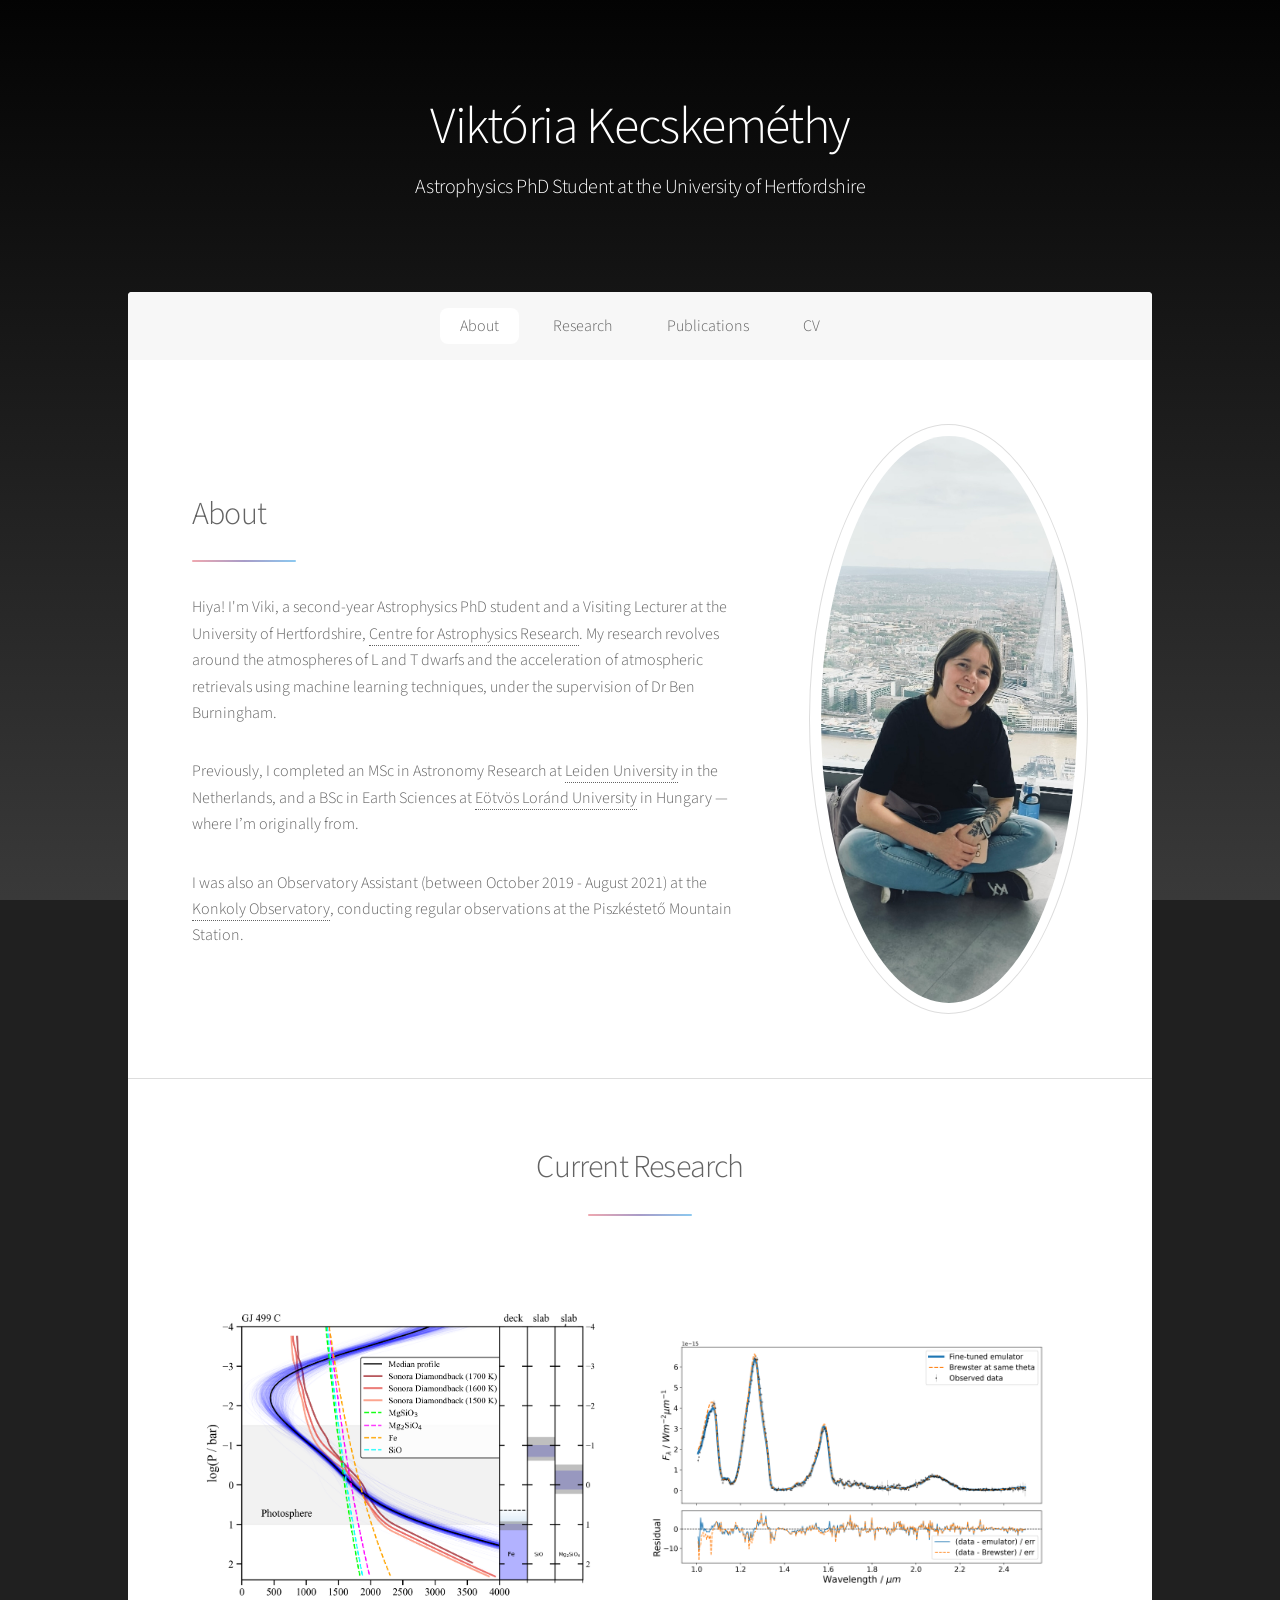
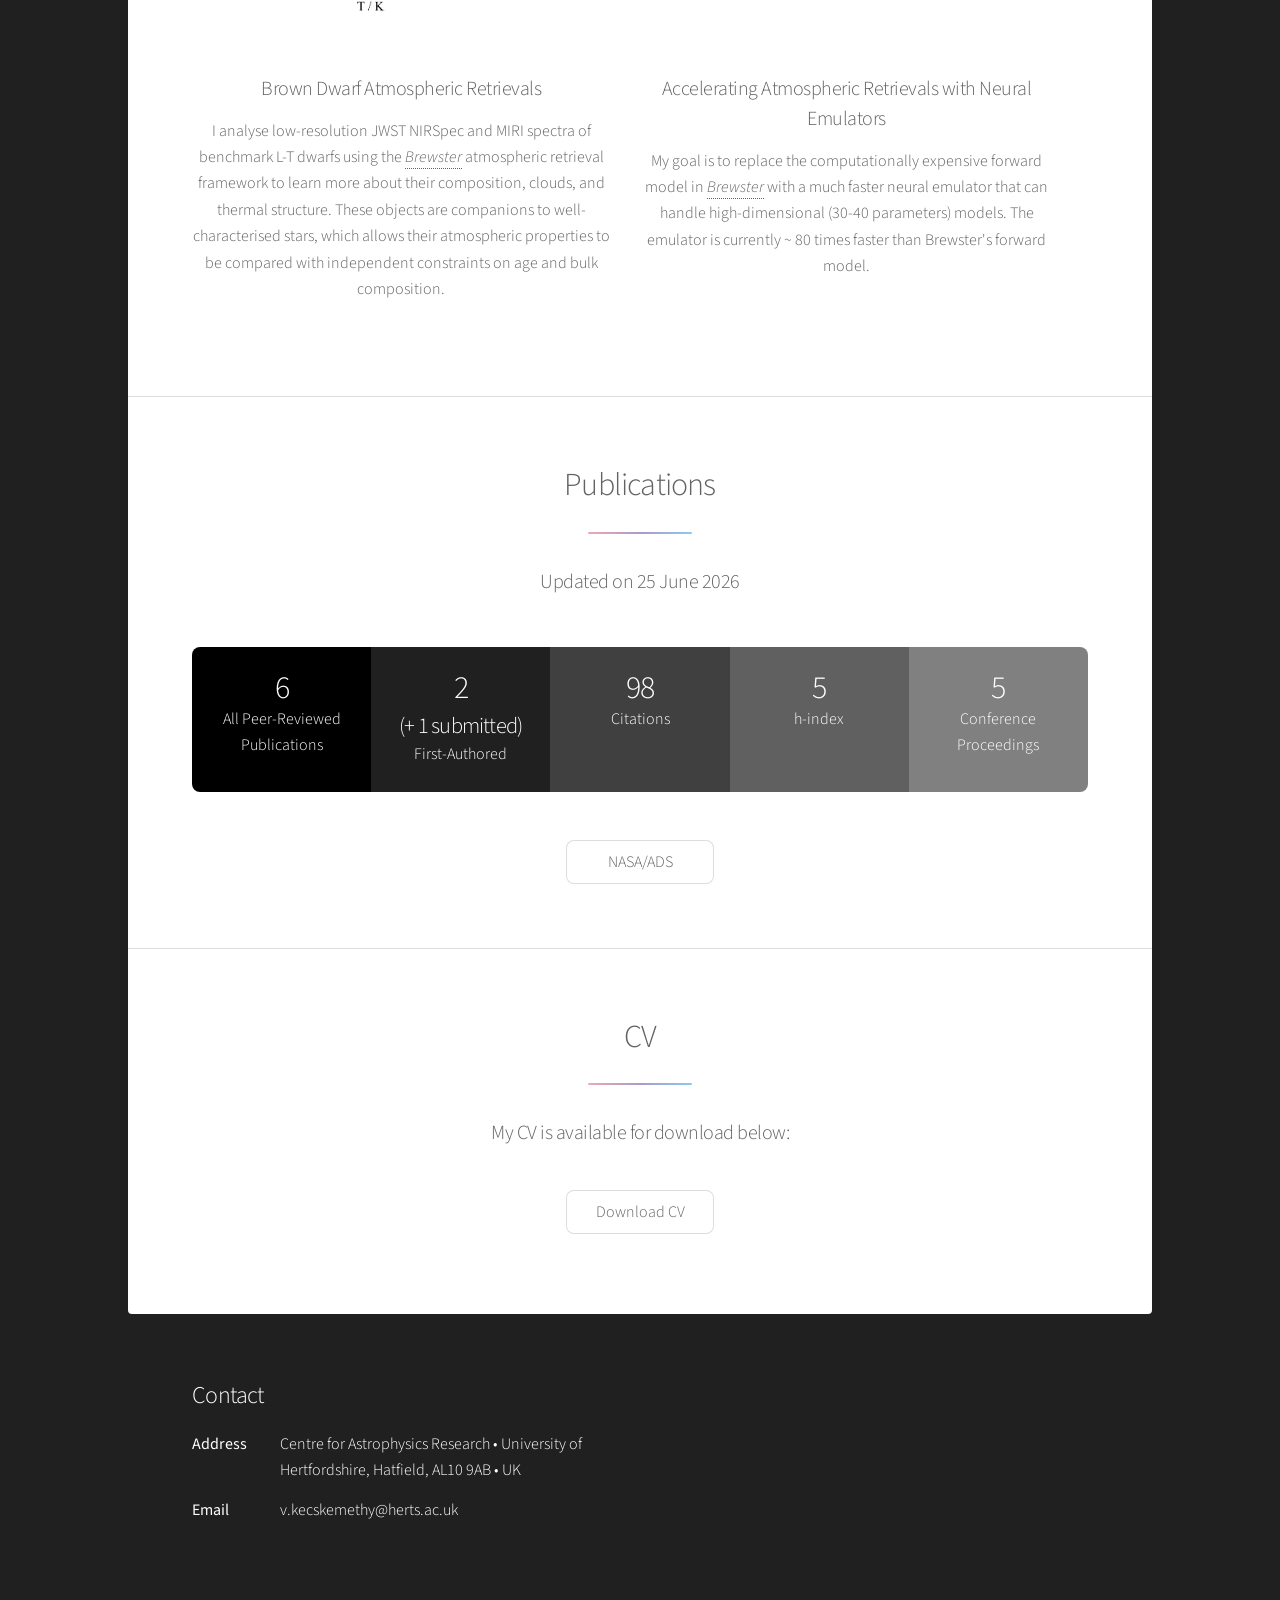
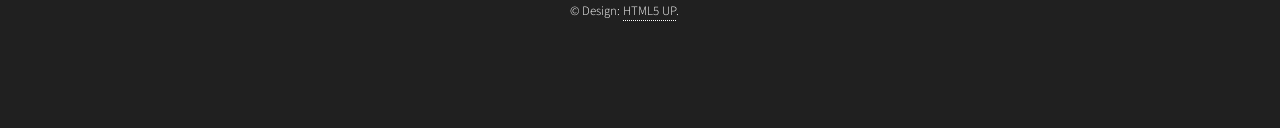
==== index.html @ 4bd7e5ac "GSC" ====
<!DOCTYPE HTML>
<!--
	Viktória Kecskeméthy 
	html5up.net | @ajlkn
	Free for personal and commercial use under the CCA 3.0 license (html5up.net/license)
-->
<html>
	<head>
		<meta name="google-site-verification" content="gUrcHKApGij_KNizCb7XZz_Hp7R6IqGPkAQir7-oYr4" />
		<title>Viktória Kecskeméthy</title>
		<meta charset="utf-8" />
		<meta name="viewport" content="width=device-width, initial-scale=1, user-scalable=no" />
		<link rel="stylesheet" href="assets/css/main.css" />
		<noscript><link rel="stylesheet" href="assets/css/noscript.css" /></noscript>
		
	</head>
	<body class="is-preload">

		<!-- Wrapper -->
			<div id="wrapper">

				<!-- Header -->
					<header id="header" class="alt">
					<!--	<span class="logo"><img src="images/logo.svg" alt="" /></span>   -->
						<h1>Viktória Kecskeméthy </h1>
						<p><span style="color: white;">Astrophysics PhD Student at the University of Hertfordshire</span><br />
						<!--built by <a href="https://twitter.com/ajlkn">@ajlkn</a> for <a href="https://html5up.net">HTML5 UP</a>.</p> -->
					</header>

				<!-- Nav -->
					<nav id="nav">
						<ul>
							<li><a href="#about" class="active">About</a></li>
							<li><a href="#research">Research</a></li>
							<li><a href="#pubs">Publications</a></li>
							<li><a href="#contact">CV</a></li>
						</ul>
					</nav>

				<!-- Main -->
					<div id="main">

						<!-- Introduction -->
							<section id="about" class="main">
								<div class="spotlight">
									<div class="content">
										<header class="major">
											<h2>About</h2>
										</header>
										<p> Hiya! I'm Viki, a second-year Astrophysics PhD student and a Visiting Lecturer at the University of Hertfordshire, <a href="https://www.herts.ac.uk/research/centres/car" target="_blank">Centre for Astrophysics Research</a>. My research revolves around the atmospheres of L and T dwarfs and the acceleration of atmospheric retrievals using machine learning techniques, under the supervision of Dr Ben Burningham.
 
										   <!--These brown dwarfs, observed with JWST NIRSpec and MIRI, are widely separated companions to FGK stars with well-characterised compositions—providing a unique opportunity to explore how silicate clouds shape their near- and mid-infrared spectra and to test cloud formation models. -->
										 </p>
										 
										 
										 <p> Previously, I completed an MSc in Astronomy Research at <a href="https://local.strw.leidenuniv.nl" target="_blank">Leiden University</a> in the Netherlands, and a BSc in Earth Sciences at <a href="https://www.elte.hu/en/" target="_blank">Eötvös Loránd University</a>  in Hungary — where I’m originally from.</p>
									

										<p> I was also an Observatory Assistant (between October 2019 - August 2021) at the <a href="https://konkoly.hu/en" target="_blank">Konkoly Observatory</a>, conducting regular observations at the Piszkéstető Mountain Station.</p>

										<!--
										<p> In my spare time, I play the piano. I'm a massive fan of the soundtracks of movies, TV shows, and video games, and I enjoy creating my own piano arrangements of these pieces! Some of my favourite composers are Nobuo Uematsu, Jeremy Soule, Paul Anthony Romero, and Hiroyuki Sawano. 
										</p> -->
									
									</div>
									<span class="image"><img src="images/me.jpg" alt="" /></span>
								</div>
							</section>

						<!-- Research section -->
							<section id="research" class="main special">
								<header class="major">
									<h2>Current Research</h2>
								</header>
								<ul class="features">
									<li>
										<img src="images/GJ499C_TP_profile_with_dia.png" alt="Brown Dwarf Atmospheric Retrievals (First PhD Project)" style="width: 400px; height: 400px; object-fit: contain; display: block; margin: 0 auto 10px auto;">
										<h3>Brown Dwarf Atmospheric Retrievals<br></h3>
										<p>I analyse low-resolution JWST NIRSpec and MIRI spectra of benchmark L-T dwarfs using the <a href="https://github.com/fwang23nh/brewster_v2/tree/master" target="_blank" rel="noopener noreferrer"><i>Brewster</i></a> atmospheric retrieval framework to learn more about their composition, clouds, and thermal structure. These objects are companions to well-characterised stars, which allows their atmospheric properties to be compared with independent constraints on age and bulk composition.</p>										
										<!--<br>I have submitted a publication presenting the first benchmark atmospheric retrieval analysis of two L dwarfs, SDSS J141659.78+500626.4 and GJ 499 C.-->
										<!--<ul class="actions">
											<li><a href="bd-retrievals.html" class="button small">Learn More</a></li>
										</ul>-->
									</li>
									<li>
										<img src="images/emu_fit.png" alt="Accelerating Atmospheric Retrievals with Neural Emulators" style="width: 400px; height: 400px; object-fit: contain; display: block; margin: 0 auto 10px auto;">
										<h3>Accelerating Atmospheric Retrievals with Neural Emulators</h3>
										<p>My goal is to replace the computationally expensive forward model in <a href="https://github.com/fwang23nh/brewster_v2/tree/master" target="_blank" rel="noopener noreferrer"><i>Brewster</i></a> with a much faster neural emulator that can handle high-dimensional (30-40 parameters) models. The emulator is currently ~ 80 times faster than Brewster's forward model.</p>
										<!--<ul class="actions">
											<li><a href="thermal-evolution.html" class="button small">Learn More</a></li>
										</ul>-->

									</li>									

								</ul>
								
							</section>
							
							

							
							

						<!-- Publication Section -->
							<section id="pubs" class="main special">
								<header class="major">
									<h2>Publications</h2>
									<p>Updated on 25 June 2026<br />
									</p>
								</header>
								<ul class="statistics">
									<li class="style1">
										
										<strong>6</strong> All Peer-Reviewed Publications
									</li>
									<li class="style2">
										
										<strong>2<br><span style="font-size: 0.7em;">(+ 1 submitted)</span></strong> First-Authored
									</li>
									<li class="style3">
										
										<strong>98</strong> Citations
									</li>
									<li class="style4">
										
										<strong>5</strong> h-index
									</li>
									<li class="style5">
										
										<strong>5</strong> Conference Proceedings
								</ul>
								<footer class="major">
									<ul class="actions special">
										<li><a href="https://ui.adsabs.harvard.edu/user/libraries/AVqTffh9QoWL-hgqQd2RXw" class="button">NASA/ADS</a></li>
									</ul>
								</footer>
							</section>

						<!-- Get Started -->
							<section id="contact" class="main special">
								<header class="major">
									<h2>CV</h2>
									<p>My CV is available for download below:</p>
									<a href="CV_Kecskemethy.pdf" class="button">Download CV</a>
								</header>
							</section> 

					</div>

				<!-- Footer -->
					<footer id="footer">
						<section>
							<h2>Contact</h2>
							<dl class="alt">
								<dt>Address</dt>
								<dd><span style="color: white;">Centre for Astrophysics Research &bull;  University of Hertfordshire, Hatfield, AL10 9AB &bull; UK</dd>
								<dt>Email</dt>
								<dd><span style="color: white;">v.kecskemethy@herts.ac.uk</a></dd>
							</dl>
							<!---
							<ul class="icons">
								<li><a href="#" class="icon brands fa-twitter alt"><span class="label">Twitter</span></a></li>
								<li><a href="#" class="icon brands fa-facebook-f alt"><span class="label">Facebook</span></a></li>
								<li><a href="#" class="icon brands fa-instagram alt"><span class="label">Instagram</span></a></li>
								<li><a href="#" class="icon brands fa-github alt"><span class="label">GitHub</span></a></li>
								<li><a href="#" class="icon brands fa-dribbble alt"><span class="label">Dribbble</span></a></li>
							</ul> -->
						</section>
						<p  class="copyright" style="color: white;">&copy; Design: <a href="https://html5up.net">HTML5 UP</a>.</p>
					</footer>

			</div>

		<!-- Scripts -->
			<script src="assets/js/jquery.min.js"></script>
			<script src="assets/js/jquery.scrollex.min.js"></script>
			<script src="assets/js/jquery.scrolly.min.js"></script>
			<script src="assets/js/browser.min.js"></script>
			<script src="assets/js/breakpoints.min.js"></script>
			<script src="assets/js/util.js"></script>
			<script src="assets/js/main.js"></script>

	</body>
</html>
---- assets/css/main.css ----
@import url(fontawesome-all.min.css);
@import 'https://fonts.googleapis.com/css?family=Source+Sans+Pro:300,400';

/*
	Stellar by HTML5 UP
	html5up.net | @ajlkn
	Free for personal and commercial use under the CCA 3.0 license (html5up.net/license)
*/

html, body, div, span, applet, object,
iframe, h1, h2, h3, h4, h5, h6, p, blockquote,
pre, a, abbr, acronym, address, big, cite,
code, del, dfn, em, img, ins, kbd, q, s, samp,
small, strike, strong, sub, sup, tt, var, b,
u, i, center, dl, dt, dd, ol, ul, li, fieldset,
form, label, legend, table, caption, tbody,
tfoot, thead, tr, th, td, article, aside,
canvas, details, embed, figure, figcaption,
footer, header, hgroup, menu, nav, output, ruby,
section, summary, time, mark, audio, video {
	margin: 0;
	padding: 0;
	border: 0;
	font-size: 100%;
	font: inherit;
	vertical-align: baseline;}

article, aside, details, figcaption, figure,
footer, header, hgroup, menu, nav, section {
	display: block;}

body {
	line-height: 1;
}

ol, ul {
	list-style: none;
}

blockquote, q {
	quotes: none;
}

	blockquote:before, blockquote:after, q:before, q:after {
		content: '';
		content: none;
	}


table {
	border-collapse: collapse;
	border-spacing: 0;
}

body {
	-webkit-text-size-adjust: none;
}

mark {
	background-color: transparent;
	color: inherit;
}

input::-moz-focus-inner {
	border: 0;
	padding: 0;
}

input, select, textarea {
	-moz-appearance: none;
	-webkit-appearance: none;
	-ms-appearance: none;
	appearance: none;
}

/* Basic */

	@-ms-viewport {
		width: device-width;
	}

	body {
		-ms-overflow-style: scrollbar;
	}

	@media screen and (max-width: 480px) {

		html, body {
			min-width: 320px;
		}

	}

	html {
		box-sizing: border-box;
	}

	*, *:before, *:after {
		box-sizing: inherit;
	}

	body {
		background-color: #606060;
		background-image: linear-gradient(180deg, rgba(0,0,0,0.9) 0%, rgba(60,60,60,0.9) 100%);
  		background-repeat: no-repeat;
  		background-attachment: fixed;  /*#optional: keeps background fixed on scroll */
		}

		body.is-preload *, body.is-preload *:before, body.is-preload *:after {
			-moz-animation: none !important;
			-webkit-animation: none !important;
			-ms-animation: none !important;
			animation: none !important;
			-moz-transition: none !important;
			-webkit-transition: none !important;
			-ms-transition: none !important;
			transition: none !important;
		}

/* Type */

	body {
		background-color: #202020;
		color: rgba(32, 32, 32, 0.65);
	}

	body, input, select, textarea {
		font-family: "Source Sans Pro", Helvetica, sans-serif;
		font-size: 17pt;
		font-weight: 300;
		line-height: 1.65;
	}

		@media screen and (max-width: 1680px) {

			body, input, select, textarea {
				font-size: 14pt;
			}

		}

		@media screen and (max-width: 1280px) {

			body, input, select, textarea {
				font-size: 12pt;
			}

		}

		@media screen and (max-width: 360px) {

			body, input, select, textarea {
				font-size: 11pt;
			}

		}

	a {
		-moz-transition: color 0.2s ease, border-bottom 0.2s ease;
		-webkit-transition: color 0.2s ease, border-bottom 0.2s ease;
		-ms-transition: color 0.2s ease, border-bottom 0.2s ease;
		transition: color 0.2s ease, border-bottom 0.2s ease;
		text-decoration: none;
		border-bottom: dotted 1px;
		color: inherit;
	}

		a:hover {
			border-bottom-color: transparent;
		}

	strong, b {
		font-weight: 400;
	}

	em, i {
		font-style: italic;
	}

	p {
		margin: 0 0 2em 0;
	}

		p.content {
			-moz-columns: 20em 2;
			-webkit-columns: 20em 2;
			-ms-columns: 20em 2;
			columns: 20em 2;
			-moz-column-gap: 2em;
			-webkit-column-gap: 2em;
			-ms-column-gap: 2em;
			column-gap: 2em;
			text-align: justify;
		}

	h1, h2, h3, h4, h5, h6 {
		font-weight: 300;
		line-height: 1.5;
		margin: 0 0 0.7em 0;
		letter-spacing: -0.025em;
	}

		h1 a, h2 a, h3 a, h4 a, h5 a, h6 a {
			color: inherit;
			text-decoration: none;
		}

	h1 {
		font-size: 2.5em;
		line-height: 1.2;
	}

	h2 {
		font-size: 1.5em;
	}

	h3 {
		font-size: 1.25em;
	}

	h4 {
		font-size: 1.1em;
	}

	h5 {
		font-size: 0.9em;
	}

	h6 {
		font-size: 0.7em;
	}

	@media screen and (max-width: 736px) {

		h1 {
			font-size: 2em;
		}

	}

	sub {
		font-size: 0.8em;
		position: relative;
		top: 0.5em;
	}

	sup {
		font-size: 0.8em;
		position: relative;
		top: -0.5em;
	}

	blockquote {
		border-left: solid 4px;
		font-style: italic;
		margin: 0 0 2em 0;
		padding: 0.5em 0 0.5em 2em;
	}

	code {
		border-radius: 8px;
		border: solid 1px;
		font-family: "Courier New", monospace;
		font-size: 0.9em;
		margin: 0 0.25em;
		padding: 0.25em 0.65em;
	}

	pre {
		-webkit-overflow-scrolling: touch;
		font-family: "Courier New", monospace;
		font-size: 0.9em;
		margin: 0 0 2em 0;
	}

		pre code {
			display: block;
			line-height: 1.75;
			padding: 1em 1.5em;
			overflow-x: auto;
		}

	hr {
		border: 0;
		border-bottom: solid 1px;
		margin: 2em 0;
	}

		hr.major {
			margin: 3em 0;
		}

	.align-left {
		text-align: left;
	}

	.align-center {
		text-align: center;
	}

	.align-right {
		text-align: right;
	}

	input, select, textarea {
		color: #ffffff;
	}

	a:hover {
		color: #ffffff;
	}

	strong, b {
		color: #ffffff;
	}

	h1, h2, h3, h4, h5, h6 {
		color: #ffffff;
	}

	blockquote {
		border-left-color: rgba(255, 255, 255, 0.35);
	}

	code {
		background: rgba(32, 32, 32, 0.075);
		border-color: rgba(255, 255, 255, 0.35);
	}

	hr {
		border-bottom-color: rgba(255, 255, 255, 0.35);
	}

/* Row */

	.row {
		display: flex;
		flex-wrap: wrap;
		box-sizing: border-box;
		align-items: stretch;
	}

		.row > * {
			box-sizing: border-box;
		}

		.row.gtr-uniform > * > :last-child {
			margin-bottom: 0;
		}

		.row.aln-left {
			justify-content: flex-start;
		}

		.row.aln-center {
			justify-content: center;
		}

		.row.aln-right {
			justify-content: flex-end;
		}

		.row.aln-top {
			align-items: flex-start;
		}

		.row.aln-middle {
			align-items: center;
		}

		.row.aln-bottom {
			align-items: flex-end;
		}

		.row > .imp {
			order: -1;
		}

		.row > .col-1 {
			width: 8.33333%;
		}

		.row > .off-1 {
			margin-left: 8.33333%;
		}

		.row > .col-2 {
			width: 16.66667%;
		}

		.row > .off-2 {
			margin-left: 16.66667%;
		}

		.row > .col-3 {
			width: 25%;
		}

		.row > .off-3 {
			margin-left: 25%;
		}

		.row > .col-4 {
			width: 33.33333%;
		}

		.row > .off-4 {
			margin-left: 33.33333%;
		}

		.row > .col-5 {
			width: 41.66667%;
		}

		.row > .off-5 {
			margin-left: 41.66667%;
		}

		.row > .col-6 {
			width: 50%;
		}

		.row > .off-6 {
			margin-left: 50%;
		}

		.row > .col-7 {
			width: 58.33333%;
		}

		.row > .off-7 {
			margin-left: 58.33333%;
		}

		.row > .col-8 {
			width: 66.66667%;
		}

		.row > .off-8 {
			margin-left: 66.66667%;
		}

		.row > .col-9 {
			width: 75%;
		}

		.row > .off-9 {
			margin-left: 75%;
		}

		.row > .col-10 {
			width: 83.33333%;
		}

		.row > .off-10 {
			margin-left: 83.33333%;
		}

		.row > .col-11 {
			width: 91.66667%;
		}

		.row > .off-11 {
			margin-left: 91.66667%;
		}

		.row > .col-12 {
			width: 100%;
		}

		.row > .off-12 {
			margin-left: 100%;
		}

		.row.gtr-0 {
			margin-top: 0;
			margin-left: 0em;
		}

			.row.gtr-0 > * {
				padding: 0 0 0 0em;
			}

			.row.gtr-0.gtr-uniform {
				margin-top: 0em;
			}

				.row.gtr-0.gtr-uniform > * {
					padding-top: 0em;
				}

		.row.gtr-25 {
			margin-top: 0;
			margin-left: -0.375em;
		}

			.row.gtr-25 > * {
				padding: 0 0 0 0.375em;
			}

			.row.gtr-25.gtr-uniform {
				margin-top: -0.375em;
			}

				.row.gtr-25.gtr-uniform > * {
					padding-top: 0.375em;
				}

		.row.gtr-50 {
			margin-top: 0;
			margin-left: -0.75em;
		}

			.row.gtr-50 > * {
				padding: 0 0 0 0.75em;
			}

			.row.gtr-50.gtr-uniform {
				margin-top: -0.75em;
			}

				.row.gtr-50.gtr-uniform > * {
					padding-top: 0.75em;
				}

		.row {
			margin-top: 0;
			margin-left: -1.5em;
		}

			.row > * {
				padding: 0 0 0 1.5em;
			}

			.row.gtr-uniform {
				margin-top: -1.5em;
			}

				.row.gtr-uniform > * {
					padding-top: 1.5em;
				}

		.row.gtr-150 {
			margin-top: 0;
			margin-left: -2.25em;
		}

			.row.gtr-150 > * {
				padding: 0 0 0 2.25em;
			}

			.row.gtr-150.gtr-uniform {
				margin-top: -2.25em;
			}

				.row.gtr-150.gtr-uniform > * {
					padding-top: 2.25em;
				}

		.row.gtr-200 {
			margin-top: 0;
			margin-left: -3em;
		}

			.row.gtr-200 > * {
				padding: 0 0 0 3em;
			}

			.row.gtr-200.gtr-uniform {
				margin-top: -3em;
			}

				.row.gtr-200.gtr-uniform > * {
					padding-top: 3em;
				}

		@media screen and (max-width: 1680px) {

			.row {
				display: flex;
				flex-wrap: wrap;
				box-sizing: border-box;
				align-items: stretch;
			}

				.row > * {
					box-sizing: border-box;
				}

				.row.gtr-uniform > * > :last-child {
					margin-bottom: 0;
				}

				.row.aln-left {
					justify-content: flex-start;
				}

				.row.aln-center {
					justify-content: center;
				}

				.row.aln-right {
					justify-content: flex-end;
				}

				.row.aln-top {
					align-items: flex-start;
				}

				.row.aln-middle {
					align-items: center;
				}

				.row.aln-bottom {
					align-items: flex-end;
				}

				.row > .imp-xlarge {
					order: -1;
				}

				.row > .col-1-xlarge {
					width: 8.33333%;
				}

				.row > .off-1-xlarge {
					margin-left: 8.33333%;
				}

				.row > .col-2-xlarge {
					width: 16.66667%;
				}

				.row > .off-2-xlarge {
					margin-left: 16.66667%;
				}

				.row > .col-3-xlarge {
					width: 25%;
				}

				.row > .off-3-xlarge {
					margin-left: 25%;
				}

				.row > .col-4-xlarge {
					width: 33.33333%;
				}

				.row > .off-4-xlarge {
					margin-left: 33.33333%;
				}

				.row > .col-5-xlarge {
					width: 41.66667%;
				}

				.row > .off-5-xlarge {
					margin-left: 41.66667%;
				}

				.row > .col-6-xlarge {
					width: 50%;
				}

				.row > .off-6-xlarge {
					margin-left: 50%;
				}

				.row > .col-7-xlarge {
					width: 58.33333%;
				}

				.row > .off-7-xlarge {
					margin-left: 58.33333%;
				}

				.row > .col-8-xlarge {
					width: 66.66667%;
				}

				.row > .off-8-xlarge {
					margin-left: 66.66667%;
				}

				.row > .col-9-xlarge {
					width: 75%;
				}

				.row > .off-9-xlarge {
					margin-left: 75%;
				}

				.row > .col-10-xlarge {
					width: 83.33333%;
				}

				.row > .off-10-xlarge {
					margin-left: 83.33333%;
				}

				.row > .col-11-xlarge {
					width: 91.66667%;
				}

				.row > .off-11-xlarge {
					margin-left: 91.66667%;
				}

				.row > .col-12-xlarge {
					width: 100%;
				}

				.row > .off-12-xlarge {
					margin-left: 100%;
				}

				.row.gtr-0 {
					margin-top: 0;
					margin-left: 0em;
				}

					.row.gtr-0 > * {
						padding: 0 0 0 0em;
					}

					.row.gtr-0.gtr-uniform {
						margin-top: 0em;
					}

						.row.gtr-0.gtr-uniform > * {
							padding-top: 0em;
						}

				.row.gtr-25 {
					margin-top: 0;
					margin-left: -0.375em;
				}

					.row.gtr-25 > * {
						padding: 0 0 0 0.375em;
					}

					.row.gtr-25.gtr-uniform {
						margin-top: -0.375em;
					}

						.row.gtr-25.gtr-uniform > * {
							padding-top: 0.375em;
						}

				.row.gtr-50 {
					margin-top: 0;
					margin-left: -0.75em;
				}

					.row.gtr-50 > * {
						padding: 0 0 0 0.75em;
					}

					.row.gtr-50.gtr-uniform {
						margin-top: -0.75em;
					}

						.row.gtr-50.gtr-uniform > * {
							padding-top: 0.75em;
						}

				.row {
					margin-top: 0;
					margin-left: -1.5em;
				}

					.row > * {
						padding: 0 0 0 1.5em;
					}

					.row.gtr-uniform {
						margin-top: -1.5em;
					}

						.row.gtr-uniform > * {
							padding-top: 1.5em;
						}

				.row.gtr-150 {
					margin-top: 0;
					margin-left: -2.25em;
				}

					.row.gtr-150 > * {
						padding: 0 0 0 2.25em;
					}

					.row.gtr-150.gtr-uniform {
						margin-top: -2.25em;
					}

						.row.gtr-150.gtr-uniform > * {
							padding-top: 2.25em;
						}

				.row.gtr-200 {
					margin-top: 0;
					margin-left: -3em;
				}

					.row.gtr-200 > * {
						padding: 0 0 0 3em;
					}

					.row.gtr-200.gtr-uniform {
						margin-top: -3em;
					}

						.row.gtr-200.gtr-uniform > * {
							padding-top: 3em;
						}

		}

		@media screen and (max-width: 1280px) {

			.row {
				display: flex;
				flex-wrap: wrap;
				box-sizing: border-box;
				align-items: stretch;
			}

				.row > * {
					box-sizing: border-box;
				}

				.row.gtr-uniform > * > :last-child {
					margin-bottom: 0;
				}

				.row.aln-left {
					justify-content: flex-start;
				}

				.row.aln-center {
					justify-content: center;
				}

				.row.aln-right {
					justify-content: flex-end;
				}

				.row.aln-top {
					align-items: flex-start;
				}

				.row.aln-middle {
					align-items: center;
				}

				.row.aln-bottom {
					align-items: flex-end;
				}

				.row > .imp-large {
					order: -1;
				}

				.row > .col-1-large {
					width: 8.33333%;
				}

				.row > .off-1-large {
					margin-left: 8.33333%;
				}

				.row > .col-2-large {
					width: 16.66667%;
				}

				.row > .off-2-large {
					margin-left: 16.66667%;
				}

				.row > .col-3-large {
					width: 25%;
				}

				.row > .off-3-large {
					margin-left: 25%;
				}

				.row > .col-4-large {
					width: 33.33333%;
				}

				.row > .off-4-large {
					margin-left: 33.33333%;
				}

				.row > .col-5-large {
					width: 41.66667%;
				}

				.row > .off-5-large {
					margin-left: 41.66667%;
				}

				.row > .col-6-large {
					width: 50%;
				}

				.row > .off-6-large {
					margin-left: 50%;
				}

				.row > .col-7-large {
					width: 58.33333%;
				}

				.row > .off-7-large {
					margin-left: 58.33333%;
				}

				.row > .col-8-large {
					width: 66.66667%;
				}

				.row > .off-8-large {
					margin-left: 66.66667%;
				}

				.row > .col-9-large {
					width: 75%;
				}

				.row > .off-9-large {
					margin-left: 75%;
				}

				.row > .col-10-large {
					width: 83.33333%;
				}

				.row > .off-10-large {
					margin-left: 83.33333%;
				}

				.row > .col-11-large {
					width: 91.66667%;
				}

				.row > .off-11-large {
					margin-left: 91.66667%;
				}

				.row > .col-12-large {
					width: 100%;
				}

				.row > .off-12-large {
					margin-left: 100%;
				}

				.row.gtr-0 {
					margin-top: 0;
					margin-left: 0em;
				}

					.row.gtr-0 > * {
						padding: 0 0 0 0em;
					}

					.row.gtr-0.gtr-uniform {
						margin-top: 0em;
					}

						.row.gtr-0.gtr-uniform > * {
							padding-top: 0em;
						}

				.row.gtr-25 {
					margin-top: 0;
					margin-left: -0.375em;
				}

					.row.gtr-25 > * {
						padding: 0 0 0 0.375em;
					}

					.row.gtr-25.gtr-uniform {
						margin-top: -0.375em;
					}

						.row.gtr-25.gtr-uniform > * {
							padding-top: 0.375em;
						}

				.row.gtr-50 {
					margin-top: 0;
					margin-left: -0.75em;
				}

					.row.gtr-50 > * {
						padding: 0 0 0 0.75em;
					}

					.row.gtr-50.gtr-uniform {
						margin-top: -0.75em;
					}

						.row.gtr-50.gtr-uniform > * {
							padding-top: 0.75em;
						}

				.row {
					margin-top: 0;
					margin-left: -1.5em;
				}

					.row > * {
						padding: 0 0 0 1.5em;
					}

					.row.gtr-uniform {
						margin-top: -1.5em;
					}

						.row.gtr-uniform > * {
							padding-top: 1.5em;
						}

				.row.gtr-150 {
					margin-top: 0;
					margin-left: -2.25em;
				}

					.row.gtr-150 > * {
						padding: 0 0 0 2.25em;
					}

					.row.gtr-150.gtr-uniform {
						margin-top: -2.25em;
					}

						.row.gtr-150.gtr-uniform > * {
							padding-top: 2.25em;
						}

				.row.gtr-200 {
					margin-top: 0;
					margin-left: -3em;
				}

					.row.gtr-200 > * {
						padding: 0 0 0 3em;
					}

					.row.gtr-200.gtr-uniform {
						margin-top: -3em;
					}

						.row.gtr-200.gtr-uniform > * {
							padding-top: 3em;
						}

		}

		@media screen and (max-width: 980px) {

			.row {
				display: flex;
				flex-wrap: wrap;
				box-sizing: border-box;
				align-items: stretch;
			}

				.row > * {
					box-sizing: border-box;
				}

				.row.gtr-uniform > * > :last-child {
					margin-bottom: 0;
				}

				.row.aln-left {
					justify-content: flex-start;
				}

				.row.aln-center {
					justify-content: center;
				}

				.row.aln-right {
					justify-content: flex-end;
				}

				.row.aln-top {
					align-items: flex-start;
				}

				.row.aln-middle {
					align-items: center;
				}

				.row.aln-bottom {
					align-items: flex-end;
				}

				.row > .imp-medium {
					order: -1;
				}

				.row > .col-1-medium {
					width: 8.33333%;
				}

				.row > .off-1-medium {
					margin-left: 8.33333%;
				}

				.row > .col-2-medium {
					width: 16.66667%;
				}

				.row > .off-2-medium {
					margin-left: 16.66667%;
				}

				.row > .col-3-medium {
					width: 25%;
				}

				.row > .off-3-medium {
					margin-left: 25%;
				}

				.row > .col-4-medium {
					width: 33.33333%;
				}

				.row > .off-4-medium {
					margin-left: 33.33333%;
				}

				.row > .col-5-medium {
					width: 41.66667%;
				}

				.row > .off-5-medium {
					margin-left: 41.66667%;
				}

				.row > .col-6-medium {
					width: 50%;
				}

				.row > .off-6-medium {
					margin-left: 50%;
				}

				.row > .col-7-medium {
					width: 58.33333%;
				}

				.row > .off-7-medium {
					margin-left: 58.33333%;
				}

				.row > .col-8-medium {
					width: 66.66667%;
				}

				.row > .off-8-medium {
					margin-left: 66.66667%;
				}

				.row > .col-9-medium {
					width: 75%;
				}

				.row > .off-9-medium {
					margin-left: 75%;
				}

				.row > .col-10-medium {
					width: 83.33333%;
				}

				.row > .off-10-medium {
					margin-left: 83.33333%;
				}

				.row > .col-11-medium {
					width: 91.66667%;
				}

				.row > .off-11-medium {
					margin-left: 91.66667%;
				}

				.row > .col-12-medium {
					width: 100%;
				}

				.row > .off-12-medium {
					margin-left: 100%;
				}

				.row.gtr-0 {
					margin-top: 0;
					margin-left: 0em;
				}

					.row.gtr-0 > * {
						padding: 0 0 0 0em;
					}

					.row.gtr-0.gtr-uniform {
						margin-top: 0em;
					}

						.row.gtr-0.gtr-uniform > * {
							padding-top: 0em;
						}

				.row.gtr-25 {
					margin-top: 0;
					margin-left: -0.375em;
				}

					.row.gtr-25 > * {
						padding: 0 0 0 0.375em;
					}

					.row.gtr-25.gtr-uniform {
						margin-top: -0.375em;
					}

						.row.gtr-25.gtr-uniform > * {
							padding-top: 0.375em;
						}

				.row.gtr-50 {
					margin-top: 0;
					margin-left: -0.75em;
				}

					.row.gtr-50 > * {
						padding: 0 0 0 0.75em;
					}

					.row.gtr-50.gtr-uniform {
						margin-top: -0.75em;
					}

						.row.gtr-50.gtr-uniform > * {
							padding-top: 0.75em;
						}

				.row {
					margin-top: 0;
					margin-left: -1.5em;
				}

					.row > * {
						padding: 0 0 0 1.5em;
					}

					.row.gtr-uniform {
						margin-top: -1.5em;
					}

						.row.gtr-uniform > * {
							padding-top: 1.5em;
						}

				.row.gtr-150 {
					margin-top: 0;
					margin-left: -2.25em;
				}

					.row.gtr-150 > * {
						padding: 0 0 0 2.25em;
					}

					.row.gtr-150.gtr-uniform {
						margin-top: -2.25em;
					}

						.row.gtr-150.gtr-uniform > * {
							padding-top: 2.25em;
						}

				.row.gtr-200 {
					margin-top: 0;
					margin-left: -3em;
				}

					.row.gtr-200 > * {
						padding: 0 0 0 3em;
					}

					.row.gtr-200.gtr-uniform {
						margin-top: -3em;
					}

						.row.gtr-200.gtr-uniform > * {
							padding-top: 3em;
						}

		}

		@media screen and (max-width: 736px) {

			.row {
				display: flex;
				flex-wrap: wrap;
				box-sizing: border-box;
				align-items: stretch;
			}

				.row > * {
					box-sizing: border-box;
				}

				.row.gtr-uniform > * > :last-child {
					margin-bottom: 0;
				}

				.row.aln-left {
					justify-content: flex-start;
				}

				.row.aln-center {
					justify-content: center;
				}

				.row.aln-right {
					justify-content: flex-end;
				}

				.row.aln-top {
					align-items: flex-start;
				}

				.row.aln-middle {
					align-items: center;
				}

				.row.aln-bottom {
					align-items: flex-end;
				}

				.row > .imp-small {
					order: -1;
				}

				.row > .col-1-small {
					width: 8.33333%;
				}

				.row > .off-1-small {
					margin-left: 8.33333%;
				}

				.row > .col-2-small {
					width: 16.66667%;
				}

				.row > .off-2-small {
					margin-left: 16.66667%;
				}

				.row > .col-3-small {
					width: 25%;
				}

				.row > .off-3-small {
					margin-left: 25%;
				}

				.row > .col-4-small {
					width: 33.33333%;
				}

				.row > .off-4-small {
					margin-left: 33.33333%;
				}

				.row > .col-5-small {
					width: 41.66667%;
				}

				.row > .off-5-small {
					margin-left: 41.66667%;
				}

				.row > .col-6-small {
					width: 50%;
				}

				.row > .off-6-small {
					margin-left: 50%;
				}

				.row > .col-7-small {
					width: 58.33333%;
				}

				.row > .off-7-small {
					margin-left: 58.33333%;
				}

				.row > .col-8-small {
					width: 66.66667%;
				}

				.row > .off-8-small {
					margin-left: 66.66667%;
				}

				.row > .col-9-small {
					width: 75%;
				}

				.row > .off-9-small {
					margin-left: 75%;
				}

				.row > .col-10-small {
					width: 83.33333%;
				}

				.row > .off-10-small {
					margin-left: 83.33333%;
				}

				.row > .col-11-small {
					width: 91.66667%;
				}

				.row > .off-11-small {
					margin-left: 91.66667%;
				}

				.row > .col-12-small {
					width: 100%;
				}

				.row > .off-12-small {
					margin-left: 100%;
				}

				.row.gtr-0 {
					margin-top: 0;
					margin-left: 0em;
				}

					.row.gtr-0 > * {
						padding: 0 0 0 0em;
					}

					.row.gtr-0.gtr-uniform {
						margin-top: 0em;
					}

						.row.gtr-0.gtr-uniform > * {
							padding-top: 0em;
						}

				.row.gtr-25 {
					margin-top: 0;
					margin-left: -0.25em;
				}

					.row.gtr-25 > * {
						padding: 0 0 0 0.25em;
					}

					.row.gtr-25.gtr-uniform {
						margin-top: -0.25em;
					}

						.row.gtr-25.gtr-uniform > * {
							padding-top: 0.25em;
						}

				.row.gtr-50 {
					margin-top: 0;
					margin-left: -0.5em;
				}

					.row.gtr-50 > * {
						padding: 0 0 0 0.5em;
					}

					.row.gtr-50.gtr-uniform {
						margin-top: -0.5em;
					}

						.row.gtr-50.gtr-uniform > * {
							padding-top: 0.5em;
						}

				.row {
					margin-top: 0;
					margin-left: -1em;
				}

					.row > * {
						padding: 0 0 0 1em;
					}

					.row.gtr-uniform {
						margin-top: -1em;
					}

						.row.gtr-uniform > * {
							padding-top: 1em;
						}

				.row.gtr-150 {
					margin-top: 0;
					margin-left: -1.5em;
				}

					.row.gtr-150 > * {
						padding: 0 0 0 1.5em;
					}

					.row.gtr-150.gtr-uniform {
						margin-top: -1.5em;
					}

						.row.gtr-150.gtr-uniform > * {
							padding-top: 1.5em;
						}

				.row.gtr-200 {
					margin-top: 0;
					margin-left: -2em;
				}

					.row.gtr-200 > * {
						padding: 0 0 0 2em;
					}

					.row.gtr-200.gtr-uniform {
						margin-top: -2em;
					}

						.row.gtr-200.gtr-uniform > * {
							padding-top: 2em;
						}

		}

		@media screen and (max-width: 480px) {

			.row {
				display: flex;
				flex-wrap: wrap;
				box-sizing: border-box;
				align-items: stretch;
			}

				.row > * {
					box-sizing: border-box;
				}

				.row.gtr-uniform > * > :last-child {
					margin-bottom: 0;
				}

				.row.aln-left {
					justify-content: flex-start;
				}

				.row.aln-center {
					justify-content: center;
				}

				.row.aln-right {
					justify-content: flex-end;
				}

				.row.aln-top {
					align-items: flex-start;
				}

				.row.aln-middle {
					align-items: center;
				}

				.row.aln-bottom {
					align-items: flex-end;
				}

				.row > .imp-xsmall {
					order: -1;
				}

				.row > .col-1-xsmall {
					width: 8.33333%;
				}

				.row > .off-1-xsmall {
					margin-left: 8.33333%;
				}

				.row > .col-2-xsmall {
					width: 16.66667%;
				}

				.row > .off-2-xsmall {
					margin-left: 16.66667%;
				}

				.row > .col-3-xsmall {
					width: 25%;
				}

				.row > .off-3-xsmall {
					margin-left: 25%;
				}

				.row > .col-4-xsmall {
					width: 33.33333%;
				}

				.row > .off-4-xsmall {
					margin-left: 33.33333%;
				}

				.row > .col-5-xsmall {
					width: 41.66667%;
				}

				.row > .off-5-xsmall {
					margin-left: 41.66667%;
				}

				.row > .col-6-xsmall {
					width: 50%;
				}

				.row > .off-6-xsmall {
					margin-left: 50%;
				}

				.row > .col-7-xsmall {
					width: 58.33333%;
				}

				.row > .off-7-xsmall {
					margin-left: 58.33333%;
				}

				.row > .col-8-xsmall {
					width: 66.66667%;
				}

				.row > .off-8-xsmall {
					margin-left: 66.66667%;
				}

				.row > .col-9-xsmall {
					width: 75%;
				}

				.row > .off-9-xsmall {
					margin-left: 75%;
				}

				.row > .col-10-xsmall {
					width: 83.33333%;
				}

				.row > .off-10-xsmall {
					margin-left: 83.33333%;
				}

				.row > .col-11-xsmall {
					width: 91.66667%;
				}

				.row > .off-11-xsmall {
					margin-left: 91.66667%;
				}

				.row > .col-12-xsmall {
					width: 100%;
				}

				.row > .off-12-xsmall {
					margin-left: 100%;
				}

				.row.gtr-0 {
					margin-top: 0;
					margin-left: 0em;
				}

					.row.gtr-0 > * {
						padding: 0 0 0 0em;
					}

					.row.gtr-0.gtr-uniform {
						margin-top: 0em;
					}

						.row.gtr-0.gtr-uniform > * {
							padding-top: 0em;
						}

				.row.gtr-25 {
					margin-top: 0;
					margin-left: -0.3125em;
				}

					.row.gtr-25 > * {
						padding: 0 0 0 0.3125em;
					}

					.row.gtr-25.gtr-uniform {
						margin-top: -0.3125em;
					}

						.row.gtr-25.gtr-uniform > * {
							padding-top: 0.3125em;
						}

				.row.gtr-50 {
					margin-top: 0;
					margin-left: -0.625em;
				}

					.row.gtr-50 > * {
						padding: 0 0 0 0.625em;
					}

					.row.gtr-50.gtr-uniform {
						margin-top: -0.625em;
					}

						.row.gtr-50.gtr-uniform > * {
							padding-top: 0.625em;
						}

				.row {
					margin-top: 0;
					margin-left: -1.25em;
				}

					.row > * {
						padding: 0 0 0 1.25em;
					}

					.row.gtr-uniform {
						margin-top: -1.25em;
					}

						.row.gtr-uniform > * {
							padding-top: 1.25em;
						}

				.row.gtr-150 {
					margin-top: 0;
					margin-left: -1.875em;
				}

					.row.gtr-150 > * {
						padding: 0 0 0 1.875em;
					}

					.row.gtr-150.gtr-uniform {
						margin-top: -1.875em;
					}

						.row.gtr-150.gtr-uniform > * {
							padding-top: 1.875em;
						}

				.row.gtr-200 {
					margin-top: 0;
					margin-left: -2.5em;
				}

					.row.gtr-200 > * {
						padding: 0 0 0 2.5em;
					}

					.row.gtr-200.gtr-uniform {
						margin-top: -2.5em;
					}

						.row.gtr-200.gtr-uniform > * {
							padding-top: 2.5em;
						}

		}

/* Box */

	.box {
		border-radius: 8px;
		border: solid;
		margin-bottom: 2em;
		padding: 1.5em;
	}

		.box > :last-child,
		.box > :last-child > :last-child,
		.box > :last-child > :last-child > :last-child {
			margin-bottom: 0;
		}

		.box.alt {
			border: 0;
			border-radius: 0;
			padding: 0;
		}

	.box {
		border-color: rgba(255, 255, 255, 0.35);
	}

/* Button */

	input[type="submit"],
	input[type="reset"],
	input[type="button"],
	button,
	.button {
		-moz-appearance: none;
		-webkit-appearance: none;
		-ms-appearance: none;
		appearance: none;
		-moz-transition: background-color 0.2s ease-in-out, color 0.2s ease-in-out;
		-webkit-transition: background-color 0.2s ease-in-out, color 0.2s ease-in-out;
		-ms-transition: background-color 0.2s ease-in-out, color 0.2s ease-in-out;
		transition: background-color 0.2s ease-in-out, color 0.2s ease-in-out;
		border-radius: 8px;
		border: 0;
		cursor: pointer;
		display: inline-block;
		font-weight: 300;
		height: 2.75em;
		line-height: 2.75em;
		min-width: 9.25em;
		padding: 0 1.5em;
		text-align: center;
		text-decoration: none;
		white-space: nowrap;
	}

		input[type="submit"].icon,
		input[type="reset"].icon,
		input[type="button"].icon,
		button.icon,
		.button.icon {
			padding-left: 1.35em;
		}

			input[type="submit"].icon:before,
			input[type="reset"].icon:before,
			input[type="button"].icon:before,
			button.icon:before,
			.button.icon:before {
				margin-right: 0.5em;
			}

		input[type="submit"].fit,
		input[type="reset"].fit,
		input[type="button"].fit,
		button.fit,
		.button.fit {
			width: 100%;
		}

		input[type="submit"].small,
		input[type="reset"].small,
		input[type="button"].small,
		button.small,
		.button.small {
			font-size: 0.8em;
		}

		input[type="submit"].large,
		input[type="reset"].large,
		input[type="button"].large,
		button.large,
		.button.large {
			font-size: 1.35em;
		}

		input[type="submit"].disabled, input[type="submit"]:disabled,
		input[type="reset"].disabled,
		input[type="reset"]:disabled,
		input[type="button"].disabled,
		input[type="button"]:disabled,
		button.disabled,
		button:disabled,
		.button.disabled,
		.button:disabled {
			pointer-events: none;
			opacity: 0.25;
		}

		@media screen and (max-width: 736px) {

			input[type="submit"],
			input[type="reset"],
			input[type="button"],
			button,
			.button {
				min-width: 0;
			}

		}

	input[type="submit"],
	input[type="reset"],
	input[type="button"],
	button,
	.button {
		background-color: transparent;
		box-shadow: inset 0 0 0 1px rgba(32, 32, 32, 0.35);
		color: #202020 !important;
	}

		input[type="submit"]:hover,
		input[type="reset"]:hover,
		input[type="button"]:hover,
		button:hover,
		.button:hover {
			background-color: rgba(255, 255, 255, 0.075);
		}

		input[type="submit"]:active,
		input[type="reset"]:active,
		input[type="button"]:active,
		button:active,
		.button:active {
			background-color: rgba(255, 255, 255, 0.2);
		}

		input[type="submit"].icon:before,
		input[type="reset"].icon:before,
		input[type="button"].icon:before,
		button.icon:before,
		.button.icon:before {
			color: rgba(255, 255, 255, 0.5);
		}

		input[type="submit"].primary,
		input[type="reset"].primary,
		input[type="button"].primary,
		button.primary,
		.button.primary {
			background-color: #8cc9f0;
			color: #ffffff !important;
			box-shadow: none;
		}

			input[type="submit"].primary:hover,
			input[type="reset"].primary:hover,
			input[type="button"].primary:hover,
			button.primary:hover,
			.button.primary:hover {
				background-color: #9acff2;
			}

			input[type="submit"].primary:active,
			input[type="reset"].primary:active,
			input[type="button"].primary:active,
			button.primary:active,
			.button.primary:active {
				background-color: #7ec3ee;
			}

			input[type="submit"].primary.icon:before,
			input[type="reset"].primary.icon:before,
			input[type="button"].primary.icon:before,
			button.primary.icon:before,
			.button.primary.icon:before {
				color: #ffffff !important;
			}

/* Form */

	form {
		margin: 0 0 2em 0;
	}

	label {
		display: block;
		font-size: 0.9em;
		font-weight: 400;
		margin: 0 0 1em 0;
	}

	input[type="text"],
	input[type="password"],
	input[type="email"],
	select,
	textarea {
		-moz-appearance: none;
		-webkit-appearance: none;
		-ms-appearance: none;
		appearance: none;
		border-radius: 8px;
		border: solid 1px;
		color: inherit;
		display: block;
		outline: 0;
		padding: 0 1em;
		text-decoration: none;
		width: 100%;
	}

		input[type="text"]:invalid,
		input[type="password"]:invalid,
		input[type="email"]:invalid,
		select:invalid,
		textarea:invalid {
			box-shadow: none;
		}

	select {
		background-size: 1.25rem;
		background-repeat: no-repeat;
		background-position: calc(100% - 1rem) center;
		height: 2.75em;
		padding-right: 2.75em;
		text-overflow: ellipsis;
	}

		select:focus::-ms-value {
			background-color: transparent;
		}

		select::-ms-expand {
			display: none;
		}

	input[type="text"],
	input[type="password"],
	input[type="email"],
	select {
		height: 2.75em;
	}

	textarea {
		padding: 0.75em 1em;
	}

	input[type="checkbox"],
	input[type="radio"] {
		-moz-appearance: none;
		-webkit-appearance: none;
		-ms-appearance: none;
		appearance: none;
		display: block;
		float: left;
		margin-right: -2em;
		opacity: 0;
		width: 1em;
		z-index: -1;
	}

		input[type="checkbox"] + label,
		input[type="radio"] + label {
			text-decoration: none;
			cursor: pointer;
			display: inline-block;
			font-size: 1em;
			font-weight: 300;
			padding-left: 2.4em;
			padding-right: 0.75em;
			position: relative;
		}

			input[type="checkbox"] + label:before,
			input[type="radio"] + label:before {
				-moz-osx-font-smoothing: grayscale;
				-webkit-font-smoothing: antialiased;
				display: inline-block;
				font-style: normal;
				font-variant: normal;
				text-rendering: auto;
				line-height: 1;
				text-transform: none !important;
				font-family: 'Font Awesome 5 Free';
				font-weight: 900;
			}

			input[type="checkbox"] + label:before,
			input[type="radio"] + label:before {
				border-radius: 8px;
				border: solid 1px;
				content: '';
				display: inline-block;
				font-size: 0.8em;
				height: 2.0625em;
				left: 0;
				line-height: 2.0625em;
				position: absolute;
				text-align: center;
				top: 0;
				width: 2.0625em;
			}

		input[type="checkbox"]:checked + label:before,
		input[type="radio"]:checked + label:before {
			content: '\f00c';
		}

	input[type="checkbox"] + label:before {
		border-radius: 8px;
	}

	input[type="radio"] + label:before {
		border-radius: 100%;
	}

	::-webkit-input-placeholder {
		opacity: 1.0;
	}

	:-moz-placeholder {
		opacity: 1.0;
	}

	::-moz-placeholder {
		opacity: 1.0;
	}

	:-ms-input-placeholder {
		opacity: 1.0;
	}

	label {
		color: #ffffff;
	}

	input[type="text"],
	input[type="password"],
	input[type="email"],
	select,
	textarea {
		background-color: rgba(255, 255, 255, 0.075);
		border-color: rgba(255, 255, 255, 0.35);
	}

		input[type="text"]:focus,
		input[type="password"]:focus,
		input[type="email"]:focus,
		select:focus,
		textarea:focus {
			border-color: #8cc9f0;
			box-shadow: 0 0 0 1px #8cc9f0;
		}

	select {
		background-image: url("data:image/svg+xml;charset=utf8,%3Csvg xmlns='http://www.w3.org/2000/svg' width='40' height='40' preserveAspectRatio='none' viewBox='0 0 40 40'%3E%3Cpath d='M9.4,12.3l10.4,10.4l10.4-10.4c0.2-0.2,0.5-0.4,0.9-0.4c0.3,0,0.6,0.1,0.9,0.4l3.3,3.3c0.2,0.2,0.4,0.5,0.4,0.9 c0,0.4-0.1,0.6-0.4,0.9L20.7,31.9c-0.2,0.2-0.5,0.4-0.9,0.4c-0.3,0-0.6-0.1-0.9-0.4L4.3,17.3c-0.2-0.2-0.4-0.5-0.4-0.9 c0-0.4,0.1-0.6,0.4-0.9l3.3-3.3c0.2-0.2,0.5-0.4,0.9-0.4S9.1,12.1,9.4,12.3z' fill='rgba(255, 255, 255, 0.35)' /%3E%3C/svg%3E");
	}

		select option {
			color: #ffffff;
			background: #935d8c;
		}

	input[type="checkbox"] + label,
	input[type="radio"] + label {
		color: rgba(255, 255, 255, 0.65);
	}

		input[type="checkbox"] + label:before,
		input[type="radio"] + label:before {
			background: rgba(255, 255, 255, 0.075);
			border-color: rgba(255, 255, 255, 0.35);
		}

	input[type="checkbox"]:checked + label:before,
	input[type="radio"]:checked + label:before {
		background-color: #ffffff;
		border-color: #ffffff;
		color: #935d8c;
	}

	input[type="checkbox"]:focus + label:before,
	input[type="radio"]:focus + label:before {
		border-color: #8cc9f0;
		box-shadow: 0 0 0 1px #8cc9f0;
	}

	::-webkit-input-placeholder {
		color: rgba(255, 255, 255, 0.5) !important;
	}

	:-moz-placeholder {
		color: rgba(255, 255, 255, 0.5) !important;
	}

	::-moz-placeholder {
		color: rgba(255, 255, 255, 0.5) !important;
	}

	:-ms-input-placeholder {
		color: rgba(255, 255, 255, 0.5) !important;
	}

	.formerize-placeholder {
		color: rgba(255, 255, 255, 0.5) !important;
	}

/* Icon */

	.icon {
		text-decoration: none;
		-moz-transition: background-color 0.2s ease-in-out, color 0.2s ease-in-out;
		-webkit-transition: background-color 0.2s ease-in-out, color 0.2s ease-in-out;
		-ms-transition: background-color 0.2s ease-in-out, color 0.2s ease-in-out;
		transition: background-color 0.2s ease-in-out, color 0.2s ease-in-out;
		border-bottom: none;
		position: relative;
	}

		.icon:before {
			-moz-osx-font-smoothing: grayscale;
			-webkit-font-smoothing: antialiased;
			display: inline-block;
			font-style: normal;
			font-variant: normal;
			text-rendering: auto;
			line-height: 1;
			text-transform: none !important;
			font-family: 'Font Awesome 5 Free';
			font-weight: 400;
		}

		.icon > .label {
			display: none;
		}

		.icon:before {
			line-height: solid;
		}

		.icon.solid:before {
			font-weight: 900;
		}

		.icon.brands:before {
			font-family: 'Font Awesome 5 Brands';
		}

		.icon.major {
			border: solid 1px;
			display: inline-block;
			border-radius: 100%;
			padding: 0.65em;
			margin: 0 0 2em 0;
			cursor: default;
		}

			.icon.major:before {
				display: inline-block;
				font-size: 6.25rem;
				width: 2.25em;
				height: 2.25em;
				line-height: 2.2em;
				border-radius: 100%;
				border: solid 1px;
				text-align: center;
			}

		.icon.alt {
			display: inline-block;
			border: solid 1px;
			border-radius: 100%;
		}

			.icon.alt:before {
				display: block;
				font-size: 1.25em;
				width: 2em;
				height: 2em;
				text-align: center;
				line-height: 2em;
			}

		.icon.style1 {
			color: #000000;
		}

		.icon.style2 {
			color: #202020;
		}

		.icon.style3 {
			color: #404040;
		}

		.icon.style4 {
			color: #606060;
		}

		.icon.style5 {
			color: #808080;
		}

		@media screen and (max-width: 1680px) {

			.icon.major:before {
				font-size: 5.5rem;
			}

		}

		@media screen and (max-width: 1280px) {

			.icon.major:before {
				font-size: 4.75rem;
			}

		}

		@media screen and (max-width: 736px) {

			.icon.major {
				margin: 0 0 1.5em 0;
				padding: 0.35em;
			}

				.icon.major:before {
					font-size: 3.5rem;
				}

		}

	.icon.major {
		border-color: rgba(255, 255, 255, 0.35);
	}

		.icon.major:before {
			border-color: rgba(255, 255, 255, 0.35);
		}

	.icon.alt {
		border-color: rgba(255, 255, 255, 0.35);
		color: #ffffff;
	}

		.icon.alt:hover {
			background-color: rgba(255, 255, 255, 0.075);
		}

		.icon.alt:active {
			background-color: rgba(255, 255, 255, 0.2);
		}

/* Image */

	.image {
		border-radius: 8px;
		border: 0;
		display: inline-block;
		position: relative;
	}

		.image img {
			border-radius: 8px;
			display: block;
		}

		.image.left, .image.right {
			max-width: 40%;
		}

			.image.left img, .image.right img {
				width: 100%;
			}

		.image.left {
			float: left;
			margin: 0 1.5em 1em 0;
			top: 0.25em;
		}

		.image.right {
			float: right;
			margin: 0 0 1em 1.5em;
			top: 0.25em;
		}

		.image.fit {
			display: block;
			margin: 0 0 2em 0;
			width: 100%;
		}

			.image.fit img {
				width: 100%;
			}

		.image.main {
			display: block;
			margin: 0 0 3em 0;
			width: 100%;
		}

			.image.main img {
				width: 100%;
			}

/* List */

	ol {
		list-style: decimal;
		margin: 0 0 2em 0;
		padding-left: 1.25em;
	}

		ol li {
			padding-left: 0.25em;
		}

	ul {
		list-style: disc;
		margin: 0 0 2em 0;
		padding-left: 1em;
	}

		ul li {
			padding-left: 0.5em;
		}

		ul.alt {
			list-style: none;
			padding-left: 0;
		}

			ul.alt li {
				border-top: solid 1px;
				padding: 0.5em 0;
			}

				ul.alt li:first-child {
					border-top: 0;
					padding-top: 0;
				}

	dl {
		margin: 0 0 2em 0;
	}

		dl dt {
			display: block;
			font-weight: 400;
			margin: 0 0 1em 0;
		}

		dl dd {
			margin-left: 2em;
		}

		dl.alt dt {
			display: block;
			width: 3em;
			margin: 0;
			clear: left;
			float: left;
		}

		dl.alt dd {
			margin: 0 0 0.85em 5.5em;
		}

		dl.alt:after {
			content: '';
			display: block;
			clear: both;
		}

	ul.alt li {
		border-top-color: rgba(255, 255, 255, 0.35);
	}

	dl dt {
		color: #ffffff;
	}

/* Actions */

	ul.actions {
		display: -moz-flex;
		display: -webkit-flex;
		display: -ms-flex;
		display: flex;
		cursor: default;
		list-style: none;
		margin-left: -1em;
		padding-left: 0;
	}

		ul.actions li {
			padding: 0 0 0 1em;
			vertical-align: middle;
		}

		ul.actions.special {
			-moz-justify-content: center;
			-webkit-justify-content: center;
			-ms-justify-content: center;
			justify-content: center;
			width: 100%;
			margin-left: 0;
		}

			ul.actions.special li:first-child {
				padding-left: 0;
			}

		ul.actions.stacked {
			-moz-flex-direction: column;
			-webkit-flex-direction: column;
			-ms-flex-direction: column;
			flex-direction: column;
			margin-left: 0;
		}

			ul.actions.stacked li {
				padding: 1.3em 0 0 0;
			}

				ul.actions.stacked li:first-child {
					padding-top: 0;
				}

		ul.actions.fit {
			width: calc(100% + 1em);
		}

			ul.actions.fit li {
				-moz-flex-grow: 1;
				-webkit-flex-grow: 1;
				-ms-flex-grow: 1;
				flex-grow: 1;
				-moz-flex-shrink: 1;
				-webkit-flex-shrink: 1;
				-ms-flex-shrink: 1;
				flex-shrink: 1;
				width: 100%;
			}

				ul.actions.fit li > * {
					width: 100%;
				}

			ul.actions.fit.stacked {
				width: 100%;
			}

		@media screen and (max-width: 480px) {

			ul.actions:not(.fixed) {
				-moz-flex-direction: column;
				-webkit-flex-direction: column;
				-ms-flex-direction: column;
				flex-direction: column;
				margin-left: 0;
				width: 100% !important;
			}

				ul.actions:not(.fixed) li {
					-moz-flex-grow: 1;
					-webkit-flex-grow: 1;
					-ms-flex-grow: 1;
					flex-grow: 1;
					-moz-flex-shrink: 1;
					-webkit-flex-shrink: 1;
					-ms-flex-shrink: 1;
					flex-shrink: 1;
					padding: 1em 0 0 0;
					text-align: center;
					width: 100%;
				}

					ul.actions:not(.fixed) li > * {
						width: 100%;
					}

					ul.actions:not(.fixed) li:first-child {
						padding-top: 0;
					}

					ul.actions:not(.fixed) li input[type="submit"],
					ul.actions:not(.fixed) li input[type="reset"],
					ul.actions:not(.fixed) li input[type="button"],
					ul.actions:not(.fixed) li button,
					ul.actions:not(.fixed) li .button {
						width: 100%;
					}

						ul.actions:not(.fixed) li input[type="submit"].icon:before,
						ul.actions:not(.fixed) li input[type="reset"].icon:before,
						ul.actions:not(.fixed) li input[type="button"].icon:before,
						ul.actions:not(.fixed) li button.icon:before,
						ul.actions:not(.fixed) li .button.icon:before {
							margin-left: -0.5rem;
						}

		}

/* Icons */

	ul.icons {
		cursor: default;
		list-style: none;
		padding-left: 0;
	}

		ul.icons li {
			display: inline-block;
			padding: 0 0.65em 0 0;
		}

			ul.icons li:last-child {
				padding-right: 0 !important;
			}

/* Section/Article */

	section.special, article.special {
		text-align: center;
	}

	header.major {
		margin-bottom: 3em;
	}

		header.major h2 {
			font-size: 2em;
		}

			header.major h2:after {
				display: block;
				content: '';
				width: 3.25em;
				height: 2px;
				margin: 0.7em 0 1em 0;
				border-radius: 2px;
			}

				section.special header.major h2:after, article.special header.major h2:after {
					margin-left: auto;
					margin-right: auto;
				}

		header.major p {
			font-size: 1.25em;
			letter-spacing: -0.025em;
		}

		header.major.special {
			text-align: center;
		}

			header.major.special h2:after {
				margin-left: auto;
				margin-right: auto;
			}

	footer.major {
		margin-top: 3em;
	}

	@media screen and (max-width: 736px) {

		header.major {
			margin-bottom: 0;
		}

			header.major h2 {
				font-size: 1.5em;
			}

			header.major p {
				font-size: 1em;
				letter-spacing: 0;
			}

				header.major p br {
					display: none;
				}

		footer.major {
			margin-top: 0;
		}

	}

	header.major h2:after {
		background-color: rgba(255, 255, 255, 0.35);
	}

/* Table */

	.table-wrapper {
		-webkit-overflow-scrolling: touch;
		overflow-x: auto;
	}

	table {
		margin: 0 0 2em 0;
		width: 100%;
	}

		table tbody tr {
			border: solid 1px;
			border-left: 0;
			border-right: 0;
		}

		table td {
			padding: 0.75em 0.75em;
		}

		table th {
			font-size: 0.9em;
			font-weight: 400;
			padding: 0 0.75em 0.75em 0.75em;
			text-align: left;
		}

		table thead {
			border-bottom: solid 2px;
		}

		table tfoot {
			border-top: solid 2px;
		}

		table.alt {
			border-collapse: separate;
		}

			table.alt tbody tr td {
				border: solid 1px;
				border-left-width: 0;
				border-top-width: 0;
			}

				table.alt tbody tr td:first-child {
					border-left-width: 1px;
				}

			table.alt tbody tr:first-child td {
				border-top-width: 1px;
			}

			table.alt thead {
				border-bottom: 0;
			}

			table.alt tfoot {
				border-top: 0;
			}

	table tbody tr {
		border-color: rgba(255, 255, 255, 0.35);
	}

		table tbody tr:nth-child(2n + 1) {
			background-color: rgba(255, 255, 255, 0.075);
		}

	table th {
		color: #ffffff;
	}

	table thead {
		border-bottom-color: rgba(255, 255, 255, 0.35);
	}

	table tfoot {
		border-top-color: rgba(255, 255, 255, 0.35);
	}

	table.alt tbody tr td {
		border-color: rgba(255, 255, 255, 0.35);
	}

/* Features */

	.features {
		display: -moz-flex;
		display: -webkit-flex;
		display: -ms-flex;
		display: flex;
		-moz-flex-wrap: wrap;
		-webkit-flex-wrap: wrap;
		-ms-flex-wrap: wrap;
		flex-wrap: wrap;
		-moz-justify-content: center;
		-webkit-justify-content: center;
		-ms-justify-content: center;
		justify-content: center;
		width: calc(100% + 2em);
		margin: 0 0 3em -2em;
		padding: 0;
		list-style: none;
	}

		.features li {
			width: calc(33.33333% - 2em);
			margin-left: 2em;
			margin-top: 3em;
			padding: 0;
		}

			.features li:nth-child(1), .features li:nth-child(2), .features li:nth-child(3) {
				margin-top: 0;
			}

			.features li > :last-child {
				margin-bottom: 0;
			}

		@media screen and (max-width: 980px) {

			.features li {
				width: calc(50% - 2em);
			}

				.features li:nth-child(3) {
					margin-top: 3em;
				}

		}

		@media screen and (max-width: 736px) {

			.features {
				width: 100%;
				margin: 0 0 2em 0;
			}

				.features li {
					width: 100%;
					margin-left: 0;
					margin-top: 2em;
				}

					.features li:nth-child(2), .features li:nth-child(3) {
						margin-top: 2em;
					}

		}

/* Statistics */

	.statistics {
		display: -moz-flex;
		display: -webkit-flex;
		display: -ms-flex;
		display: flex;
		width: 100%;
		margin: 0 0 3em 0;
		padding: 0;
		list-style: none;
		cursor: default;
	}

		.statistics li {
			-moz-flex: 1;
			-webkit-flex: 1;
			-ms-flex: 1;
			flex: 1;
			padding: 1.5em;
			color: #ffffff;
			text-align: center;
		}

			.statistics li.style1 {
				background-color: #000000;
			}

			.statistics li.style2 {
				background-color: #202020;
			}

			.statistics li.style3 {
				background-color: #404040;
			}

			.statistics li.style4 {
				background-color: #606060;
			}

			.statistics li.style5 {
				background-color: #808080;
			}

			.statistics li strong, .statistics li b {
				display: block;
				font-size: 2em;
				line-height: 1.1;
				color: inherit !important;
				font-weight: 300;
				letter-spacing: -0.025em;
			}

			.statistics li:first-child {
				border-top-left-radius: 8px;
				border-bottom-left-radius: 8px;
			}

			.statistics li:last-child {
				border-top-right-radius: 8px;
				border-bottom-right-radius: 8px;
			}

			.statistics li .icon {
				display: inline-block;
			}

				.statistics li .icon:before {
					font-size: 2.75rem;
					line-height: 1.3;
				}

		@media screen and (max-width: 980px) {

			.statistics li strong, .statistics li b {
				font-size: 1.5em;
			}

		}

		@media screen and (max-width: 736px) {

			.statistics {
				display: block;
				width: 20em;
				max-width: 100%;
				margin: 0 auto 2em auto;
			}

				.statistics li:first-child {
					border-bottom-left-radius: 0;
					border-top-right-radius: 8px;
				}

				.statistics li:last-child {
					border-top-right-radius: 0;
					border-bottom-left-radius: 8px;
				}

				.statistics li .icon:before {
					font-size: 3.75rem;
				}

				.statistics li strong, .statistics li b {
					font-size: 2.5em;
				}

		}

/* Spotlight */

	.spotlight {
		display: -moz-flex;
		display: -webkit-flex;
		display: -ms-flex;
		display: flex;
		-moz-align-items: center;
		-webkit-align-items: center;
		-ms-align-items: center;
		align-items: center;
		margin: 0 0 2em 0;
	}

		.spotlight .content {
			-moz-flex: 1;
			-webkit-flex: 1;
			-ms-flex: 1;
			flex: 1;
		}

			.spotlight .content > :last-child {
				margin-bottom: 0;
			}

			.spotlight .content header.major {
				margin: 0 0 2em 0;
			}

		.spotlight .image {
			display: inline-block;
			margin-left: 4em;
			padding: 0.65em;
			border-radius: 100%;
			border: solid 1px;
		}

			.spotlight .image img {
				display: block;
				border-radius: 100%;
				width: 16em;
			}

		@media screen and (max-width: 980px) {

			.spotlight {
				-moz-flex-direction: column-reverse;
				-webkit-flex-direction: column-reverse;
				-ms-flex-direction: column-reverse;
				flex-direction: column-reverse;
				text-align: center;
			}

				.spotlight .content {
					-moz-flex: 0 1 auto;
					-webkit-flex: 0 1 auto;
					-ms-flex: 0 1 auto;
					flex: 0 1 auto;
					width: 100%;
				}

					.spotlight .content header.major h2:after {
						margin-left: auto;
						margin-right: auto;
					}

					.spotlight .content .actions {
						-moz-justify-content: center;
						-webkit-justify-content: center;
						-ms-justify-content: center;
						justify-content: center;
						width: calc(100% + 1em);
					}

				.spotlight .image {
					-moz-flex: 0 1 auto;
					-webkit-flex: 0 1 auto;
					-ms-flex: 0 1 auto;
					flex: 0 1 auto;
					margin-left: 0;
					margin-bottom: 2em;
				}

		}

		@media screen and (max-width: 736px) {

			.spotlight .image {
				padding: 0.35em;
			}

				.spotlight .image img {
					width: 12em;
				}

		}

	.spotlight .image {
		border-color: rgba(255, 255, 255, 0.35);
	}

/* Header */

	#header {
		padding: 5em 5em 1em 5em ;
		text-align: center;
	}

		#header h1 {
			margin: 0 0 0.25em 0;
		}

		#header p {
			font-size: 1.25em;
			letter-spacing: -0.025em;
		}

		#header.alt {
			padding: 7em 5em 4em 5em ;
		}

			#header.alt h1 {
				font-size: 3.25em;
			}

			#header.alt > * {
				-moz-transition: opacity 3s ease;
				-webkit-transition: opacity 3s ease;
				-ms-transition: opacity 3s ease;
				transition: opacity 3s ease;
				-moz-transition-delay: 0.5s;
				-webkit-transition-delay: 0.5s;
				-ms-transition-delay: 0.5s;
				transition-delay: 0.5s;
				opacity: 1;
			}

			#header.alt .logo {
				-moz-transition: opacity 1.25s ease, -moz-transform 0.5s ease;
				-webkit-transition: opacity 1.25s ease, -webkit-transform 0.5s ease;
				-ms-transition: opacity 1.25s ease, -ms-transform 0.5s ease;
				transition: opacity 1.25s ease, transform 0.5s ease;
				-moz-transition-delay: 0s;
				-webkit-transition-delay: 0s;
				-ms-transition-delay: 0s;
				transition-delay: 0s;
				display: block;
				margin: 0 0 1.5em 0;
			}

				#header.alt .logo img {
					display: block;
					margin: 0 auto;
					max-width: 75%;
				}

		@media screen and (max-width: 1280px) {

			#header {
				padding: 4em 4em 0.1em 4em ;
			}

				#header.alt {
					padding: 6em 4em 3em 4em ;
				}

		}

		@media screen and (max-width: 980px) {

			#header {
				padding: 4em 3em 0.1em 3em ;
			}

				#header.alt {
					padding: 5em 3em 2em 3em ;
				}

		}

		@media screen and (max-width: 736px) {

			#header {
				padding: 3em 2em 0.1em 2em ;
			}

				#header p {
					font-size: 1em;
					letter-spacing: 0;
				}

					#header p br {
						display: none;
					}

				#header.alt {
					padding: 4em 2em 1em 2em ;
				}

					#header.alt h1 {
						font-size: 2.5em;
					}

		}

		@media screen and (max-width: 480px) {

			#header {
				padding: 3em 1.5em 0.1em 1.5em ;
			}

				#header.alt {
					padding: 4em 1.5em 1em 1.5em ;
				}

		}

		@media screen and (max-width: 360px) {

			#header {
				padding: 2.5em 1em 0.1em 1em ;
			}

				#header.alt {
					padding: 3.5em 1em 0.5em 1em ;
				}

		}

		body.is-preload #header.alt > * {
			opacity: 0;
		}

		body.is-preload #header.alt .logo {
			-moz-transform: scale(0.8) rotate(-30deg);
			-webkit-transform: scale(0.8) rotate(-30deg);
			-ms-transform: scale(0.8) rotate(-30deg);
			transform: scale(0.8) rotate(-30deg);
		}

/* Nav */

	#nav {
		-moz-transition: background-color 0.2s ease, border-top-left-radius 0.2s ease, border-top-right-radius 0.2s ease, padding 0.2s ease;
		-webkit-transition: background-color 0.2s ease, border-top-left-radius 0.2s ease, border-top-right-radius 0.2s ease, padding 0.2s ease;
		-ms-transition: background-color 0.2s ease, border-top-left-radius 0.2s ease, border-top-right-radius 0.2s ease, padding 0.2s ease;
		transition: background-color 0.2s ease, border-top-left-radius 0.2s ease, border-top-right-radius 0.2s ease, padding 0.2s ease;
		background-color: #ffffff;
		color: #636363;
		position: absolute;
		width: 64em;
		max-width: calc(100% - 4em);
		padding: 1em;
		background-color: #f7f7f7;
		border-top-left-radius: 0.25em;
		border-top-right-radius: 0.25em;
		cursor: default;
		text-align: center;
	}

		#nav input, #nav select, #nav textarea {
			color: #636363;
		}

		#nav a:hover {
			color: #636363;
		}

		#nav strong, #nav b {
			color: #636363;
		}

		#nav h1, #nav h2, #nav h3, #nav h4, #nav h5, #nav h6 {
			color: #636363;
		}

		#nav blockquote {
			border-left-color: #dddddd;
		}

		#nav code {
			background: rgba(222, 222, 222, 0.25);
			border-color: #dddddd;
		}

		#nav hr {
			border-bottom-color: #dddddd;
		}

		#nav + #main {
			padding-top: 4.25em;
		}

		#nav ul {
			margin: 0;
			padding: 0;
			list-style: none;
		}

			#nav ul li {
				-moz-transition: margin 0.2s ease;
				-webkit-transition: margin 0.2s ease;
				-ms-transition: margin 0.2s ease;
				transition: margin 0.2s ease;
				display: inline-block;
				margin: 0 0.35em;
				padding: 0;
				vertical-align: middle;
			}

				#nav ul li a {
					-moz-transition: font-size 0.2s ease;
					-webkit-transition: font-size 0.2s ease;
					-ms-transition: font-size 0.2s ease;
					transition: font-size 0.2s ease;
					display: inline-block;
					height: 2.25em;
					line-height: 2.25em;
					padding: 0 1.25em;
					border: 0;
					border-radius: 8px;
					box-shadow: inset 0 0 0 1px transparent;
				}

					#nav ul li a:hover {
						background-color: rgba(222, 222, 222, 0.25);
					}

					#nav ul li a.active {
						background-color: #ffffff;
						box-shadow: none;
					}

		#nav.alt {
			position: fixed;
			top: 0;
			padding: 0.5em 1em;
			background-color: rgba(247, 247, 247, 0.95);
			border-top-left-radius: 0;
			border-top-right-radius: 0;
			z-index: 10000;
		}

			#nav.alt ul li {
				margin: 0 0.175em;
			}

				#nav.alt ul li a {
					font-size: 0.9em;
				}

		@media screen and (max-width: 736px) {

			#nav {
				display: none;
			}

				#nav + #main {
					padding-top: 0;
				}

		}

/* Main */

	#main {
		background-color: #ffffff;
		color: #636363;
		border-radius: 0.25em;
	}

		#main input, #main select, #main textarea {
			color: #636363;
		}

		#main a:hover {
			color: #636363;
		}

		#main strong, #main b {
			color: #636363;
		}

		#main h1, #main h2, #main h3, #main h4, #main h5, #main h6 {
			color: #636363;
		}

		#main blockquote {
			border-left-color: #dddddd;
		}

		#main code {
			background: rgba(222, 222, 222, 0.25);
			border-color: #dddddd;
		}

		#main hr {
			border-bottom-color: #dddddd;
		}

		#main .box {
			border-color: #dddddd;
		}

		#main input[type="submit"],
		#main input[type="reset"],
		#main input[type="button"],
		#main button,
		#main .button {
			background-color: transparent;
			box-shadow: inset 0 0 0 1px #dddddd;
			color: #636363 !important;
		}

			#main input[type="submit"]:hover,
			#main input[type="reset"]:hover,
			#main input[type="button"]:hover,
			#main button:hover,
			#main .button:hover {
				background-color: rgba(222, 222, 222, 0.25);
			}

			#main input[type="submit"]:active,
			#main input[type="reset"]:active,
			#main input[type="button"]:active,
			#main button:active,
			#main .button:active {
				background-color: rgba(222, 222, 222, 0.5);
			}

			#main input[type="submit"].icon:before,
			#main input[type="reset"].icon:before,
			#main input[type="button"].icon:before,
			#main button.icon:before,
			#main .button.icon:before {
				color: rgba(99, 99, 99, 0.25);
			}

			#main input[type="submit"].primary,
			#main input[type="reset"].primary,
			#main input[type="button"].primary,
			#main button.primary,
			#main .button.primary {
				background-color: #8cc9f0;
				color: #ffffff !important;
				box-shadow: none;
			}

				#main input[type="submit"].primary:hover,
				#main input[type="reset"].primary:hover,
				#main input[type="button"].primary:hover,
				#main button.primary:hover,
				#main .button.primary:hover {
					background-color: #9acff2;
				}

				#main input[type="submit"].primary:active,
				#main input[type="reset"].primary:active,
				#main input[type="button"].primary:active,
				#main button.primary:active,
				#main .button.primary:active {
					background-color: #7ec3ee;
				}

				#main input[type="submit"].primary.icon:before,
				#main input[type="reset"].primary.icon:before,
				#main input[type="button"].primary.icon:before,
				#main button.primary.icon:before,
				#main .button.primary.icon:before {
					color: #ffffff !important;
				}

		#main label {
			color: #636363;
		}

		#main input[type="text"],
		#main input[type="password"],
		#main input[type="email"],
		#main select,
		#main textarea {
			background-color: rgba(222, 222, 222, 0.25);
			border-color: #dddddd;
		}

			#main input[type="text"]:focus,
			#main input[type="password"]:focus,
			#main input[type="email"]:focus,
			#main select:focus,
			#main textarea:focus {
				border-color: #8cc9f0;
				box-shadow: 0 0 0 1px #8cc9f0;
			}

		#main select {
			background-image: url("data:image/svg+xml;charset=utf8,%3Csvg xmlns='http://www.w3.org/2000/svg' width='40' height='40' preserveAspectRatio='none' viewBox='0 0 40 40'%3E%3Cpath d='M9.4,12.3l10.4,10.4l10.4-10.4c0.2-0.2,0.5-0.4,0.9-0.4c0.3,0,0.6,0.1,0.9,0.4l3.3,3.3c0.2,0.2,0.4,0.5,0.4,0.9 c0,0.4-0.1,0.6-0.4,0.9L20.7,31.9c-0.2,0.2-0.5,0.4-0.9,0.4c-0.3,0-0.6-0.1-0.9-0.4L4.3,17.3c-0.2-0.2-0.4-0.5-0.4-0.9 c0-0.4,0.1-0.6,0.4-0.9l3.3-3.3c0.2-0.2,0.5-0.4,0.9-0.4S9.1,12.1,9.4,12.3z' fill='%23dddddd' /%3E%3C/svg%3E");
		}

			#main select option {
				color: #636363;
				background: #ffffff;
			}

		#main input[type="checkbox"] + label,
		#main input[type="radio"] + label {
			color: #636363;
		}

			#main input[type="checkbox"] + label:before,
			#main input[type="radio"] + label:before {
				background: rgba(222, 222, 222, 0.25);
				border-color: #dddddd;
			}

		#main input[type="checkbox"]:checked + label:before,
		#main input[type="radio"]:checked + label:before {
			background-color: #636363;
			border-color: #636363;
			color: #ffffff;
		}

		#main input[type="checkbox"]:focus + label:before,
		#main input[type="radio"]:focus + label:before {
			border-color: #8cc9f0;
			box-shadow: 0 0 0 1px #8cc9f0;
		}

		#main ::-webkit-input-placeholder {
			color: rgba(99, 99, 99, 0.25) !important;
		}

		#main :-moz-placeholder {
			color: rgba(99, 99, 99, 0.25) !important;
		}

		#main ::-moz-placeholder {
			color: rgba(99, 99, 99, 0.25) !important;
		}

		#main :-ms-input-placeholder {
			color: rgba(99, 99, 99, 0.25) !important;
		}

		#main .formerize-placeholder {
			color: rgba(99, 99, 99, 0.25) !important;
		}

		#main .icon.major {
			border-color: #dddddd;
		}

			#main .icon.major:before {
				border-color: #dddddd;
			}

		#main .icon.alt {
			border-color: #dddddd;
			color: #636363;
		}

			#main .icon.alt:hover {
				background-color: rgba(222, 222, 222, 0.25);
			}

			#main .icon.alt:active {
				background-color: rgba(222, 222, 222, 0.5);
			}

		#main ul.alt li {
			border-top-color: #dddddd;
		}

		#main dl dt {
			color: #636363;
		}

		#main header.major h2:after {
			background-color: #dddddd;
			background-image: -moz-linear-gradient(90deg, #efa8b0, #a89cc8, #8cc9f0);
			background-image: -webkit-linear-gradient(90deg, #efa8b0, #a89cc8, #8cc9f0);
			background-image: -ms-linear-gradient(90deg, #efa8b0, #a89cc8, #8cc9f0);
			background-image: linear-gradient(90deg, #efa8b0, #a89cc8, #8cc9f0);
		}

		#main table tbody tr {
			border-color: #dddddd;
		}

			#main table tbody tr:nth-child(2n + 1) {
				background-color: rgba(222, 222, 222, 0.25);
			}

		#main table th {
			color: #636363;
		}

		#main table thead {
			border-bottom-color: #dddddd;
		}

		#main table tfoot {
			border-top-color: #dddddd;
		}

		#main table.alt tbody tr td {
			border-color: #dddddd;
		}

		#main .spotlight .image {
			border-color: #dddddd;
		}

		#main > .main {
			padding: 5em 5em 3em 5em ;
			border-top: solid 1px #dddddd;
		}

			#main > .main:first-child {
				border-top: 0;
			}

			#main > .main > .image.main:first-child {
				margin: -5em 0 5em -5em;
				width: calc(100% + 10em);
				border-top-right-radius: 0.25em;
				border-top-left-radius: 0.25em;
				border-bottom-right-radius: 0;
				border-bottom-left-radius: 0;
			}

				#main > .main > .image.main:first-child img {
					border-top-right-radius: 0.25em;
					border-top-left-radius: 0.25em;
					border-bottom-right-radius: 0;
					border-bottom-left-radius: 0;
				}

		@media screen and (max-width: 1280px) {

			#main > .main {
				padding: 4em 4em 2em 4em ;
			}

				#main > .main > .image.main:first-child {
					margin: -4em 0 4em -4em;
					width: calc(100% + 8em);
				}

		}

		@media screen and (max-width: 980px) {

			#main > .main {
				padding: 4em 3em 2em 3em ;
			}

				#main > .main > .image.main:first-child {
					margin: -4em 0 4em -3em;
					width: calc(100% + 6em);
				}

		}

		@media screen and (max-width: 736px) {

			#main > .main {
				padding: 3em 2em 1em 2em ;
			}

				#main > .main > .image.main:first-child {
					margin: -3em 0 2em -2em;
					width: calc(100% + 4em);
				}

		}

		@media screen and (max-width: 480px) {

			#main > .main {
				padding: 3em 1.5em 1em 1.5em ;
			}

				#main > .main > .image.main:first-child {
					margin: -3em 0 1.5em -1.5em;
					width: calc(100% + 3em);
				}

		}

		@media screen and (max-width: 360px) {

			#main {
				border-radius: 0;
			}

				#main > .main {
					padding: 2.5em 1em 0.5em 1em ;
				}

					#main > .main > .image.main:first-child {
						margin: -2.5em 0 1.5em -1em;
						width: calc(100% + 2em);
						border-radius: 0;
					}

						#main > .main > .image.main:first-child img {
							border-radius: 0;
						}

		}

/* Footer */

	#footer {
		display: -moz-flex;
		display: -webkit-flex;
		display: -ms-flex;
		display: flex;
		-moz-flex-wrap: wrap;
		-webkit-flex-wrap: wrap;
		-ms-flex-wrap: wrap;
		flex-wrap: wrap;
		padding: 5em 5em 3em 5em ;
		width: calc(100% + 2em);
		margin: 0 0 3em -2em;
	}

		#footer > * {
			width: calc(50% - 2em);
			margin-left: 2em;
		}

		#footer .copyright {
			width: 100%;
			margin: 2.5em 0 2em 0;
			font-size: 0.8em;
			text-align: center;
		}

		@media screen and (max-width: 1280px) {

			#footer {
				padding: 4em 4em 2em 4em ;
			}

		}

		@media screen and (max-width: 980px) {

			#footer {
				padding: 4em 3em 2em 3em ;
				display: block;
				margin: 0 0 3em 0;
				width: 100%;
			}

				#footer > * {
					width: 100%;
					margin-left: 0;
					margin-bottom: 3em;
				}

				#footer .copyright {
					text-align: left;
				}

		}

		@media screen and (max-width: 736px) {

			#footer {
				padding: 3em 2em 1em 2em ;
			}

		}

		@media screen and (max-width: 480px) {

			#footer {
				padding: 3em 1.5em 1em 1.5em ;
			}

		}

		@media screen and (max-width: 480px) {

			#footer {
				padding: 2.5em 1em 0.5em 1em ;
			}

		}

/* Wrapper */

	#wrapper {
		width: 64em;
		max-width: calc(100% - 4em);
		margin: 0 auto;
	}

		@media screen and (max-width: 480px) {

			#wrapper {
				max-width: calc(100% - 2em);
			}

		}

		@media screen and (max-width: 360px) {

			#wrapper {
				max-width: 100%;
			}

		}
		
.features {
	display: flex;
	flex-wrap: wrap;
	justify-content: center;
}

.features li {
	width: 45%; /* Adjust as needed to fit */
	margin: 1.5%;
}

.features .actions {
	justify-content: center;
	display: flex;
	padding-top: 0.5em;
}
---- assets/css/noscript.css ----
/*
	Stellar by HTML5 UP
	html5up.net | @ajlkn
	Free for personal and commercial use under the CCA 3.0 license (html5up.net/license)
*/

/* Header */

	body.is-preload #header.alt > * {
		opacity: 1;
	}

	body.is-preload #header.alt .logo {
		-moz-transform: none;
		-webkit-transform: none;
		-ms-transform: none;
		transform: none;
	}
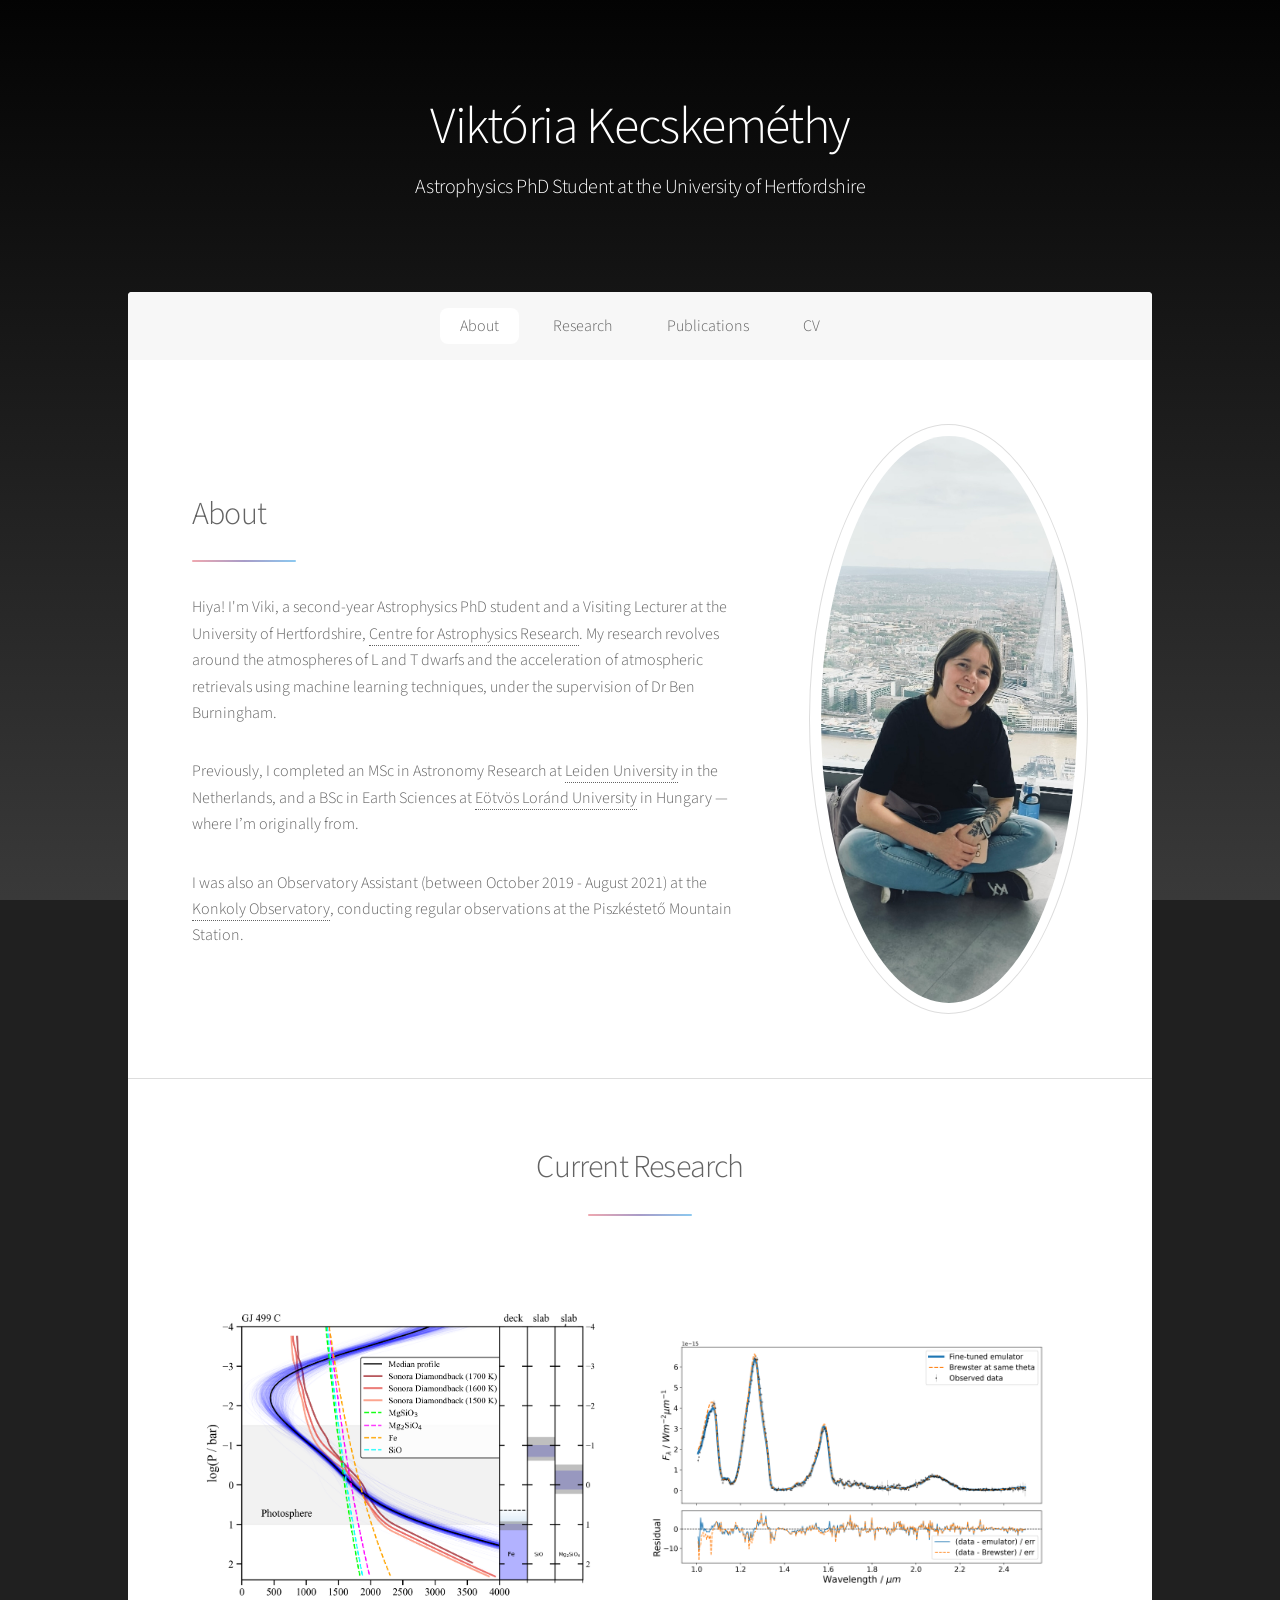
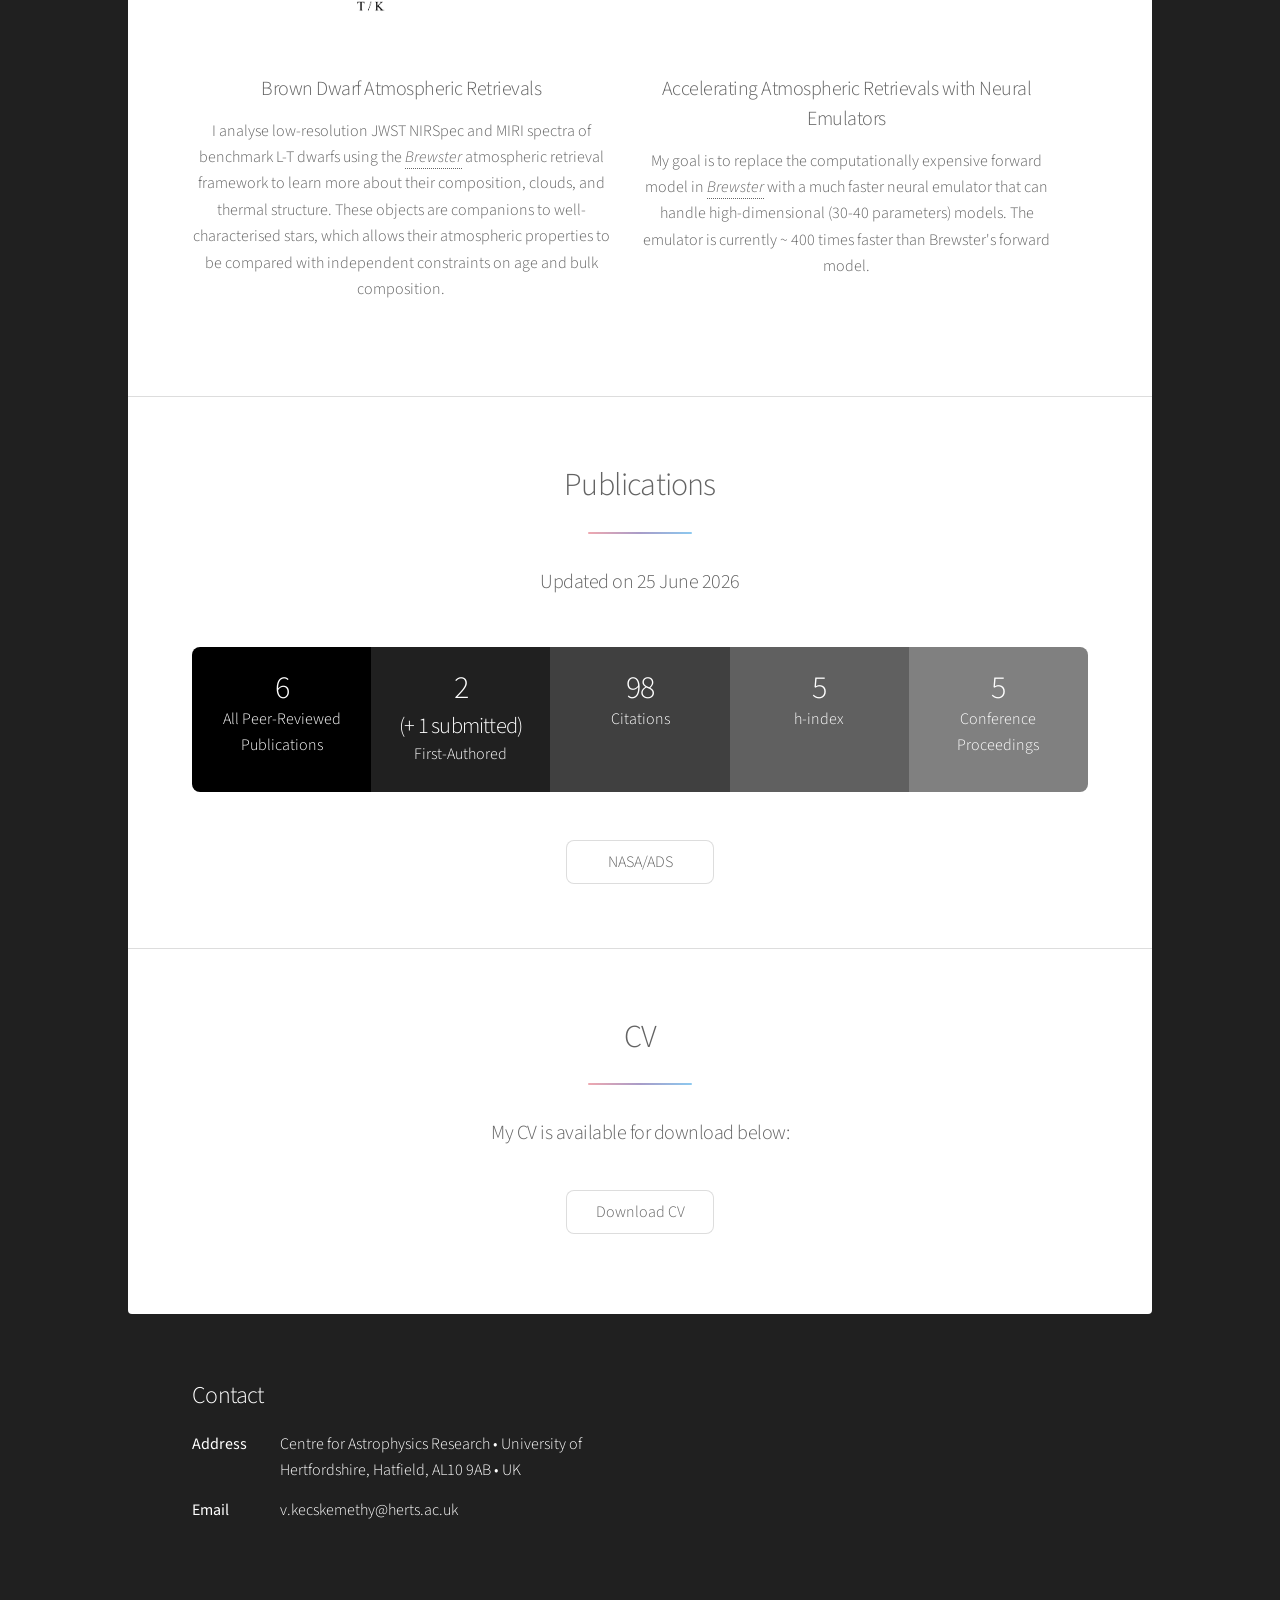
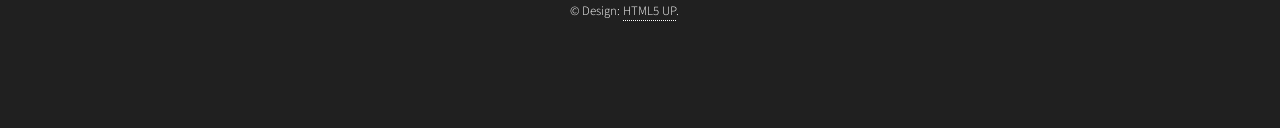
==== commit b376b0d3: "research update" ====
--- a/index.html
+++ b/index.html
@@ -85,7 +85,7 @@
 									<li>
 										<img src="images/emu_fit.png" alt="Accelerating Atmospheric Retrievals with Neural Emulators" style="width: 400px; height: 400px; object-fit: contain; display: block; margin: 0 auto 10px auto;">
 										<h3>Accelerating Atmospheric Retrievals with Neural Emulators</h3>
-										<p>My goal is to replace the computationally expensive forward model in <a href="https://github.com/fwang23nh/brewster_v2/tree/master" target="_blank" rel="noopener noreferrer"><i>Brewster</i></a> with a much faster neural emulator that can handle high-dimensional (30-40 parameters) models. The emulator is currently ~ 80 times faster than Brewster's forward model.</p>
+										<p>My goal is to replace the computationally expensive forward model in <a href="https://github.com/fwang23nh/brewster_v2/tree/master" target="_blank" rel="noopener noreferrer"><i>Brewster</i></a> with a much faster neural emulator that can handle high-dimensional (30-40 parameters) models. The emulator is currently ~ 400 times faster than Brewster's forward model.</p>
 										<!--<ul class="actions">
 											<li><a href="thermal-evolution.html" class="button small">Learn More</a></li>
 										</ul>-->
@@ -179,6 +179,9 @@
 			<script src="assets/js/breakpoints.min.js"></script>
 			<script src="assets/js/util.js"></script>
 			<script src="assets/js/main.js"></script>
+			<!-- Cloudflare Web Analytics -->
+			<script type='module' src='https://static.cloudflareinsights.com/beacon.min.js' data-cf-beacon='{"token": "72747d4d8a8949a1b5debbc5ff3ee890"}'></script>
+			<!-- End Cloudflare Web Analytics -->
 
 	</body>
 </html>
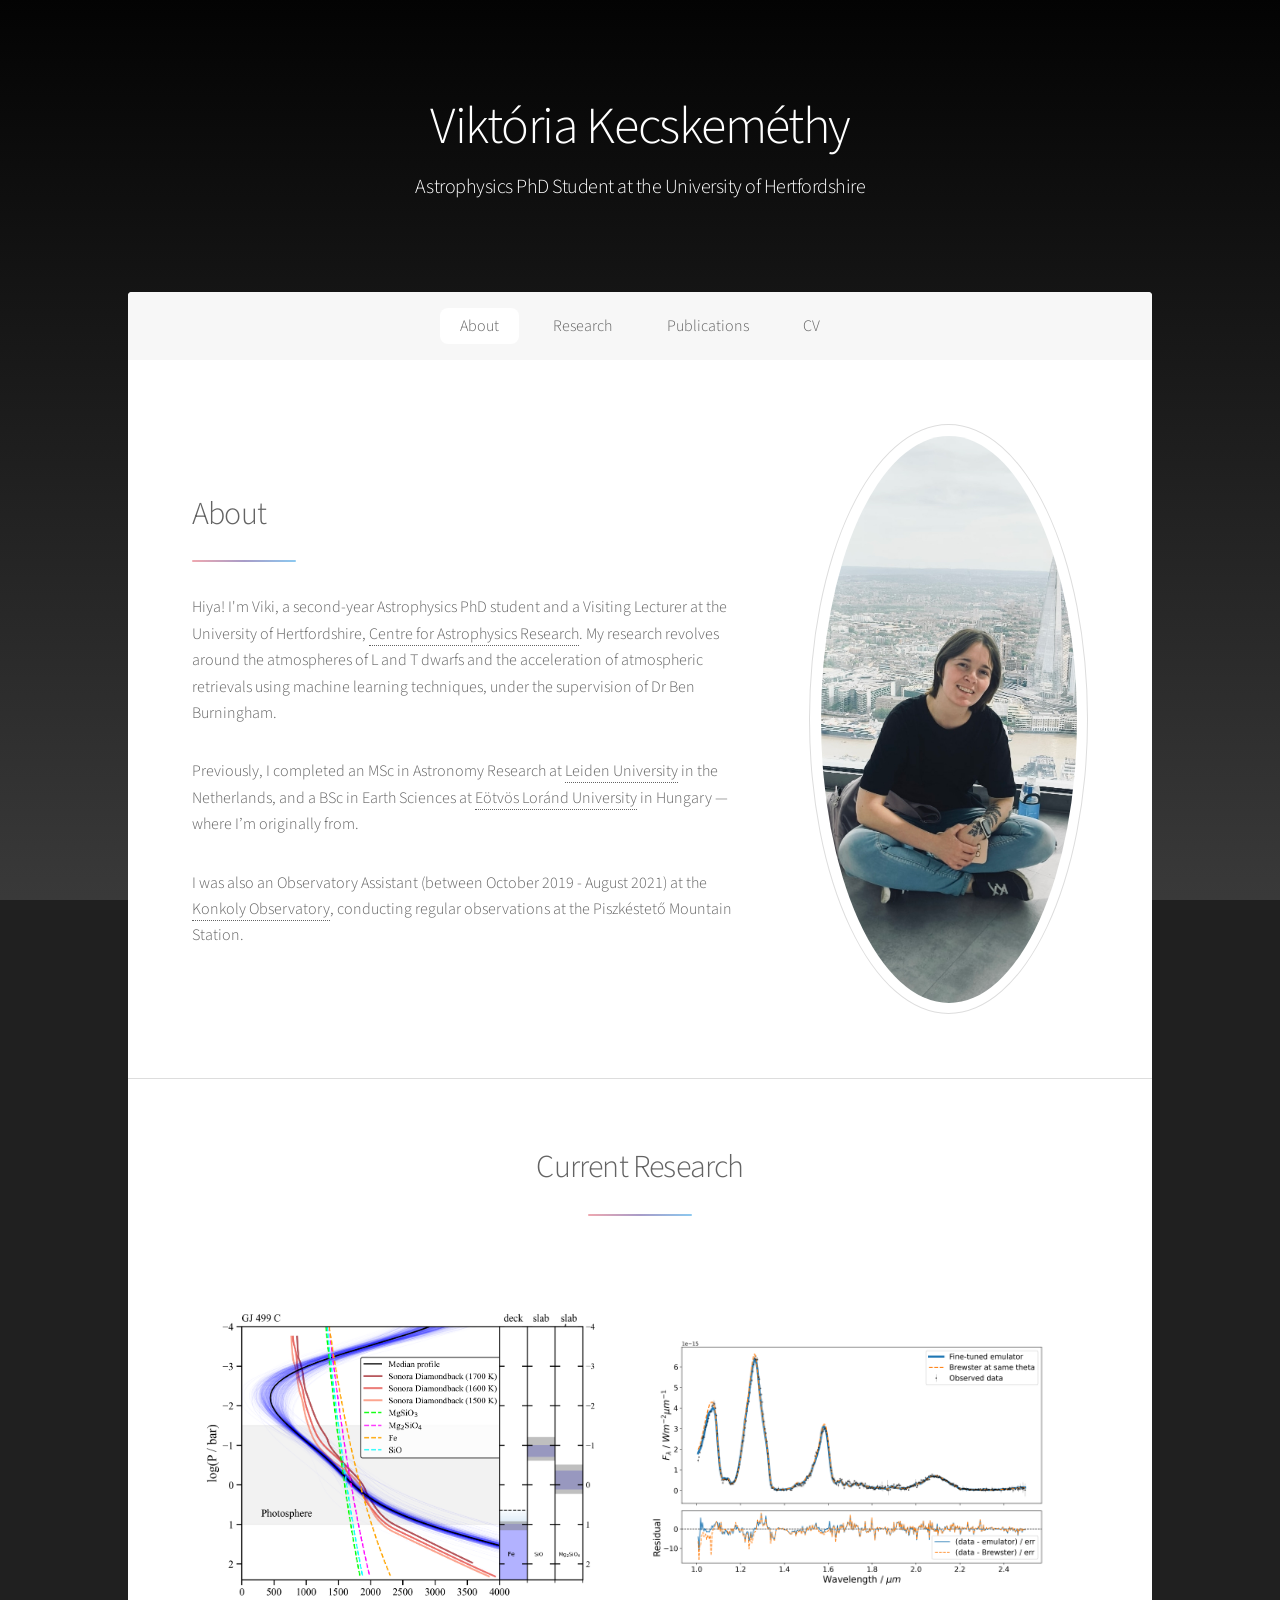
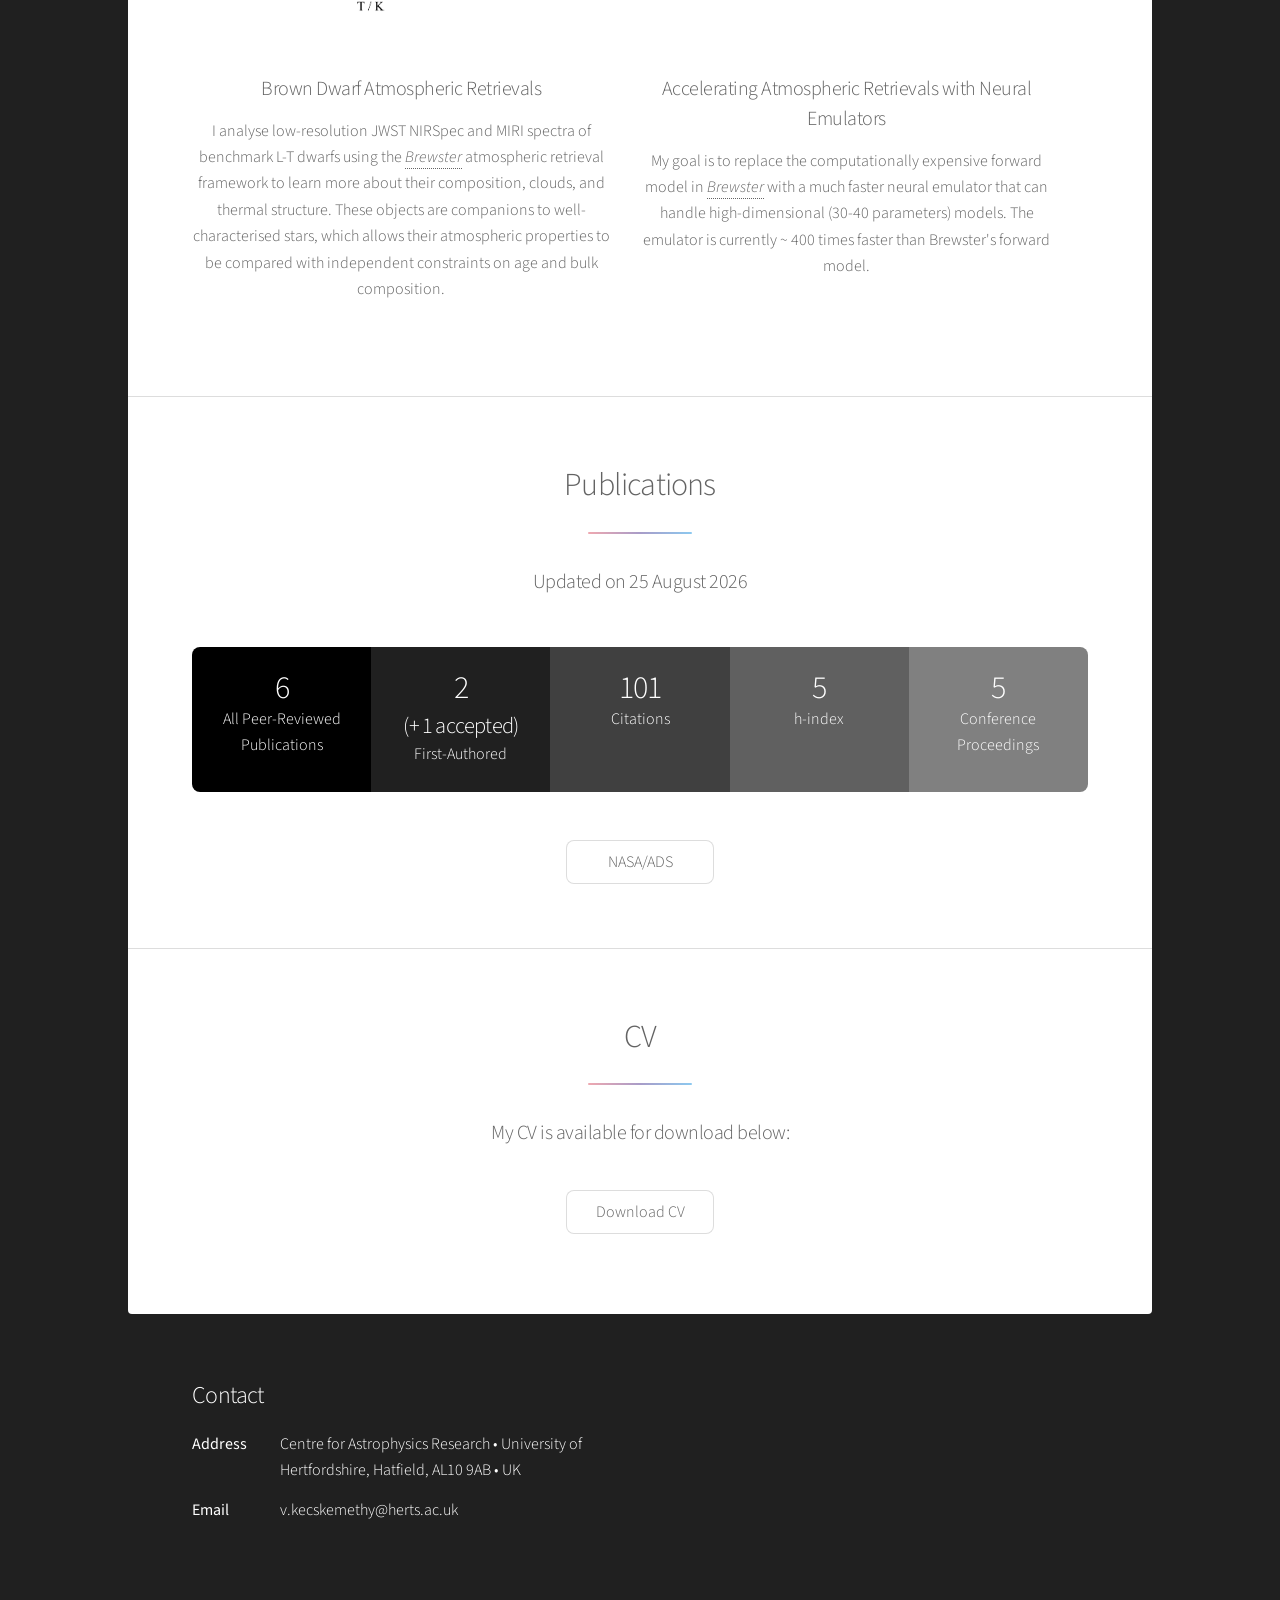
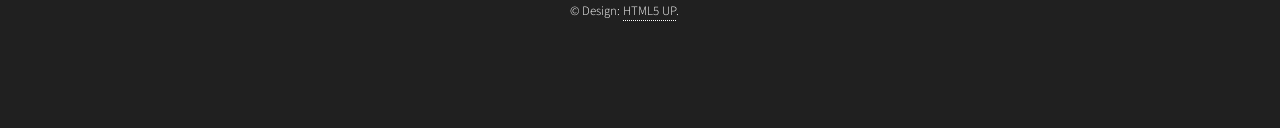
==== commit cea80bcc: "paper update" ====
--- a/index.html
+++ b/index.html
@@ -105,7 +105,7 @@
 							<section id="pubs" class="main special">
 								<header class="major">
 									<h2>Publications</h2>
-									<p>Updated on 25 June 2026<br />
+									<p>Updated on 25 August 2026<br />
 									</p>
 								</header>
 								<ul class="statistics">
@@ -115,11 +115,11 @@
 									</li>
 									<li class="style2">
 										
-										<strong>2<br><span style="font-size: 0.7em;">(+ 1 submitted)</span></strong> First-Authored
+										<strong>2<br><span style="font-size: 0.7em;">(+ 1 accepted)</span></strong> First-Authored
 									</li>
 									<li class="style3">
 										
-										<strong>98</strong> Citations
+										<strong>101</strong> Citations
 									</li>
 									<li class="style4">
 										
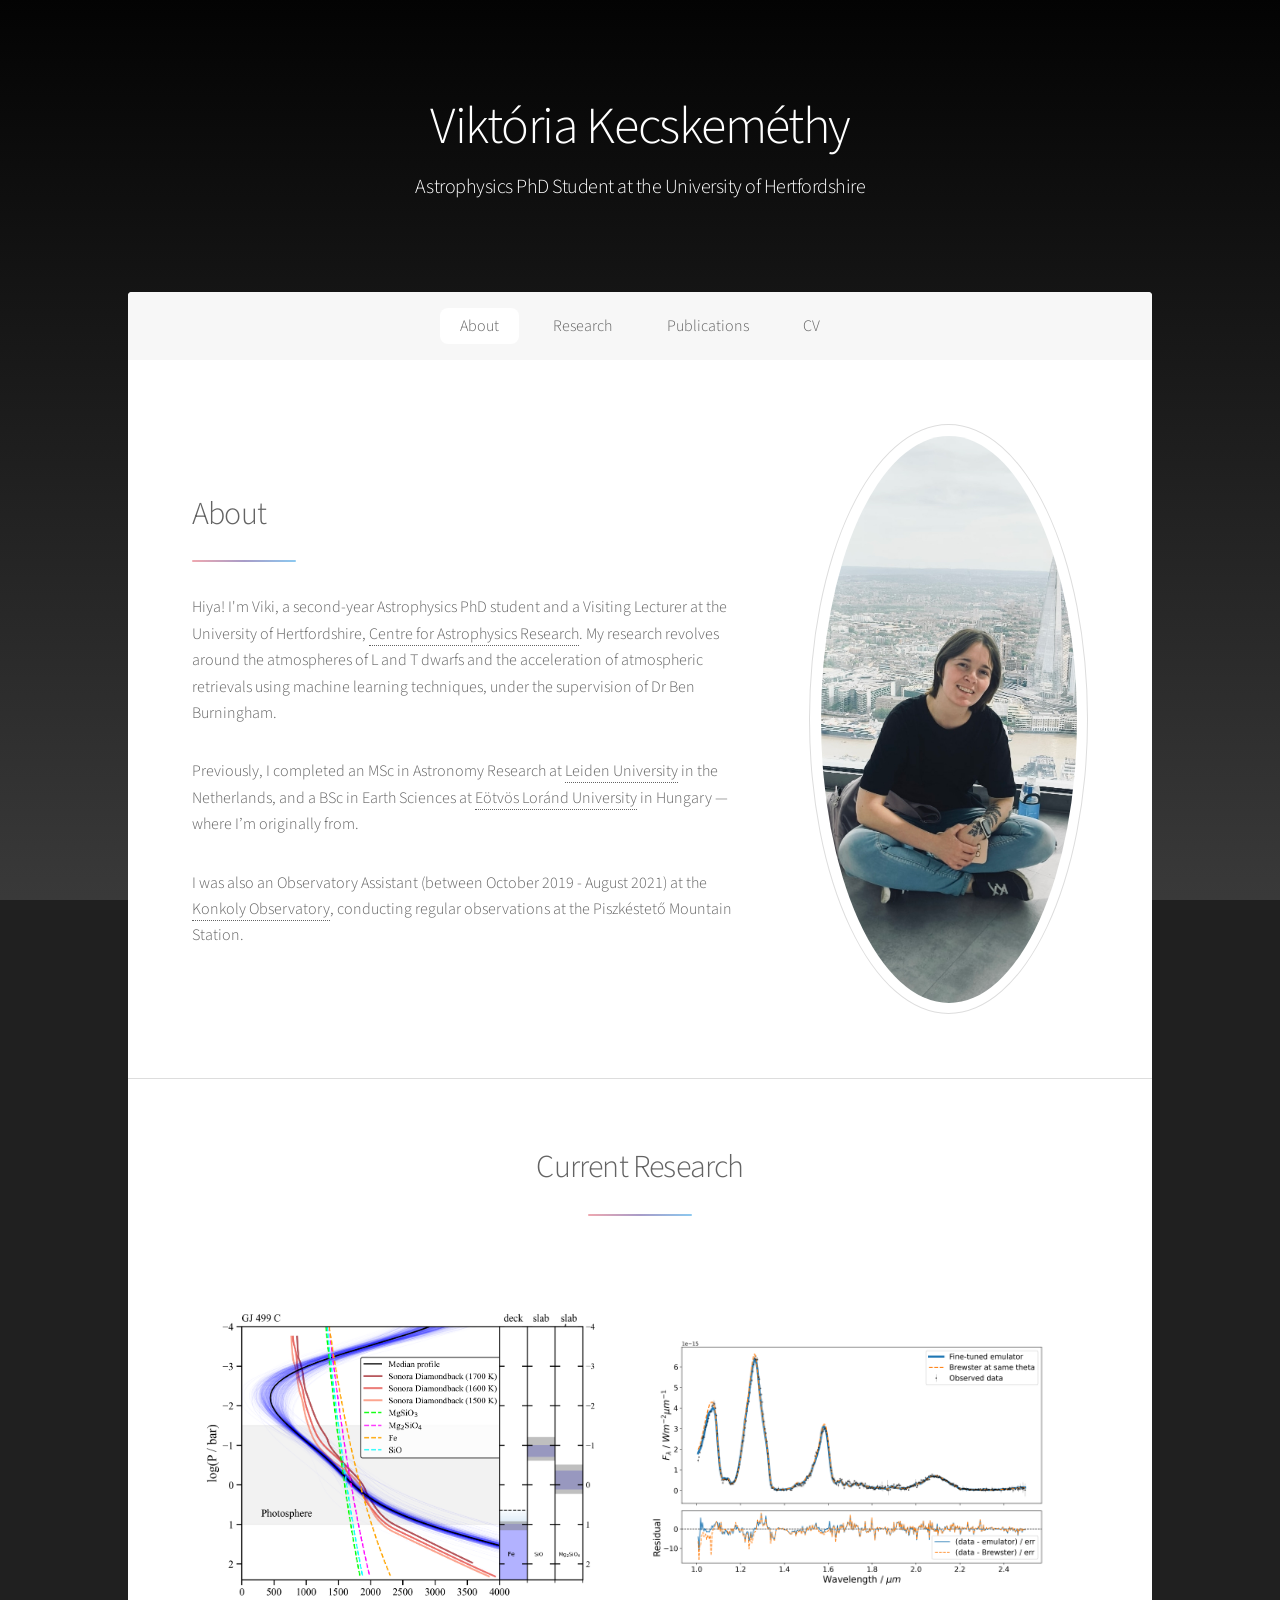
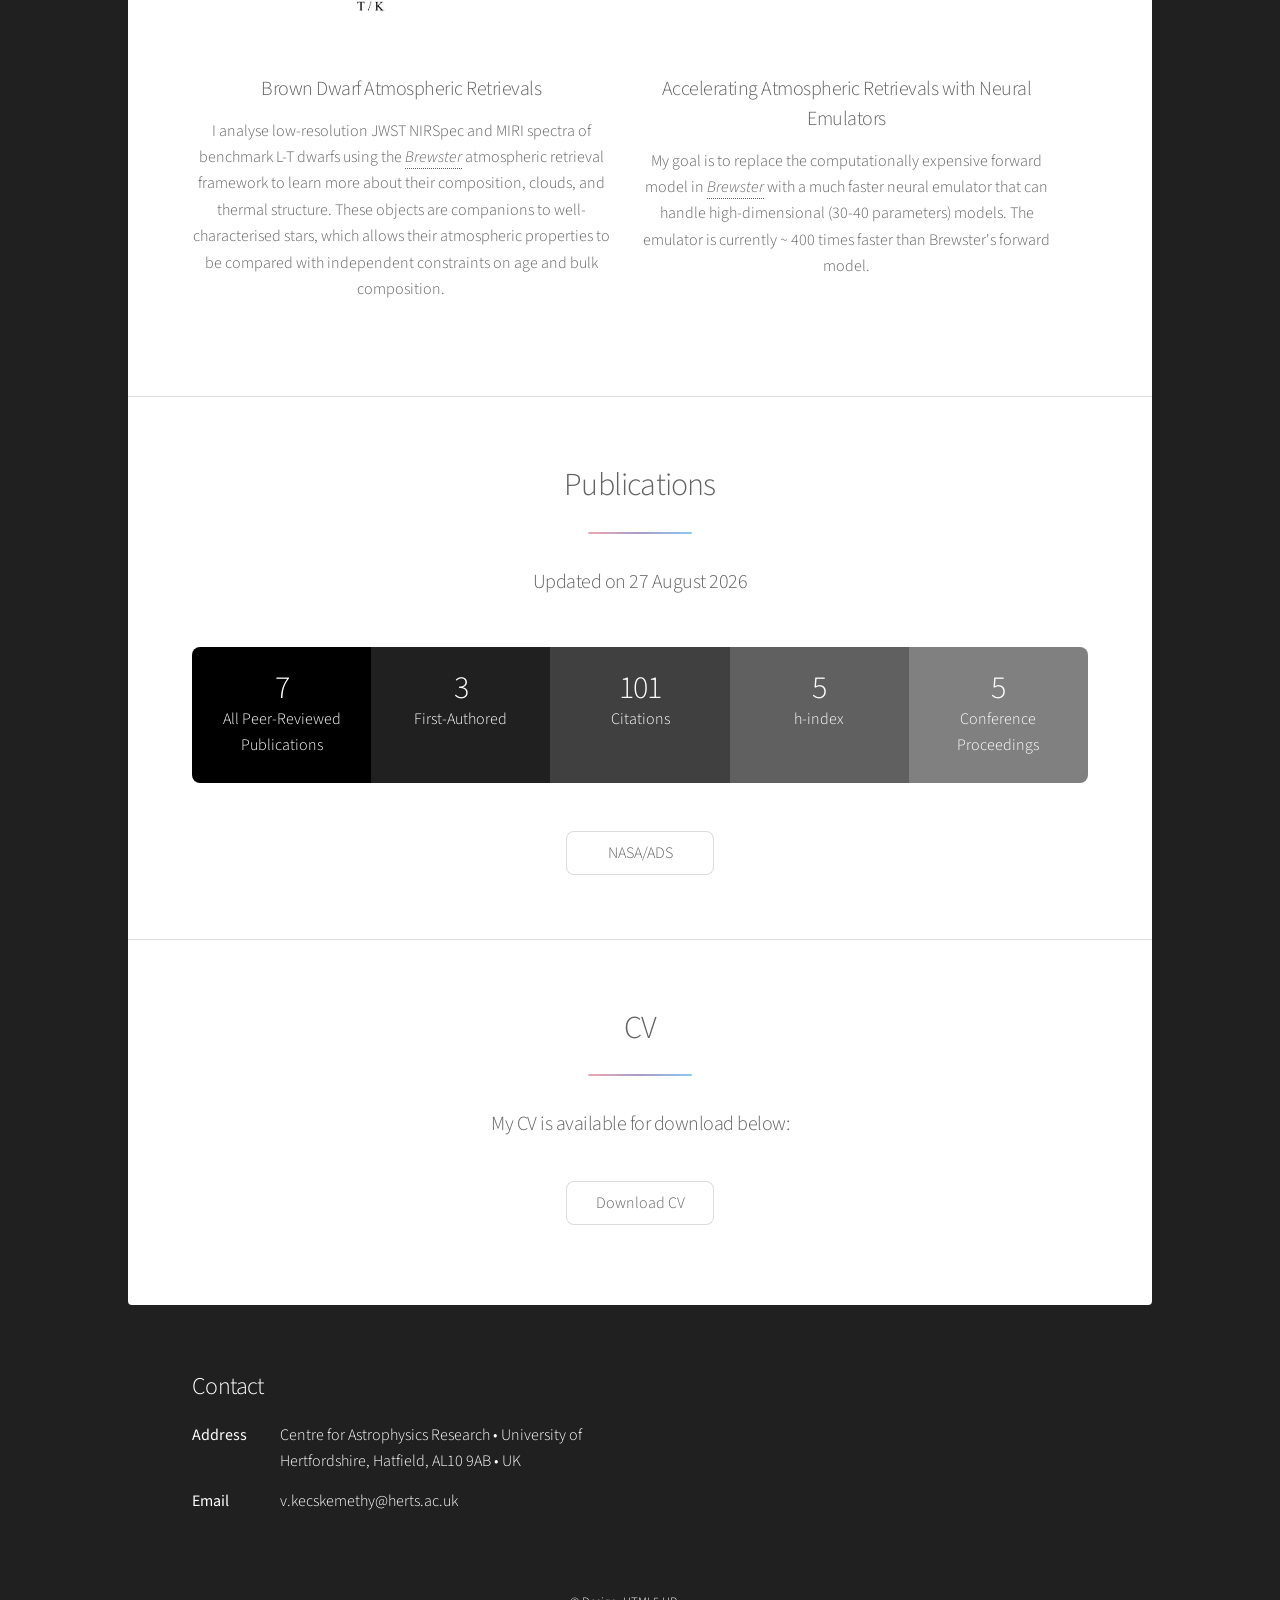
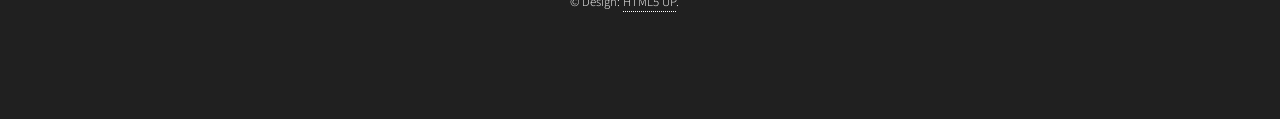
==== commit 4395cc3b: "added paper" ====
--- a/index.html
+++ b/index.html
@@ -105,17 +105,17 @@
 							<section id="pubs" class="main special">
 								<header class="major">
 									<h2>Publications</h2>
-									<p>Updated on 25 August 2026<br />
+									<p>Updated on 27 August 2026<br />
 									</p>
 								</header>
 								<ul class="statistics">
 									<li class="style1">
 										
-										<strong>6</strong> All Peer-Reviewed Publications
+										<strong>7</strong> All Peer-Reviewed Publications
 									</li>
 									<li class="style2">
 										
-										<strong>2<br><span style="font-size: 0.7em;">(+ 1 accepted)</span></strong> First-Authored
+										<strong>3</strong> First-Authored
 									</li>
 									<li class="style3">
 										
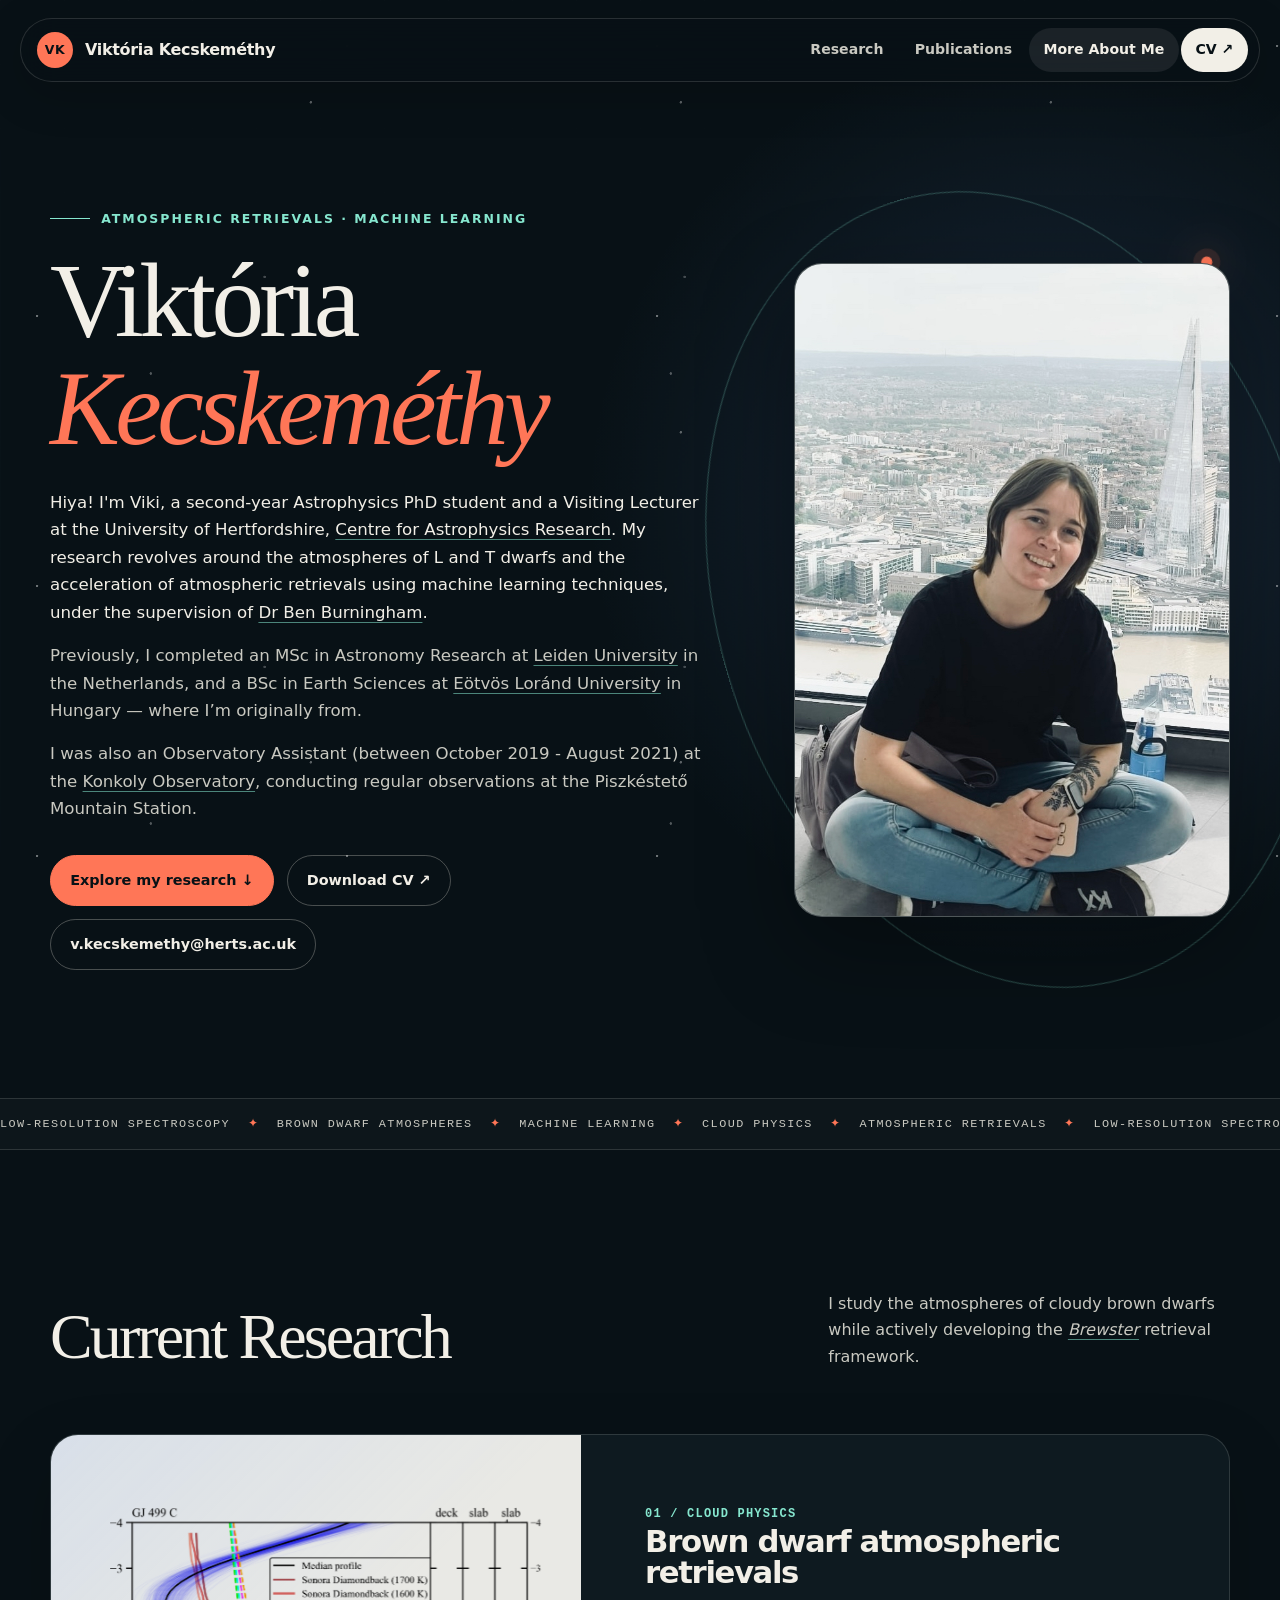
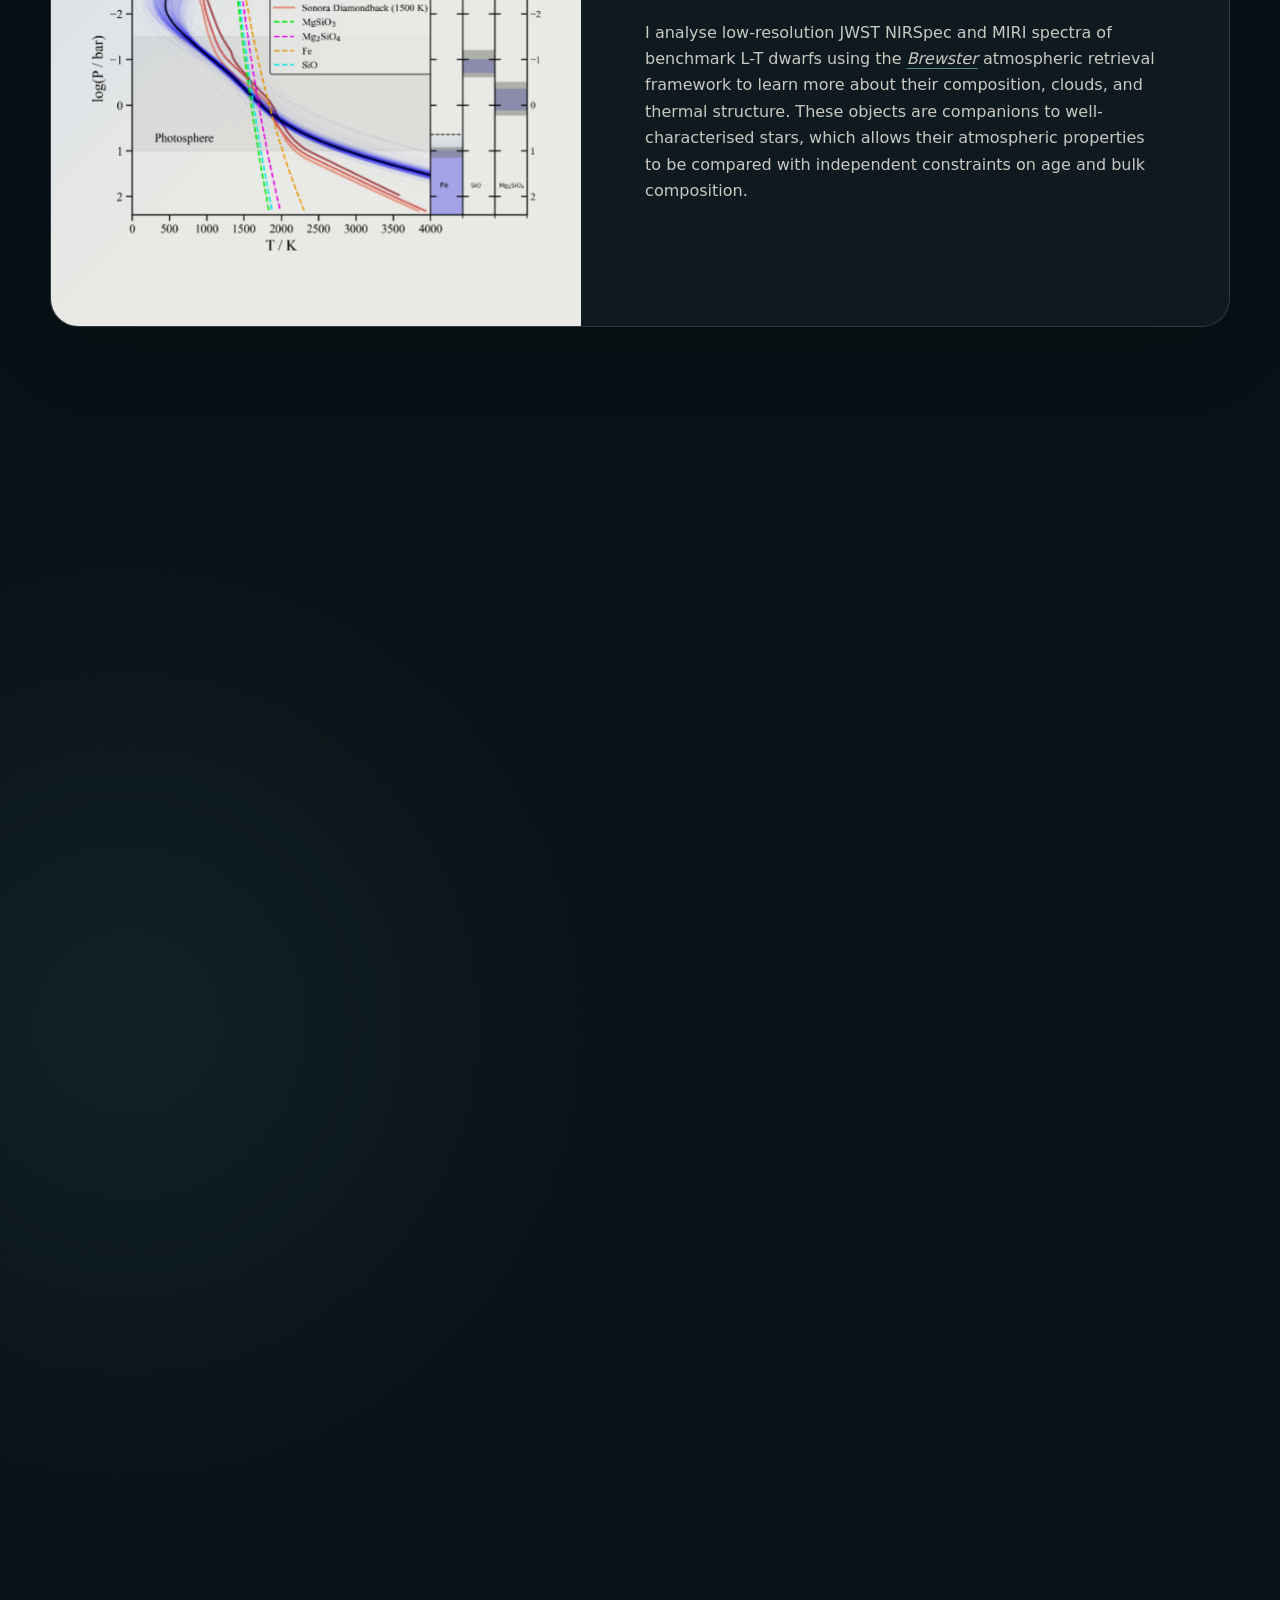
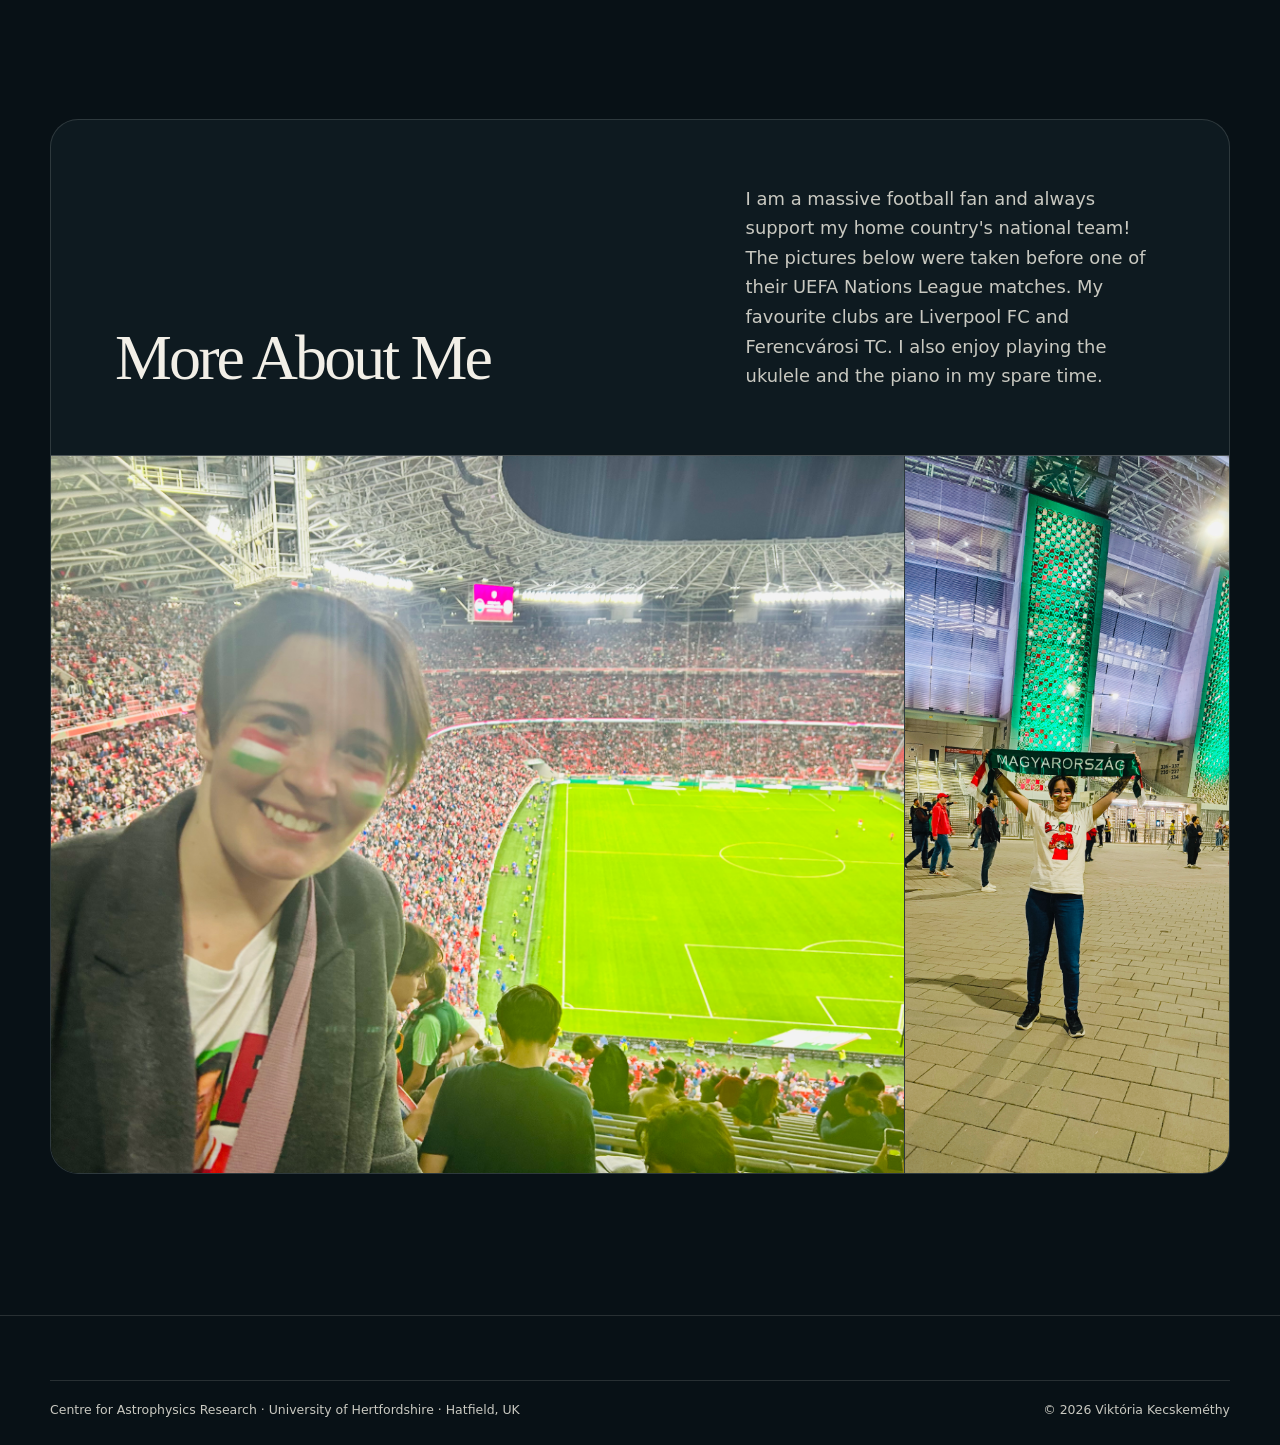
==== commit 7933965c: "Update website styling and add hobbies" ====
--- a/index.html
+++ b/index.html
@@ -1,187 +1,194 @@
-<!DOCTYPE HTML>
-<!--
-	Viktória Kecskeméthy 
-	html5up.net | @ajlkn
-	Free for personal and commercial use under the CCA 3.0 license (html5up.net/license)
--->
-<html>
-	<head>
-		<meta name="google-site-verification" content="gUrcHKApGij_KNizCb7XZz_Hp7R6IqGPkAQir7-oYr4" />
-		<title>Viktória Kecskeméthy</title>
-		<meta charset="utf-8" />
-		<meta name="viewport" content="width=device-width, initial-scale=1, user-scalable=no" />
-		<link rel="stylesheet" href="assets/css/main.css" />
-		<noscript><link rel="stylesheet" href="assets/css/noscript.css" /></noscript>
-		
-	</head>
-	<body class="is-preload">
-
-		<!-- Wrapper -->
-			<div id="wrapper">
-
-				<!-- Header -->
-					<header id="header" class="alt">
-					<!--	<span class="logo"><img src="images/logo.svg" alt="" /></span>   -->
-						<h1>Viktória Kecskeméthy </h1>
-						<p><span style="color: white;">Astrophysics PhD Student at the University of Hertfordshire</span><br />
-						<!--built by <a href="https://twitter.com/ajlkn">@ajlkn</a> for <a href="https://html5up.net">HTML5 UP</a>.</p> -->
-					</header>
-
-				<!-- Nav -->
-					<nav id="nav">
-						<ul>
-							<li><a href="#about" class="active">About</a></li>
-							<li><a href="#research">Research</a></li>
-							<li><a href="#pubs">Publications</a></li>
-							<li><a href="#contact">CV</a></li>
-						</ul>
-					</nav>
-
-				<!-- Main -->
-					<div id="main">
-
-						<!-- Introduction -->
-							<section id="about" class="main">
-								<div class="spotlight">
-									<div class="content">
-										<header class="major">
-											<h2>About</h2>
-										</header>
-										<p> Hiya! I'm Viki, a second-year Astrophysics PhD student and a Visiting Lecturer at the University of Hertfordshire, <a href="https://www.herts.ac.uk/research/centres/car" target="_blank">Centre for Astrophysics Research</a>. My research revolves around the atmospheres of L and T dwarfs and the acceleration of atmospheric retrievals using machine learning techniques, under the supervision of Dr Ben Burningham.
- 
-										   <!--These brown dwarfs, observed with JWST NIRSpec and MIRI, are widely separated companions to FGK stars with well-characterised compositions—providing a unique opportunity to explore how silicate clouds shape their near- and mid-infrared spectra and to test cloud formation models. -->
-										 </p>
-										 
-										 
-										 <p> Previously, I completed an MSc in Astronomy Research at <a href="https://local.strw.leidenuniv.nl" target="_blank">Leiden University</a> in the Netherlands, and a BSc in Earth Sciences at <a href="https://www.elte.hu/en/" target="_blank">Eötvös Loránd University</a>  in Hungary — where I’m originally from.</p>
-									
-
-										<p> I was also an Observatory Assistant (between October 2019 - August 2021) at the <a href="https://konkoly.hu/en" target="_blank">Konkoly Observatory</a>, conducting regular observations at the Piszkéstető Mountain Station.</p>
-
-										<!--
-										<p> In my spare time, I play the piano. I'm a massive fan of the soundtracks of movies, TV shows, and video games, and I enjoy creating my own piano arrangements of these pieces! Some of my favourite composers are Nobuo Uematsu, Jeremy Soule, Paul Anthony Romero, and Hiroyuki Sawano. 
-										</p> -->
-									
-									</div>
-									<span class="image"><img src="images/me.jpg" alt="" /></span>
-								</div>
-							</section>
-
-						<!-- Research section -->
-							<section id="research" class="main special">
-								<header class="major">
-									<h2>Current Research</h2>
-								</header>
-								<ul class="features">
-									<li>
-										<img src="images/GJ499C_TP_profile_with_dia.png" alt="Brown Dwarf Atmospheric Retrievals (First PhD Project)" style="width: 400px; height: 400px; object-fit: contain; display: block; margin: 0 auto 10px auto;">
-										<h3>Brown Dwarf Atmospheric Retrievals<br></h3>
-										<p>I analyse low-resolution JWST NIRSpec and MIRI spectra of benchmark L-T dwarfs using the <a href="https://github.com/fwang23nh/brewster_v2/tree/master" target="_blank" rel="noopener noreferrer"><i>Brewster</i></a> atmospheric retrieval framework to learn more about their composition, clouds, and thermal structure. These objects are companions to well-characterised stars, which allows their atmospheric properties to be compared with independent constraints on age and bulk composition.</p>										
-										<!--<br>I have submitted a publication presenting the first benchmark atmospheric retrieval analysis of two L dwarfs, SDSS J141659.78+500626.4 and GJ 499 C.-->
-										<!--<ul class="actions">
-											<li><a href="bd-retrievals.html" class="button small">Learn More</a></li>
-										</ul>-->
-									</li>
-									<li>
-										<img src="images/emu_fit.png" alt="Accelerating Atmospheric Retrievals with Neural Emulators" style="width: 400px; height: 400px; object-fit: contain; display: block; margin: 0 auto 10px auto;">
-										<h3>Accelerating Atmospheric Retrievals with Neural Emulators</h3>
-										<p>My goal is to replace the computationally expensive forward model in <a href="https://github.com/fwang23nh/brewster_v2/tree/master" target="_blank" rel="noopener noreferrer"><i>Brewster</i></a> with a much faster neural emulator that can handle high-dimensional (30-40 parameters) models. The emulator is currently ~ 400 times faster than Brewster's forward model.</p>
-										<!--<ul class="actions">
-											<li><a href="thermal-evolution.html" class="button small">Learn More</a></li>
-										</ul>-->
-
-									</li>									
-
-								</ul>
-								
-							</section>
-							
-							
-
-							
-							
-
-						<!-- Publication Section -->
-							<section id="pubs" class="main special">
-								<header class="major">
-									<h2>Publications</h2>
-									<p>Updated on 27 August 2026<br />
-									</p>
-								</header>
-								<ul class="statistics">
-									<li class="style1">
-										
-										<strong>7</strong> All Peer-Reviewed Publications
-									</li>
-									<li class="style2">
-										
-										<strong>3</strong> First-Authored
-									</li>
-									<li class="style3">
-										
-										<strong>101</strong> Citations
-									</li>
-									<li class="style4">
-										
-										<strong>5</strong> h-index
-									</li>
-									<li class="style5">
-										
-										<strong>5</strong> Conference Proceedings
-								</ul>
-								<footer class="major">
-									<ul class="actions special">
-										<li><a href="https://ui.adsabs.harvard.edu/user/libraries/AVqTffh9QoWL-hgqQd2RXw" class="button">NASA/ADS</a></li>
-									</ul>
-								</footer>
-							</section>
-
-						<!-- Get Started -->
-							<section id="contact" class="main special">
-								<header class="major">
-									<h2>CV</h2>
-									<p>My CV is available for download below:</p>
-									<a href="CV_Kecskemethy.pdf" class="button">Download CV</a>
-								</header>
-							</section> 
-
-					</div>
-
-				<!-- Footer -->
-					<footer id="footer">
-						<section>
-							<h2>Contact</h2>
-							<dl class="alt">
-								<dt>Address</dt>
-								<dd><span style="color: white;">Centre for Astrophysics Research &bull;  University of Hertfordshire, Hatfield, AL10 9AB &bull; UK</dd>
-								<dt>Email</dt>
-								<dd><span style="color: white;">v.kecskemethy@herts.ac.uk</a></dd>
-							</dl>
-							<!---
-							<ul class="icons">
-								<li><a href="#" class="icon brands fa-twitter alt"><span class="label">Twitter</span></a></li>
-								<li><a href="#" class="icon brands fa-facebook-f alt"><span class="label">Facebook</span></a></li>
-								<li><a href="#" class="icon brands fa-instagram alt"><span class="label">Instagram</span></a></li>
-								<li><a href="#" class="icon brands fa-github alt"><span class="label">GitHub</span></a></li>
-								<li><a href="#" class="icon brands fa-dribbble alt"><span class="label">Dribbble</span></a></li>
-							</ul> -->
-						</section>
-						<p  class="copyright" style="color: white;">&copy; Design: <a href="https://html5up.net">HTML5 UP</a>.</p>
-					</footer>
-
-			</div>
-
-		<!-- Scripts -->
-			<script src="assets/js/jquery.min.js"></script>
-			<script src="assets/js/jquery.scrollex.min.js"></script>
-			<script src="assets/js/jquery.scrolly.min.js"></script>
-			<script src="assets/js/browser.min.js"></script>
-			<script src="assets/js/breakpoints.min.js"></script>
-			<script src="assets/js/util.js"></script>
-			<script src="assets/js/main.js"></script>
-			<!-- Cloudflare Web Analytics -->
-			<script type='module' src='https://static.cloudflareinsights.com/beacon.min.js' data-cf-beacon='{"token": "72747d4d8a8949a1b5debbc5ff3ee890"}'></script>
-			<!-- End Cloudflare Web Analytics -->
-
-	</body>
-</html>+<!doctype html>
+<html lang="en">
+  <head>
+    <meta charset="utf-8">
+    <meta name="viewport" content="width=device-width, initial-scale=1">
+    <meta name="google-site-verification" content="gUrcHKApGij_KNizCb7XZz_Hp7R6IqGPkAQir7-oYr4">
+    <meta name="theme-color" content="#081116">
+    <meta name="description" content="Viktória Kecskeméthy is an astrophysics PhD researcher studying brown dwarf atmospheres and accelerating atmospheric retrievals with machine learning.">
+    <meta property="og:type" content="website">
+    <meta property="og:title" content="Viktória Kecskeméthy — Astrophysics Researcher">
+    <meta property="og:image" content="images/og.png">
+    <meta name="twitter:card" content="summary_large_image">
+    <meta name="twitter:title" content="Viktória Kecskeméthy — Astrophysics Researcher">
+    <meta name="twitter:description" content="Brown dwarf atmospheres, JWST spectroscopy and machine-learning-accelerated retrievals.">
+    <meta name="twitter:image" content="images/og.png">
+    <title>Viktória Kecskeméthy — Astrophysics Researcher</title>
+    <link rel="stylesheet" href="assets/css/site.css">
+  </head>
+  <body>
+    <a class="skip-link" href="#main">Skip to content</a>
+
+    <header class="topbar" aria-label="Primary navigation">
+      <a class="brand" href="#top" aria-label="Viktória Kecskeméthy, home">
+        <span class="brand-mark" aria-hidden="true">VK</span>
+        <span class="brand-text">Viktória Kecskeméthy</span>
+      </a>
+      <nav aria-label="Sections">
+        <ul class="nav-links">
+          <li><a href="#research">Research</a></li>
+          <li><a href="#publications">Publications</a></li>
+          <li><a href="#more-about-me">More About Me</a></li>
+          <li><a class="nav-cta" href="CV_Kecskemethy.pdf">CV ↗</a></li>
+        </ul>
+      </nav>
+    </header>
+
+    <main id="main">
+      <section class="hero shell" id="top">
+        <div class="hero-copy">
+          <p class="eyebrow">Atmospheric Retrievals · Machine learning</p>
+          <h1>Viktória <em>Kecskeméthy</em></h1>
+          <div class="hero-bio">
+            <p>Hiya! I'm Viki, a second-year Astrophysics PhD student and a Visiting Lecturer at the University of Hertfordshire, <a href="https://www.herts.ac.uk/research/centres/car">Centre for Astrophysics Research</a>. My research revolves around the atmospheres of L and T dwarfs and the acceleration of atmospheric retrievals using machine learning techniques, under the supervision of <a href="https://star.herts.ac.uk/~bb/index.html">Dr Ben Burningham</a>.</p>
+            <p>Previously, I completed an MSc in Astronomy Research at <a href="https://local.strw.leidenuniv.nl">Leiden University</a> in the Netherlands, and a BSc in Earth Sciences at <a href="https://www.elte.hu/en/">Eötvös Loránd University</a>  in Hungary — where I’m originally from.</p>
+            <p>I was also an Observatory Assistant (between October 2019 - August 2021) at the <a href="https://konkoly.hu/en">Konkoly Observatory</a>, conducting regular observations at the Piszkéstető Mountain Station.</p>
+          </div>
+          <div class="button-row">
+            <a class="button primary" href="#research">Explore my research ↓</a>
+            <a class="button" href="CV_Kecskemethy.pdf">Download CV ↗</a>
+            <a class="button" href="mailto:v.kecskemethy@herts.ac.uk">v.kecskemethy@herts.ac.uk</a>
+          </div>
+        </div>
+
+        <div class="hero-visual" aria-label="Portrait of Viktória Kecskeméthy">
+          <span class="orbit" aria-hidden="true"></span>
+          <div class="portrait-frame">
+            <img src="images/me.jpg" alt="Viktória Kecskeméthy overlooking London">
+          </div>
+        </div>
+      </section>
+
+      <div class="signal-strip" aria-hidden="true">
+        <div class="signal-track">
+          <span>Low-resolution spectroscopy</span><span>Brown dwarf atmospheres</span><span>Machine Learning</span><span>Cloud physics</span><span>Atmospheric retrievals</span>
+          <span>Low-resolution spectroscopy</span><span>Brown dwarf atmospheres</span><span>Machine Learning</span><span>Cloud physics</span><span>Atmospheric retrievals</span>
+        </div>
+      </div>
+
+      <section class="section shell" id="research">
+        <div class="section-heading reveal">
+          <div>
+            <h2>Current Research</h2>
+          </div>
+          <p>I study the atmospheres of cloudy brown dwarfs while actively developing the <a href="https://github.com/fwang23nh/brewster_v2/tree/master" target="_blank" rel="noopener noreferrer"><em>Brewster</em></a> retrieval framework.</p>
+        </div>
+
+        <div class="research-grid">
+          <article class="research-card reveal">
+            <div class="research-media">
+              <img src="images/GJ499C_TP_profile_with_dia.png" alt="Temperature-pressure profile and cloud structure retrieved for the brown dwarf GJ 499 C">
+            </div>
+            <div class="research-copy">
+              <div>
+                <span class="card-index">01 / Cloud physics</span>
+                <h3>Brown dwarf atmospheric retrievals</h3>
+                <p>I analyse low-resolution JWST NIRSpec and MIRI spectra of benchmark L-T dwarfs using the <a href="https://github.com/fwang23nh/brewster_v2/tree/master" target="_blank" rel="noopener noreferrer"><em>Brewster</em></a> atmospheric retrieval framework to learn more about their composition, clouds, and thermal structure. These objects are companions to well-characterised stars, which allows their atmospheric properties to be compared with independent constraints on age and bulk composition.</p>
+                <ul class="research-meta" aria-label="Research methods">
+                  
+                </ul>
+              
+              
+            </div>
+          </article>
+
+          <article class="research-card reveal">
+            <div class="research-media">
+              <img src="images/emu_fit.png" alt="Comparison of a neural emulator, the Brewster forward model and observed spectral data">
+            </div>
+            <div class="research-copy">
+              <div>
+                <span class="card-index">02 / Machine learning</span>
+                <h3>Accelerating Atmospheric Retrievals with Neural Emulators</h3>
+                <p>My goal is to replace the computationally expensive forward model in <a href="https://github.com/fwang23nh/brewster_v2/tree/master" target="_blank" rel="noopener noreferrer"><em>Brewster</em></a> with a much faster neural emulator that can handle high-dimensional (30-40 parameters) models. The emulator is currently ~ 400 times faster than Brewster's forward model.</p>
+                <ul class="research-meta" aria-label="Research methods">
+                  
+                </ul>
+              </div>
+          </article>
+        </div>
+      </section>
+
+      <section class="section shell previous-research" aria-labelledby="archive-title">
+        <div class="section-heading reveal">
+          <div>
+            <h2 id="archive-title">Previous Research</h2>
+          </div>
+        </div>
+
+        <div class="archive-grid">
+          <article class="archive-card reveal">
+            <img src="images/MRP-spectra.jpg" alt="Evolving transmission spectra and atmospheric composition for hydrogen-dominated exoplanets">
+            <div class="archive-copy">
+              <span>Final Master’s thesis · Exoplanet atmospheres</span>
+              <h3>Thermal evolution &amp; transmission spectra</h3>
+              <p>I investigated how thermal evolution and stellar irradiation affect the atmospheric chemistry and transmission spectra of hydrogen-dominated gaseous planets.</p>
+            </div>
+          </article>
+          <article class="archive-card reveal">
+            <img src="images/gapnogap2.png" alt="Model comparison for a planet-forming disk with and without a gap">
+            <div class="archive-copy">
+              <span>First Master’s thesis · Protoplanetary disks</span>
+              <h3>Substructure of disks with VLTI</h3>
+              <p>I modelled the inner structure of planet-forming disks observed with VLTI-MATISSE, searching for gaps that may reveal nascent planets.</p>
+            </div>
+          </article>
+          <article class="archive-card reveal">
+            <img src="images/lc-full.jpg" alt="Light curve data from trans-Neptunian objects">
+            <div class="archive-copy">
+              <span>BSc Thesis · Small Solar System Bodies</span>
+              <h3>K2 light curves of trans-Neptunian objects</h3>
+              <p>I studied the rotational properties, shapes and possible binarity of Hilda asteroids and trans-Neptunian objects using long, uninterrupted K2 light curves.</p>
+            </div>
+          </article>
+        </div>
+      </section>
+
+      <section class="section shell" id="publications">
+        <div class="publication-panel reveal">
+          <div class="publication-intro">
+            <h2>Publications</h2>
+            <p>Full list of publication: <a href="https://ui.adsabs.harvard.edu/user/libraries/AVqTffh9QoWL-hgqQd2RXw" target="_blank" rel="noopener noreferrer">NASA/ADS ↗</a><br><small>Updated 4 October 2026</small></p>
+          </div>
+          <div class="stats" aria-label="Publication statistics">
+            <div class="stat"><strong>7</strong><small>Peer-reviewed publications</small></div>
+            <div class="stat"><strong>3</strong><small>First-authored</small></div>
+            <div class="stat"><strong>105</strong><small>Citations</small></div>
+            <div class="stat"><strong>5</strong><small>h-index</small></div>
+            <div class="stat"><strong>5</strong><small>Conference proceedings</small></div>
+          </div>
+        </div>
+      </section>
+
+      <section class="section shell" id="more-about-me">
+        <div class="hobbies-panel hobby-story reveal">
+          <div class="hobbies-story-copy">
+            <h2>More About Me</h2>
+            <p>I am a massive football fan and always support my home country's national team! The pictures below were taken before one of their UEFA Nations League matches. My favourite clubs are Liverpool FC and Ferencvárosi TC. I also enjoy playing the ukulele and the piano in my spare time.</p>
+          </div>
+          <div class="hobbies-gallery" aria-label="Football memories">
+            <figure class="hobby-photo hobby-photo--wide">
+              <img src="images/foci1.jpeg" alt="Viktória at a football match in a packed stadium">
+            </figure>
+            <figure class="hobby-photo hobby-photo--portrait">
+              <img src="images/foci2.jpeg" alt="Viktória holding a Hungary football scarf outside the stadium">
+            </figure>
+          </div>
+        </div>
+      </section>
+
+    </main>
+
+    <footer class="footer">
+      <div class="shell">
+        <div class="footer-bottom">
+          <span>Centre for Astrophysics Research · University of Hertfordshire · Hatfield, UK</span>
+          <span>© <span data-year>2026</span> Viktória Kecskeméthy</span>
+        </div>
+      </div>
+    </footer>
+
+    <script src="assets/js/site.js"></script>
+    <script type="module" src="https://static.cloudflareinsights.com/beacon.min.js" data-cf-beacon='{"token":"72747d4d8a8949a1b5debbc5ff3ee890"}'></script>
+  </body>
+</html>
--- a/assets/css/site.css
+++ b/assets/css/site.css
@@ -0,0 +1,281 @@
+:root {
+  --ink: #081116;
+  --ink-soft: #0f1c22;
+  --panel: rgba(17, 30, 36, 0.78);
+  --paper: #f2efe7;
+  --paper-soft: #c9c9c1;
+  --line: rgba(242, 239, 231, 0.14);
+  --line-strong: rgba(242, 239, 231, 0.28);
+  --orange: #ff7657;
+  --orange-dark: #c9482d;
+  --mint: #86e7cf;
+  --blue: #76a7ff;
+  --max: 1180px;
+  --radius: 28px;
+  --shadow: 0 32px 90px rgba(0, 0, 0, 0.34);
+  color-scheme: dark;
+}
+
+* { box-sizing: border-box; }
+
+html {
+  scroll-behavior: smooth;
+  scrollbar-color: var(--orange) var(--ink);
+}
+
+body {
+  margin: 0;
+  min-width: 320px;
+  background:
+    radial-gradient(circle at 82% 8%, rgba(118, 167, 255, 0.15), transparent 29rem),
+    radial-gradient(circle at 10% 42%, rgba(134, 231, 207, 0.08), transparent 32rem),
+    var(--ink);
+  color: var(--paper);
+  font-family: Inter, ui-sans-serif, system-ui, -apple-system, BlinkMacSystemFont, "Segoe UI", sans-serif;
+  font-size: 16px;
+  line-height: 1.65;
+  -webkit-font-smoothing: antialiased;
+}
+
+body::before {
+  position: fixed;
+  inset: 0;
+  z-index: -2;
+  content: "";
+  pointer-events: none;
+  opacity: 0.25;
+  background-image:
+    linear-gradient(rgba(255, 255, 255, 0.025) 1px, transparent 1px),
+    linear-gradient(90deg, rgba(255, 255, 255, 0.025) 1px, transparent 1px);
+  background-size: 64px 64px;
+  mask-image: linear-gradient(to bottom, black, transparent 75%);
+}
+
+body::after {
+  position: fixed;
+  inset: 0;
+  z-index: -1;
+  content: "";
+  pointer-events: none;
+  background-image:
+    radial-gradient(circle at 12% 17%, rgba(255,255,255,.9) 0 1px, transparent 1.4px),
+    radial-gradient(circle at 84% 31%, rgba(255,255,255,.75) 0 1px, transparent 1.5px),
+    radial-gradient(circle at 63% 71%, rgba(255,255,255,.55) 0 1px, transparent 1.5px),
+    radial-gradient(circle at 29% 83%, rgba(255,255,255,.65) 0 1px, transparent 1.5px);
+  background-size: 310px 270px, 370px 330px, 420px 390px, 520px 450px;
+  opacity: 0.45;
+}
+
+::selection { color: var(--ink); background: var(--mint); }
+img { display: block; max-width: 100%; }
+a { color: inherit; text-decoration-color: rgba(134, 231, 207, 0.55); text-decoration-thickness: 1px; text-underline-offset: 0.22em; }
+a:hover { color: var(--mint); }
+button, a { -webkit-tap-highlight-color: transparent; }
+:focus-visible { outline: 3px solid var(--mint); outline-offset: 4px; }
+
+.skip-link {
+  position: fixed; top: 12px; left: 12px; z-index: 100;
+  padding: 0.7rem 1rem; transform: translateY(-160%);
+  border-radius: 999px; background: var(--paper); color: var(--ink);
+  font-weight: 800; transition: transform 180ms ease;
+}
+.skip-link:focus { transform: translateY(0); }
+.shell { width: min(calc(100% - 40px), var(--max)); margin-inline: auto; }
+
+.topbar {
+  position: sticky; top: 18px; z-index: 50;
+  display: flex; align-items: center; justify-content: space-between;
+  width: min(calc(100% - 32px), 1240px); min-height: 62px;
+  margin: 18px auto 0; padding: 0.55rem 0.7rem 0.55rem 1rem;
+  border: 1px solid var(--line); border-radius: 999px;
+  background: rgba(8, 17, 22, 0.76); box-shadow: 0 12px 46px rgba(0,0,0,.18);
+  backdrop-filter: blur(18px);
+}
+
+.brand { display: inline-flex; align-items: center; gap: 0.75rem; text-decoration: none; font-weight: 800; letter-spacing: -0.02em; }
+.brand-mark { display: grid; width: 36px; height: 36px; place-items: center; border-radius: 50%; color: var(--ink); background: var(--orange); font-size: 0.78rem; letter-spacing: 0.04em; }
+.nav-links { display: flex; align-items: center; gap: 0.15rem; margin: 0; padding: 0; list-style: none; }
+.nav-links a { display: block; padding: 0.65rem 0.9rem; border-radius: 999px; color: var(--paper-soft); text-decoration: none; font-size: 0.88rem; font-weight: 700; transition: color 160ms ease, background 160ms ease; }
+.nav-links a:hover, .nav-links a[aria-current="page"], .nav-links a.is-active { color: var(--paper); background: rgba(255,255,255,.08); }
+.nav-cta { color: var(--ink) !important; background: var(--paper) !important; }
+
+.hero {
+  display: grid; grid-template-columns: minmax(0, 1.2fr) minmax(320px, 0.8fr);
+  gap: clamp(3rem, 7vw, 7rem); align-items: center;
+  min-height: calc(100svh - 100px); padding-block: clamp(5rem, 10vw, 9rem);
+}
+
+.eyebrow { display: flex; align-items: center; gap: 0.7rem; margin: 0 0 1.25rem; color: var(--mint); font-size: 0.78rem; font-weight: 800; letter-spacing: 0.16em; line-height: 1.4; text-transform: uppercase; }
+.eyebrow::before { width: 2.5rem; height: 1px; content: ""; background: currentColor; }
+h1, h2, h3 { margin-top: 0; font-weight: 650; letter-spacing: -0.045em; line-height: 1.03; }
+h1 { max-width: 850px; margin-bottom: 1.6rem; font-family: Georgia, "Times New Roman", serif; font-size: clamp(4rem, 8.2vw, 8.2rem); font-weight: 500; }
+h1 em { color: var(--orange); font-weight: inherit; }
+h2 { margin-bottom: 1.2rem; font-family: Georgia, "Times New Roman", serif; font-size: clamp(2.7rem, 5vw, 5.2rem); font-weight: 500; }
+h3 { font-size: clamp(1.5rem, 2.4vw, 2.4rem); }
+p { margin-top: 0; }
+.hero-tagline { margin: -0.5rem 0 1.5rem; color: var(--mint); font-family: Georgia, "Times New Roman", serif; font-size: clamp(1.35rem, 2.5vw, 2.25rem); font-style: italic; }
+.hero-copy .lede { max-width: 680px; margin-bottom: 2rem; color: var(--paper-soft); font-size: clamp(1.05rem, 1.6vw, 1.3rem); }
+.hero-copy .lede strong { color: var(--paper); font-weight: 700; }
+.hero-bio { max-width: 760px; margin-bottom: 2rem; color: var(--paper-soft); font-size: clamp(1rem, 1.3vw, 1.13rem); }
+.hero-bio p { margin-bottom: 1rem; }
+.hero-bio p:first-child { color: var(--paper); }
+.button-row { display: flex; flex-wrap: wrap; gap: 0.8rem; }
+
+.button { display: inline-flex; align-items: center; justify-content: center; min-height: 50px; padding: 0.8rem 1.2rem; border: 1px solid var(--line-strong); border-radius: 999px; text-decoration: none; font-size: 0.9rem; font-weight: 800; transition: transform 180ms ease, border-color 180ms ease, background 180ms ease, color 180ms ease; }
+.button:hover { transform: translateY(-2px); border-color: var(--mint); }
+.button.primary { border-color: var(--orange); color: var(--ink); background: var(--orange); }
+.button.primary:hover { border-color: var(--mint); color: var(--ink); background: var(--mint); }
+
+.hero-visual { position: relative; width: 100%; max-width: 470px; justify-self: end; }
+.orbit { position: absolute; inset: -12% -18%; z-index: -1; border: 1px solid rgba(134, 231, 207, 0.28); border-radius: 50%; transform: rotate(-16deg); }
+.orbit::before { position: absolute; top: 17%; right: 2%; width: 11px; height: 11px; content: ""; border-radius: 50%; background: var(--orange); box-shadow: 0 0 0 8px rgba(255, 118, 87, 0.12), 0 0 42px var(--orange); }
+.portrait-frame { position: relative; overflow: hidden; aspect-ratio: 2 / 3; border: 1px solid var(--line-strong); border-radius: 28px; background: var(--ink-soft); box-shadow: var(--shadow); }
+.portrait-frame img { width: 100%; height: 100%; object-fit: cover; object-position: 50% 43%; filter: saturate(0.86) contrast(1.04); }
+
+.signal-strip { overflow: hidden; border-block: 1px solid var(--line); background: rgba(255,255,255,.025); }
+.signal-track { display: flex; width: max-content; padding: 0.95rem 0; color: var(--paper-soft); font-family: ui-monospace, SFMono-Regular, Menlo, Consolas, monospace; font-size: 0.74rem; letter-spacing: 0.12em; text-transform: uppercase; animation: drift 34s linear infinite; }
+.signal-track span { display: flex; align-items: center; gap: 1.1rem; padding-right: 1.1rem; }
+.signal-track span::after { content: "✦"; color: var(--orange); }
+@keyframes drift { to { transform: translateX(-50%); } }
+
+.section { padding-block: clamp(6rem, 11vw, 10rem); }
+.section-heading { display: grid; grid-template-columns: minmax(0, 1fr) minmax(250px, 0.55fr); gap: 3rem; align-items: end; margin-bottom: clamp(2.5rem, 5vw, 5rem); }
+.section-heading h2, .section-heading p { margin-bottom: 0; }
+.section-heading > p { color: var(--paper-soft); }
+.research-grid { display: grid; gap: 1.2rem; }
+.research-card { display: grid; grid-template-columns: minmax(280px, 0.9fr) minmax(0, 1.1fr); min-height: 470px; overflow: hidden; border: 1px solid var(--line); border-radius: var(--radius); background: var(--panel); box-shadow: 0 25px 70px rgba(0,0,0,.16); }
+.research-card:nth-child(even) .research-media { order: 2; }
+.research-media { display: grid; min-height: 390px; padding: clamp(1rem, 3vw, 2.1rem); place-items: center; background: linear-gradient(135deg, rgba(118, 167, 255, .15), transparent 50%), #e9e9e5; }
+.research-card:nth-child(even) .research-media { background: linear-gradient(135deg, rgba(255, 118, 87, .16), transparent 52%), #e9e9e5; }
+.research-media img { width: 100%; max-height: 410px; object-fit: contain; mix-blend-mode: multiply; }
+.research-copy { display: flex; flex-direction: column; justify-content: space-between; padding: clamp(2rem, 5vw, 4.5rem); }
+.card-index, .project-kicker { color: var(--mint); font-family: ui-monospace, SFMono-Regular, Menlo, Consolas, monospace; font-size: 0.75rem; font-weight: 700; letter-spacing: 0.1em; text-transform: uppercase; }
+.research-copy p { max-width: 580px; color: var(--paper-soft); }
+.research-meta { display: flex; flex-wrap: wrap; gap: 0.55rem; margin: 1.6rem 0 2rem; padding: 0; list-style: none; }
+.research-meta li, .tag { padding: 0.38rem 0.68rem; border: 1px solid var(--line); border-radius: 999px; color: var(--paper-soft); font-size: 0.72rem; font-weight: 750; letter-spacing: 0.04em; }
+.text-link { display: inline-flex; align-items: center; gap: 0.6rem; width: fit-content; color: var(--paper); text-decoration: none; font-size: 0.88rem; font-weight: 850; }
+.text-link span { transition: transform 180ms ease; }
+.text-link:hover span { transform: translateX(4px); }
+
+.archive-grid { display: grid; grid-template-columns: repeat(2, 1fr); gap: 1rem; align-items: stretch; }
+.archive-card:last-child { grid-column: 1 / -1; width: calc((100% - 1rem) / 2); justify-self: center; }
+.archive-card { position: relative; display: flex; flex-direction: column; overflow: hidden; border: 1px solid var(--line); border-top: 3px solid var(--orange); border-radius: 24px; color: var(--paper); background: var(--ink-soft); box-shadow: 0 20px 60px rgba(0,0,0,.16); }
+.archive-card:nth-child(2) { border-top-color: var(--mint); }
+.archive-card:nth-child(3) { border-top-color: var(--blue); }
+.archive-card img { width: 100%; height: 360px; padding: clamp(.7rem, 1.5vw, 1.25rem); object-fit: contain; opacity: 1; filter: none; background: radial-gradient(circle at 50% 35%, #fff, #e9e9e5 72%); }
+.archive-card::after { display: none; }
+.archive-copy { position: static; display: flex; flex: 1; flex-direction: column; padding: 1.7rem; }
+.archive-copy span { color: var(--mint); font-size: 0.7rem; font-weight: 800; letter-spacing: 0.12em; text-transform: uppercase; }
+.archive-copy h3 { margin: 0.65rem 0 0; font-family: Georgia, "Times New Roman", serif; font-size: clamp(1.45rem, 2vw, 1.9rem); font-weight: 500; line-height: 1.12; }
+.archive-copy p { margin: 1rem 0 0; color: var(--paper-soft); font-size: 0.88rem; line-height: 1.6; }
+
+.publication-panel { overflow: hidden; border: 1px solid var(--line); border-radius: var(--radius); background: var(--paper); color: var(--ink); }
+.publication-intro { display: grid; grid-template-columns: 1.1fr 0.9fr; gap: 3rem; padding: clamp(2rem, 5vw, 4.5rem); }
+.publication-intro h2 { margin: 0; }
+.publication-intro p { align-self: end; margin: 0; color: #46545a; }
+.publication-intro a { color: var(--orange-dark); }
+.stats { display: grid; grid-template-columns: repeat(5, 1fr); border-top: 1px solid rgba(8,17,22,.16); }
+.stat { min-height: 150px; padding: 1.4rem; border-right: 1px solid rgba(8,17,22,.16); }
+.stat:last-child { border-right: 0; }
+.stat strong { display: block; margin-bottom: 1.7rem; color: var(--orange-dark); font-family: Georgia, "Times New Roman", serif; font-size: clamp(2.4rem, 4vw, 4.5rem); font-weight: 500; line-height: 0.85; }
+.stat small { color: #4a575c; font-size: 0.72rem; font-weight: 800; letter-spacing: 0.05em; line-height: 1.35; text-transform: uppercase; }
+
+.hobbies-panel { overflow: hidden; border: 1px solid var(--line); border-radius: var(--radius); background: var(--panel); }
+.hobbies-story-copy { display: grid; grid-template-columns: minmax(0, 1fr) minmax(280px, .72fr); gap: 3rem; align-items: end; padding: clamp(2rem, 5vw, 4.5rem); }
+.hobbies-story-copy h2, .hobbies-story-copy p { margin: 0; }
+.hobbies-story-copy p { color: var(--paper-soft); font-size: clamp(1rem, 1.4vw, 1.18rem); }
+.hobbies-gallery { display: grid; grid-template-columns: minmax(0, 1.45fr) minmax(220px, .55fr); gap: 1px; border-top: 1px solid var(--line); background: var(--line); }
+.hobby-photo { min-height: clamp(360px, 46vw, 640px); margin: 0; overflow: hidden; background: #050d11; }
+.hobby-photo img { width: 100%; height: 100%; object-fit: cover; }
+.hobby-photo--portrait img { object-fit: contain; }
+
+.about-grid { display: grid; grid-template-columns: 0.7fr 1.3fr; gap: clamp(3rem, 8vw, 8rem); }
+.about-grid h2 { position: sticky; top: 120px; }
+.about-copy { color: var(--paper-soft); font-size: clamp(1.05rem, 1.5vw, 1.24rem); }
+.about-copy p:first-child { color: var(--paper); font-size: clamp(1.25rem, 2vw, 1.65rem); }
+.timeline { margin: 3rem 0 0; padding: 0; list-style: none; border-top: 1px solid var(--line); }
+.timeline li { display: grid; grid-template-columns: 130px 1fr; gap: 1.2rem; padding: 1.2rem 0; border-bottom: 1px solid var(--line); }
+.timeline time { color: var(--mint); font-family: ui-monospace, SFMono-Regular, Menlo, Consolas, monospace; font-size: 0.74rem; }
+
+.footer { padding: 4rem 0 1.5rem; border-top: 1px solid var(--line); }
+.footer-cta { display: grid; grid-template-columns: 1fr auto; gap: 2rem; align-items: end; padding-block: clamp(3rem, 7vw, 6rem); }
+.footer-cta h2 { max-width: 800px; margin: 0; }
+.footer-cta h2 em { color: var(--orange); font-weight: inherit; }
+.footer-bottom { display: flex; justify-content: space-between; gap: 1rem; padding-top: 1.2rem; border-top: 1px solid var(--line); color: var(--paper-soft); font-size: 0.78rem; }
+
+.reveal { opacity: 0; transform: translateY(24px); transition: opacity 700ms ease, transform 700ms cubic-bezier(.2,.8,.2,1); }
+.reveal.is-visible { opacity: 1; transform: none; }
+
+/* Research project pages */
+.project-hero { padding: clamp(6rem, 12vw, 11rem) 0 clamp(4rem, 8vw, 7rem); }
+.project-hero h1 { max-width: 1050px; font-size: clamp(3.4rem, 7vw, 7rem); }
+.project-deck { display: grid; grid-template-columns: minmax(0, 1fr) minmax(260px, .42fr); gap: 3rem; align-items: end; }
+.project-deck > p { margin: 0; color: var(--paper-soft); font-size: clamp(1.05rem, 1.5vw, 1.25rem); }
+.project-tags { display: flex; flex-wrap: wrap; gap: 0.55rem; justify-content: flex-end; }
+.feature-figure { overflow: hidden; margin: 0 0 clamp(5rem, 10vw, 9rem); border: 1px solid var(--line); border-radius: var(--radius); background: #edede8; box-shadow: var(--shadow); }
+.feature-figure img { width: 100%; max-height: 760px; object-fit: contain; }
+.feature-figure figcaption, .inline-figure figcaption { padding: 0.9rem 1.15rem; border-top: 1px solid rgba(8,17,22,.15); color: #4a575c; background: var(--paper); font-size: 0.76rem; }
+.article-layout { display: grid; grid-template-columns: minmax(170px, .32fr) minmax(0, 1fr); gap: clamp(3rem, 8vw, 8rem); padding-bottom: clamp(6rem, 10vw, 10rem); }
+.article-aside { height: fit-content; padding-top: 0.6rem; border-top: 1px solid var(--mint); color: var(--paper-soft); font-size: 0.78rem; }
+.article-aside strong { display: block; margin-bottom: 0.45rem; color: var(--paper); text-transform: uppercase; letter-spacing: 0.08em; }
+.article-content { max-width: 820px; }
+.article-content section { padding-bottom: clamp(3.5rem, 7vw, 6rem); }
+.article-content h2 { font-size: clamp(2.2rem, 4vw, 3.8rem); }
+.article-content p, .article-content li { color: var(--paper-soft); font-size: clamp(1rem, 1.35vw, 1.15rem); }
+.article-content p strong, .article-content li strong { color: var(--paper); }
+.article-content ul { padding-left: 1.25rem; }
+.article-content li { margin-bottom: 0.55rem; padding-left: 0.35rem; }
+.inline-figure { overflow: hidden; margin: 2.5rem 0 0; border: 1px solid var(--line); border-radius: 20px; background: #edede8; }
+.inline-figure img { width: 100%; max-height: 760px; object-fit: contain; }
+.citation { padding: 1.4rem; border-left: 3px solid var(--orange); background: rgba(255,255,255,.04); color: var(--paper-soft); }
+.next-project { display: grid; grid-template-columns: auto 1fr auto; gap: 1.2rem; align-items: center; padding: 2rem 0; border-block: 1px solid var(--line); text-decoration: none; }
+.next-project small { color: var(--mint); font-weight: 800; letter-spacing: 0.1em; text-transform: uppercase; }
+.next-project strong { font-family: Georgia, "Times New Roman", serif; font-size: clamp(1.4rem, 3vw, 2.5rem); font-weight: 500; }
+.next-project > span { color: var(--orange); font-size: 1.7rem; }
+
+@media (max-width: 920px) {
+  .hero, .section-heading, .hobbies-story-copy, .about-grid, .publication-intro, .project-deck, .article-layout { grid-template-columns: 1fr; }
+  .hero { min-height: auto; padding-top: 6rem; }
+  .hero-visual { width: min(82%, 470px); margin-right: 4vw; justify-self: center; }
+  .research-card { grid-template-columns: 1fr; }
+  .research-card:nth-child(even) .research-media { order: 0; }
+  .archive-grid { grid-template-columns: 1fr 1fr; }
+  .archive-card:last-child { grid-column: 1 / -1; }
+  .about-grid h2 { position: static; }
+  .stats { grid-template-columns: repeat(2, 1fr); }
+  .stat { border-bottom: 1px solid rgba(8,17,22,.16); }
+  .stat:nth-child(even) { border-right: 0; }
+  .stat:last-child { grid-column: 1 / -1; border-bottom: 0; }
+  .project-tags { justify-content: flex-start; }
+  .article-aside { display: none; }
+}
+
+@media (max-width: 680px) {
+  .shell { width: min(calc(100% - 26px), var(--max)); }
+  .topbar { top: 10px; width: calc(100% - 20px); }
+  .brand-text { display: none; }
+  .nav-links a { padding: 0.6rem 0.65rem; font-size: 0.76rem; }
+  .nav-links li:nth-child(3) { display: none; }
+  h1 { font-size: clamp(3.4rem, 18vw, 5.8rem); }
+  .hero { padding-top: 5rem; }
+  .research-media { min-height: 270px; }
+  .archive-grid { grid-template-columns: 1fr; }
+  .archive-card:last-child { grid-column: auto; width: 100%; justify-self: stretch; }
+  .archive-card img { height: 300px; }
+  .hobbies-gallery { grid-template-columns: 1fr; }
+  .hobby-photo { min-height: 0; aspect-ratio: 4 / 3; }
+  .hobby-photo--portrait { aspect-ratio: 3 / 4; }
+  .stats { grid-template-columns: 1fr 1fr; }
+  .timeline li { grid-template-columns: 1fr; gap: 0.25rem; }
+  .footer-cta { grid-template-columns: 1fr; }
+  .footer-bottom { flex-direction: column; }
+  .feature-figure { border-radius: 18px; }
+  .next-project { grid-template-columns: 1fr auto; }
+  .next-project small { grid-column: 1 / -1; }
+}
+
+@media (prefers-reduced-motion: reduce) {
+  html { scroll-behavior: auto; }
+  *, *::before, *::after { animation-duration: 0.01ms !important; animation-iteration-count: 1 !important; transition-duration: 0.01ms !important; }
+  .reveal { opacity: 1; transform: none; }
+}
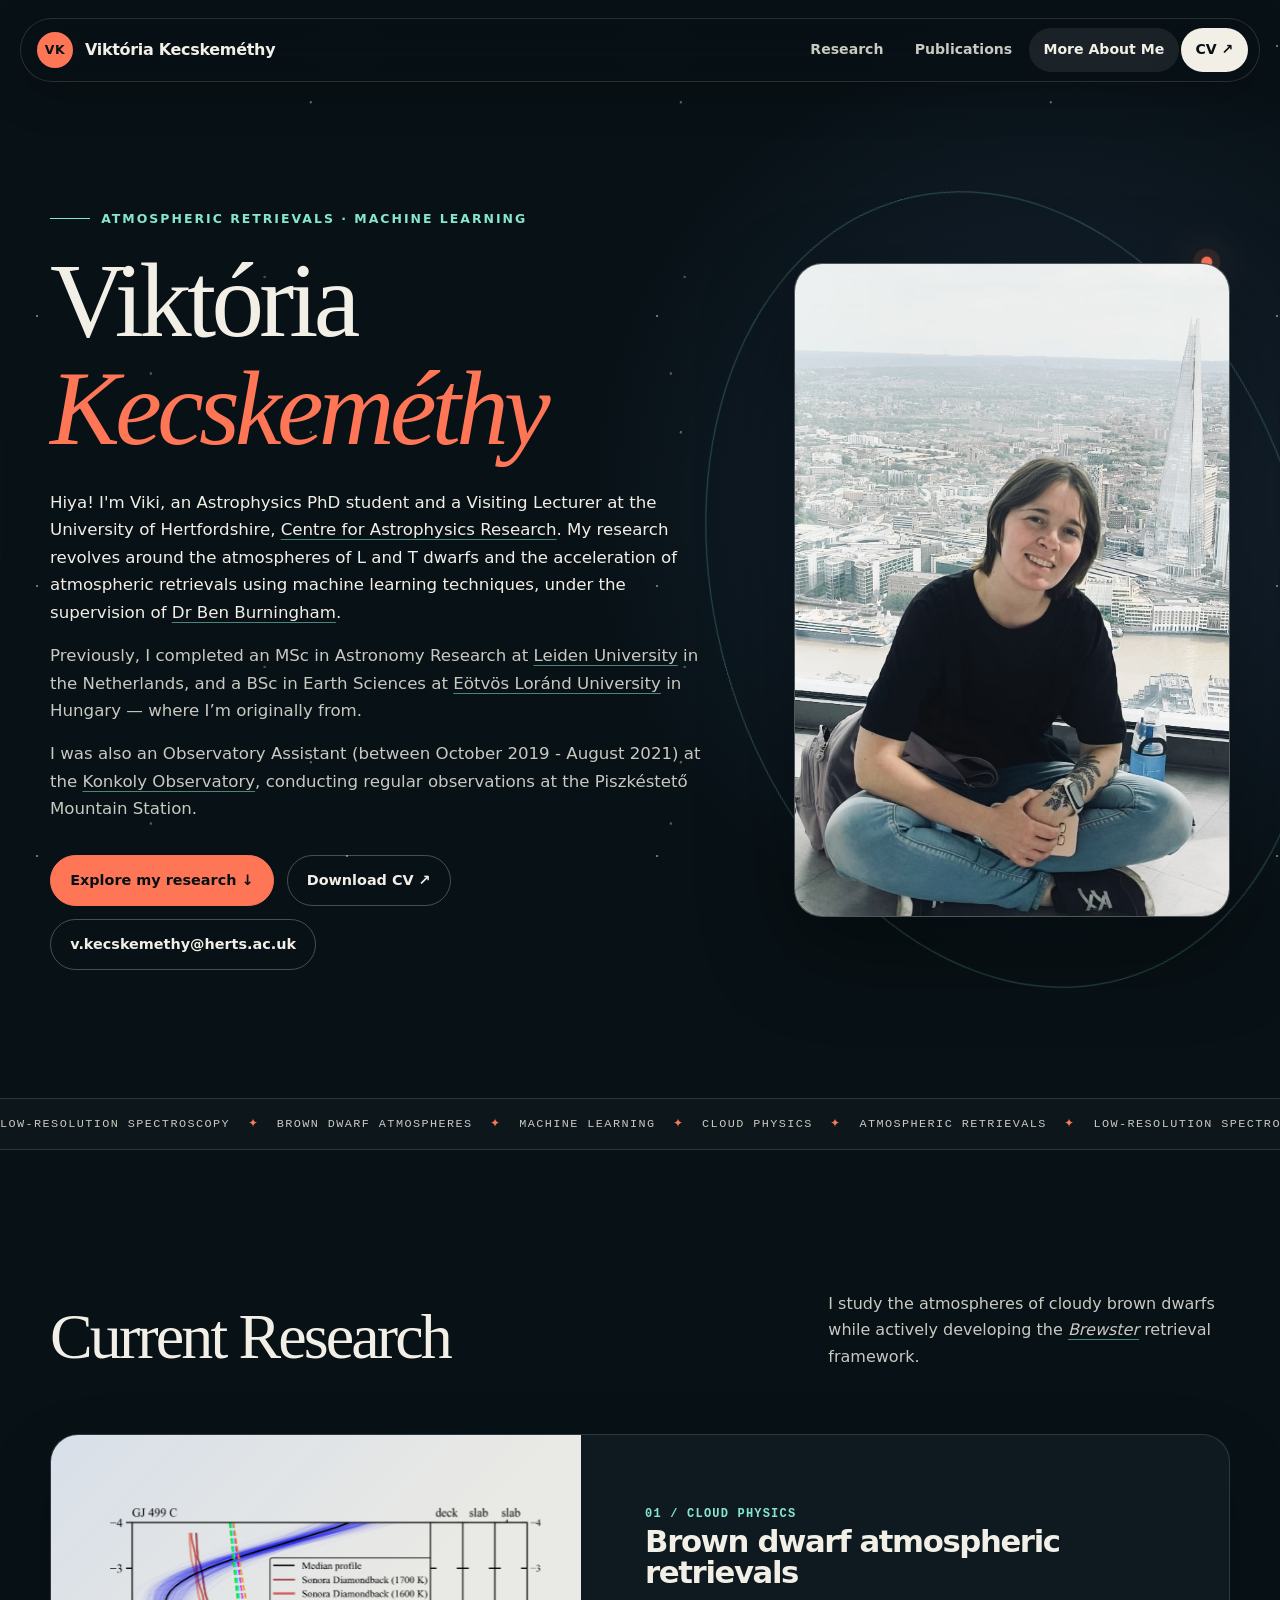
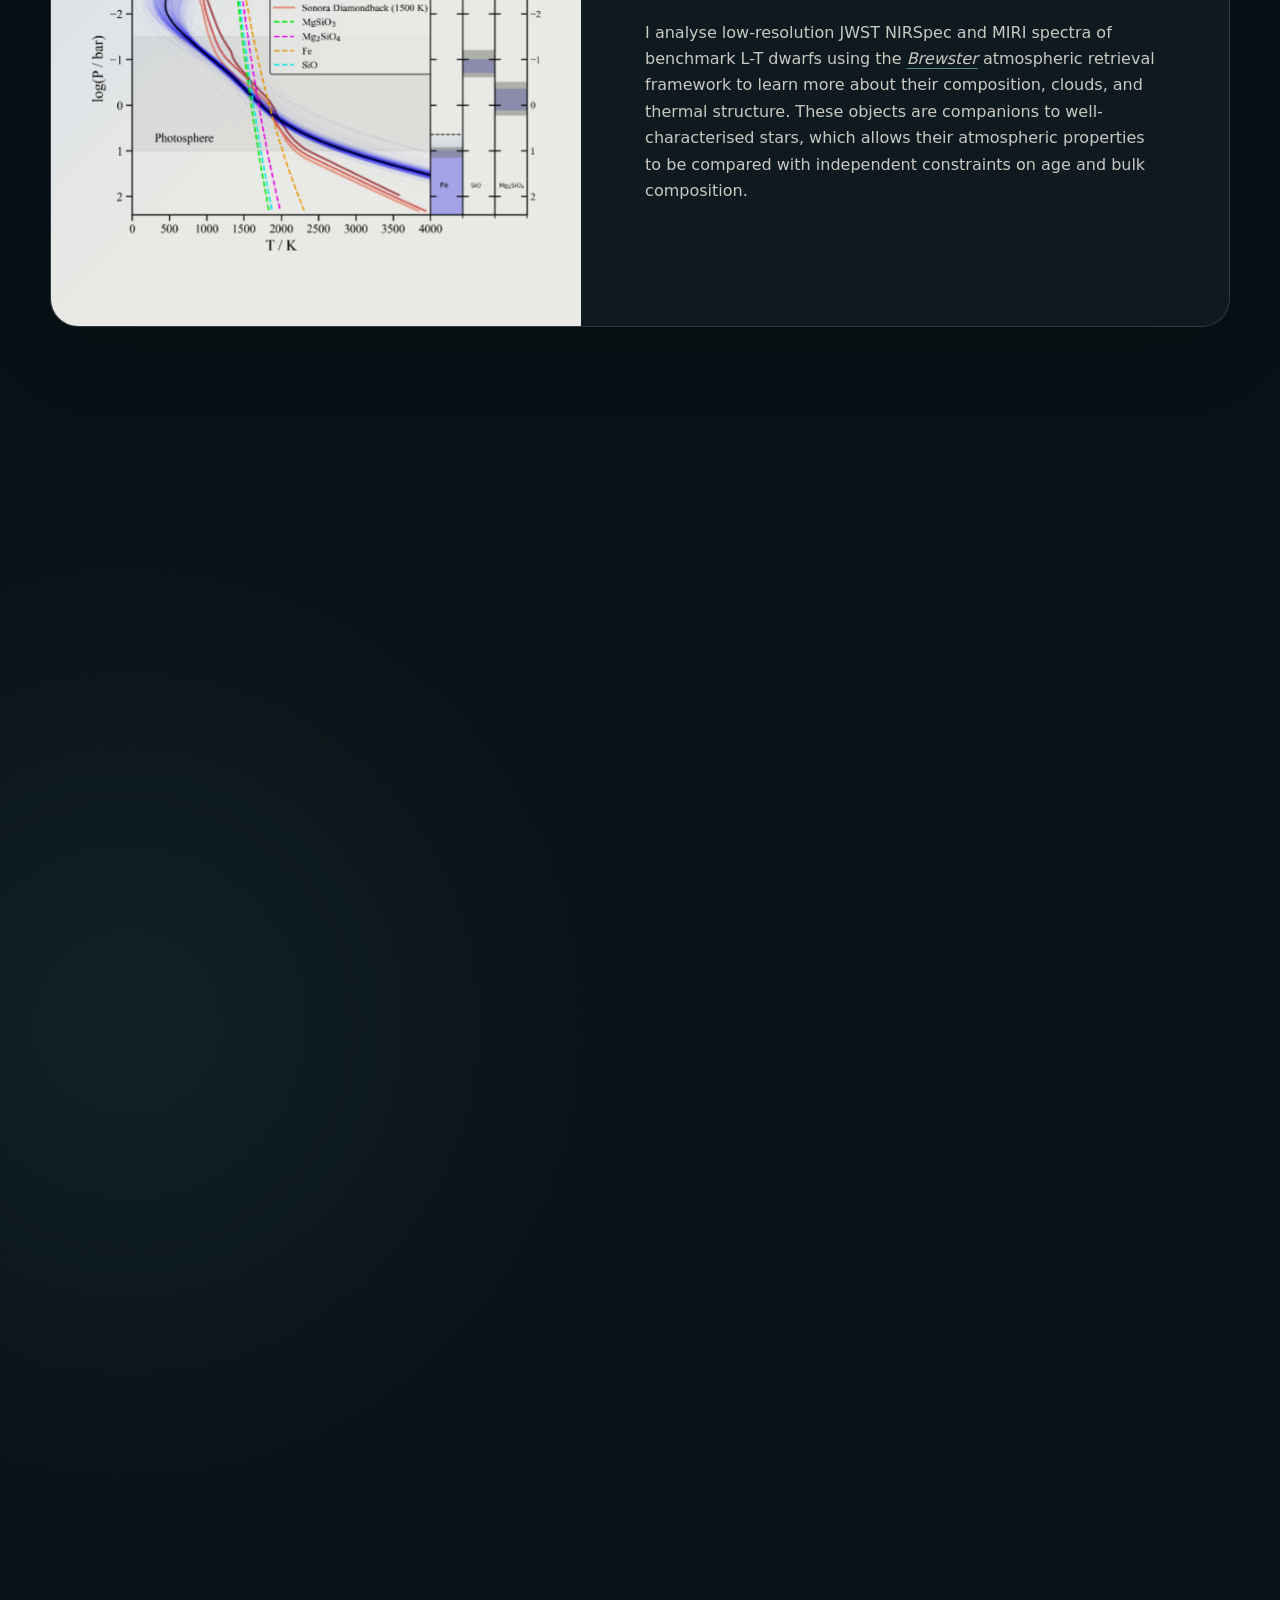
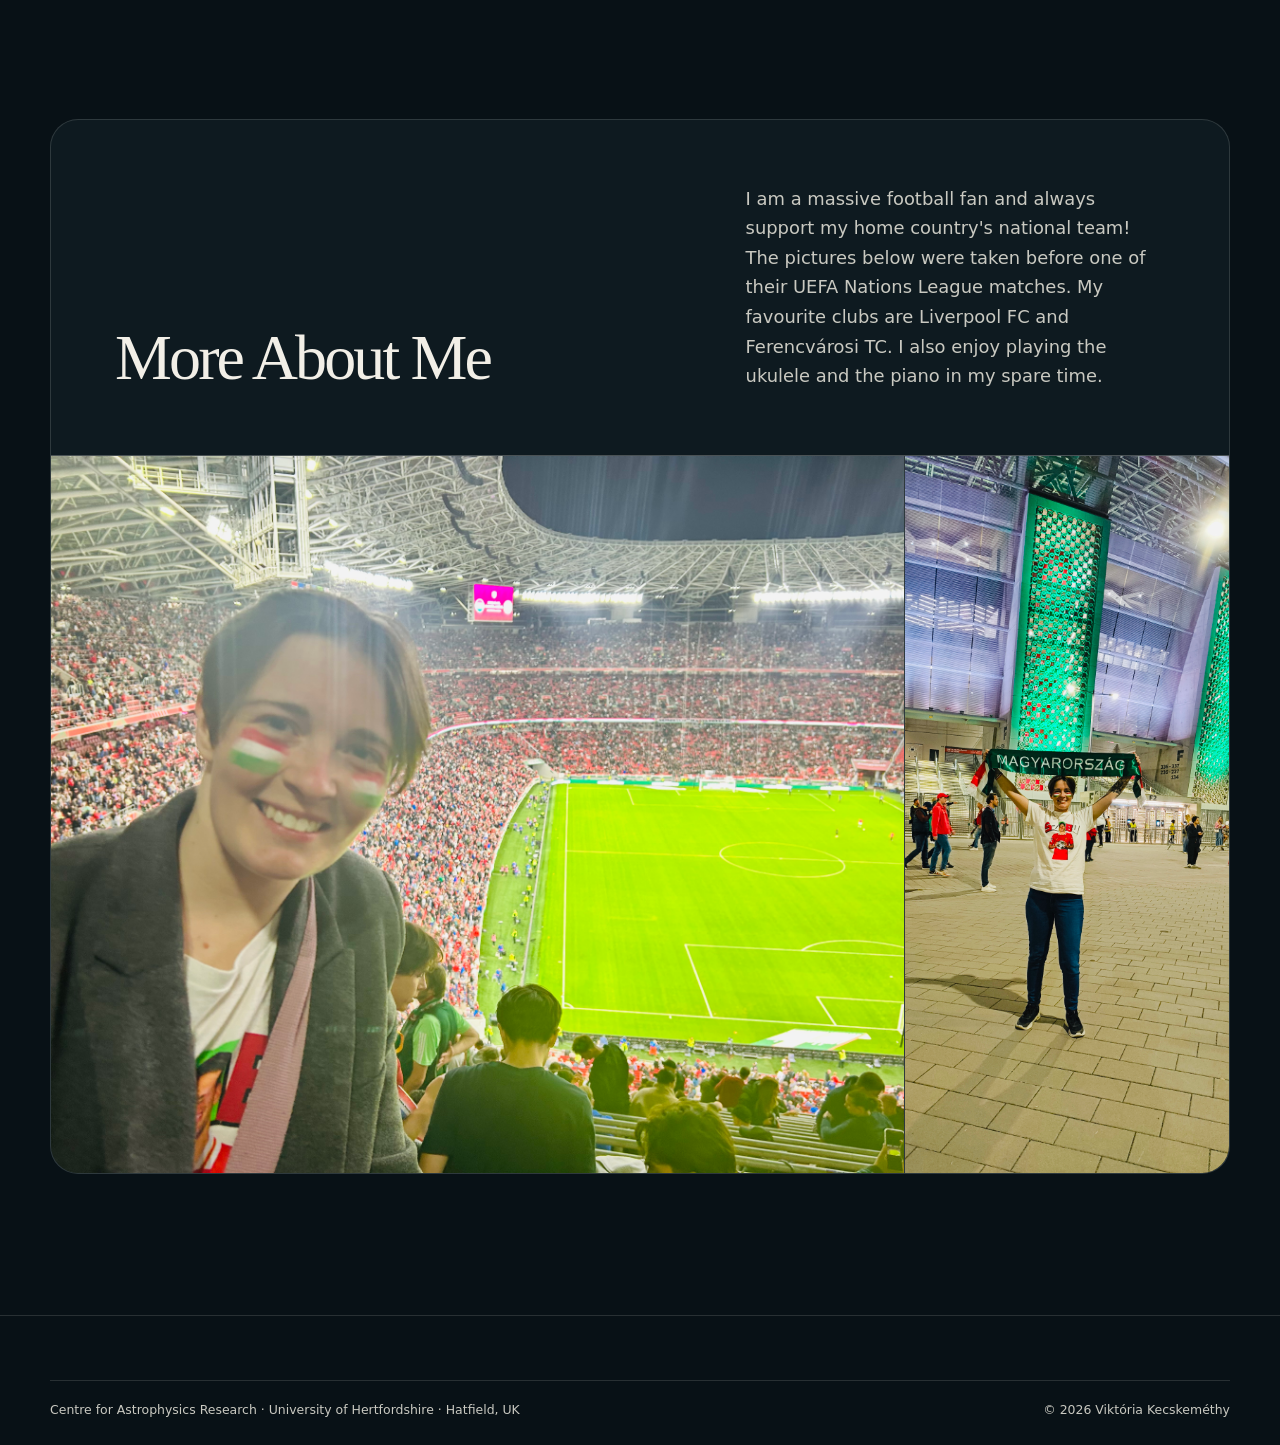
==== commit 7fb29c48: "updated index.html" ====
--- a/index.html
+++ b/index.html
@@ -40,7 +40,7 @@
           <p class="eyebrow">Atmospheric Retrievals · Machine learning</p>
           <h1>Viktória <em>Kecskeméthy</em></h1>
           <div class="hero-bio">
-            <p>Hiya! I'm Viki, a second-year Astrophysics PhD student and a Visiting Lecturer at the University of Hertfordshire, <a href="https://www.herts.ac.uk/research/centres/car">Centre for Astrophysics Research</a>. My research revolves around the atmospheres of L and T dwarfs and the acceleration of atmospheric retrievals using machine learning techniques, under the supervision of <a href="https://star.herts.ac.uk/~bb/index.html">Dr Ben Burningham</a>.</p>
+            <p>Hiya! I'm Viki, an Astrophysics PhD student and a Visiting Lecturer at the University of Hertfordshire, <a href="https://www.herts.ac.uk/research/centres/car">Centre for Astrophysics Research</a>. My research revolves around the atmospheres of L and T dwarfs and the acceleration of atmospheric retrievals using machine learning techniques, under the supervision of <a href="https://star.herts.ac.uk/~bb/index.html">Dr Ben Burningham</a>.</p>
             <p>Previously, I completed an MSc in Astronomy Research at <a href="https://local.strw.leidenuniv.nl">Leiden University</a> in the Netherlands, and a BSc in Earth Sciences at <a href="https://www.elte.hu/en/">Eötvös Loránd University</a>  in Hungary — where I’m originally from.</p>
             <p>I was also an Observatory Assistant (between October 2019 - August 2021) at the <a href="https://konkoly.hu/en">Konkoly Observatory</a>, conducting regular observations at the Piszkéstető Mountain Station.</p>
           </div>
